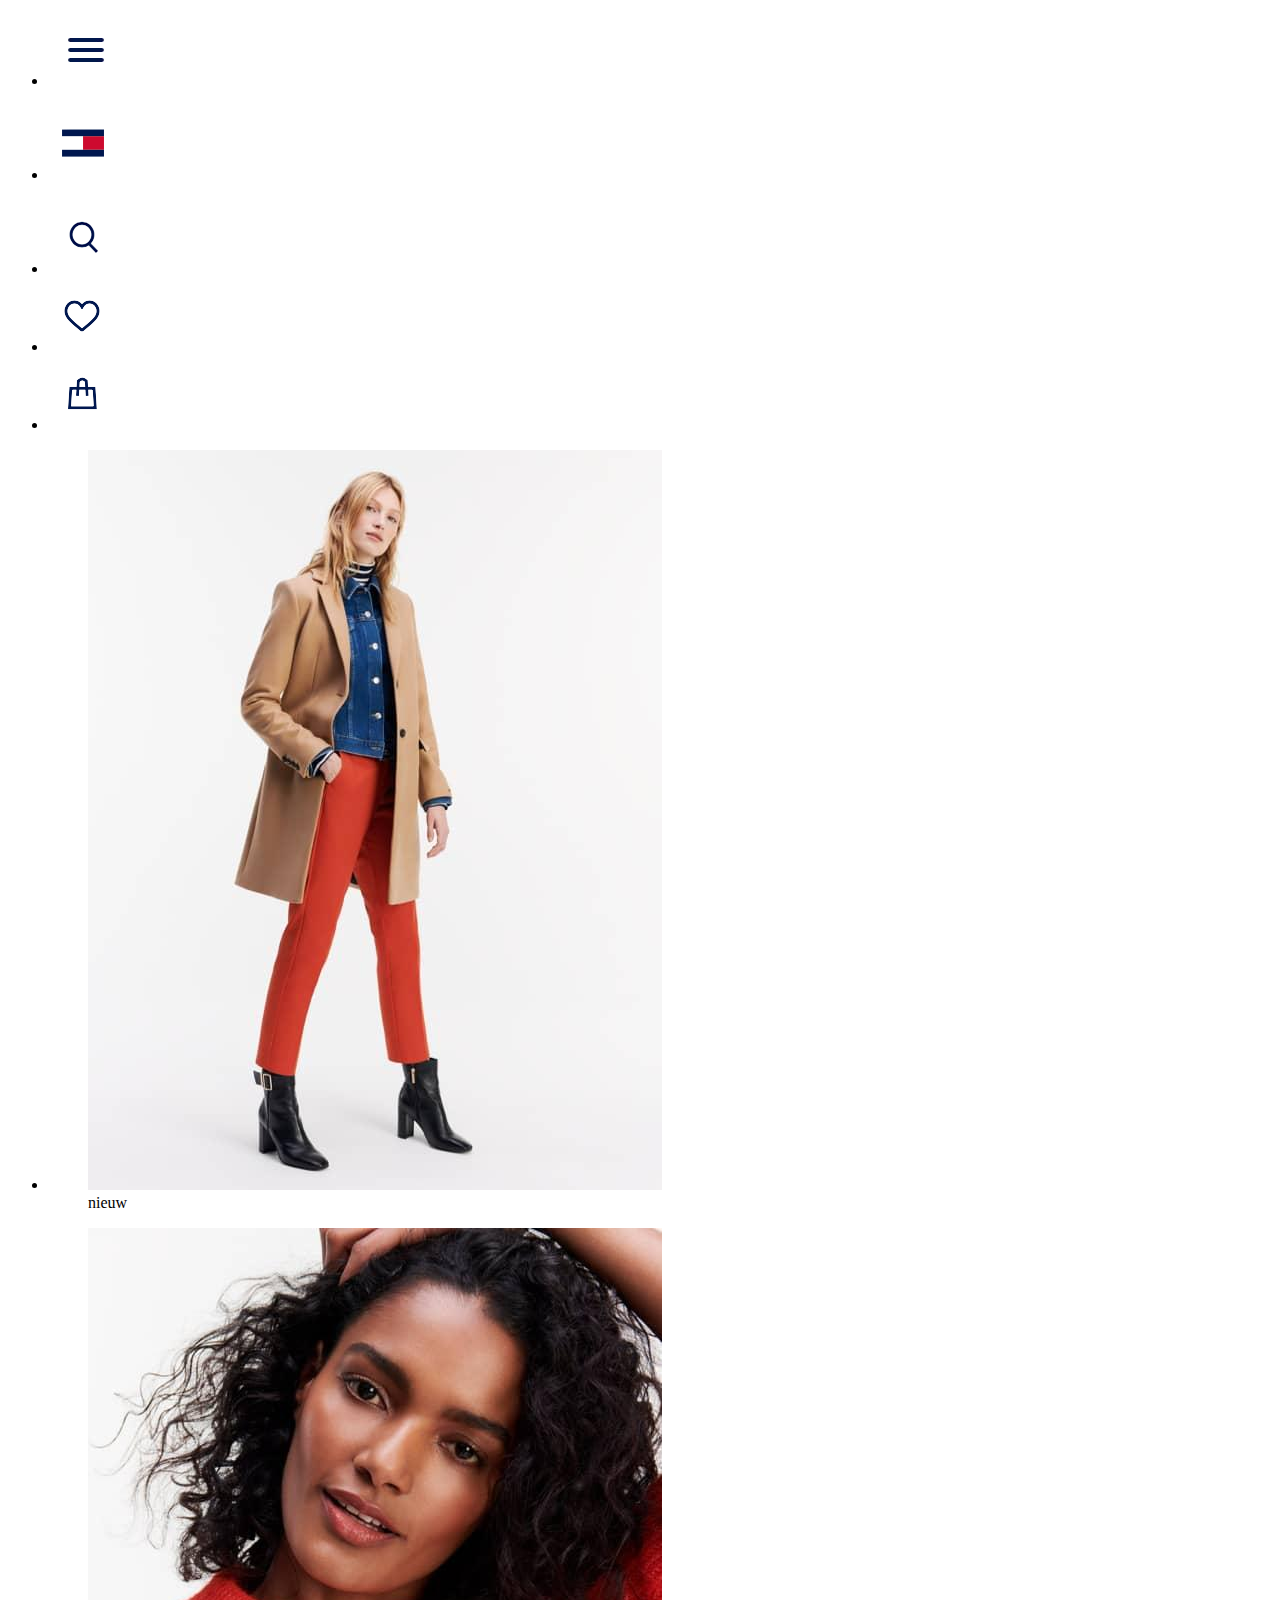
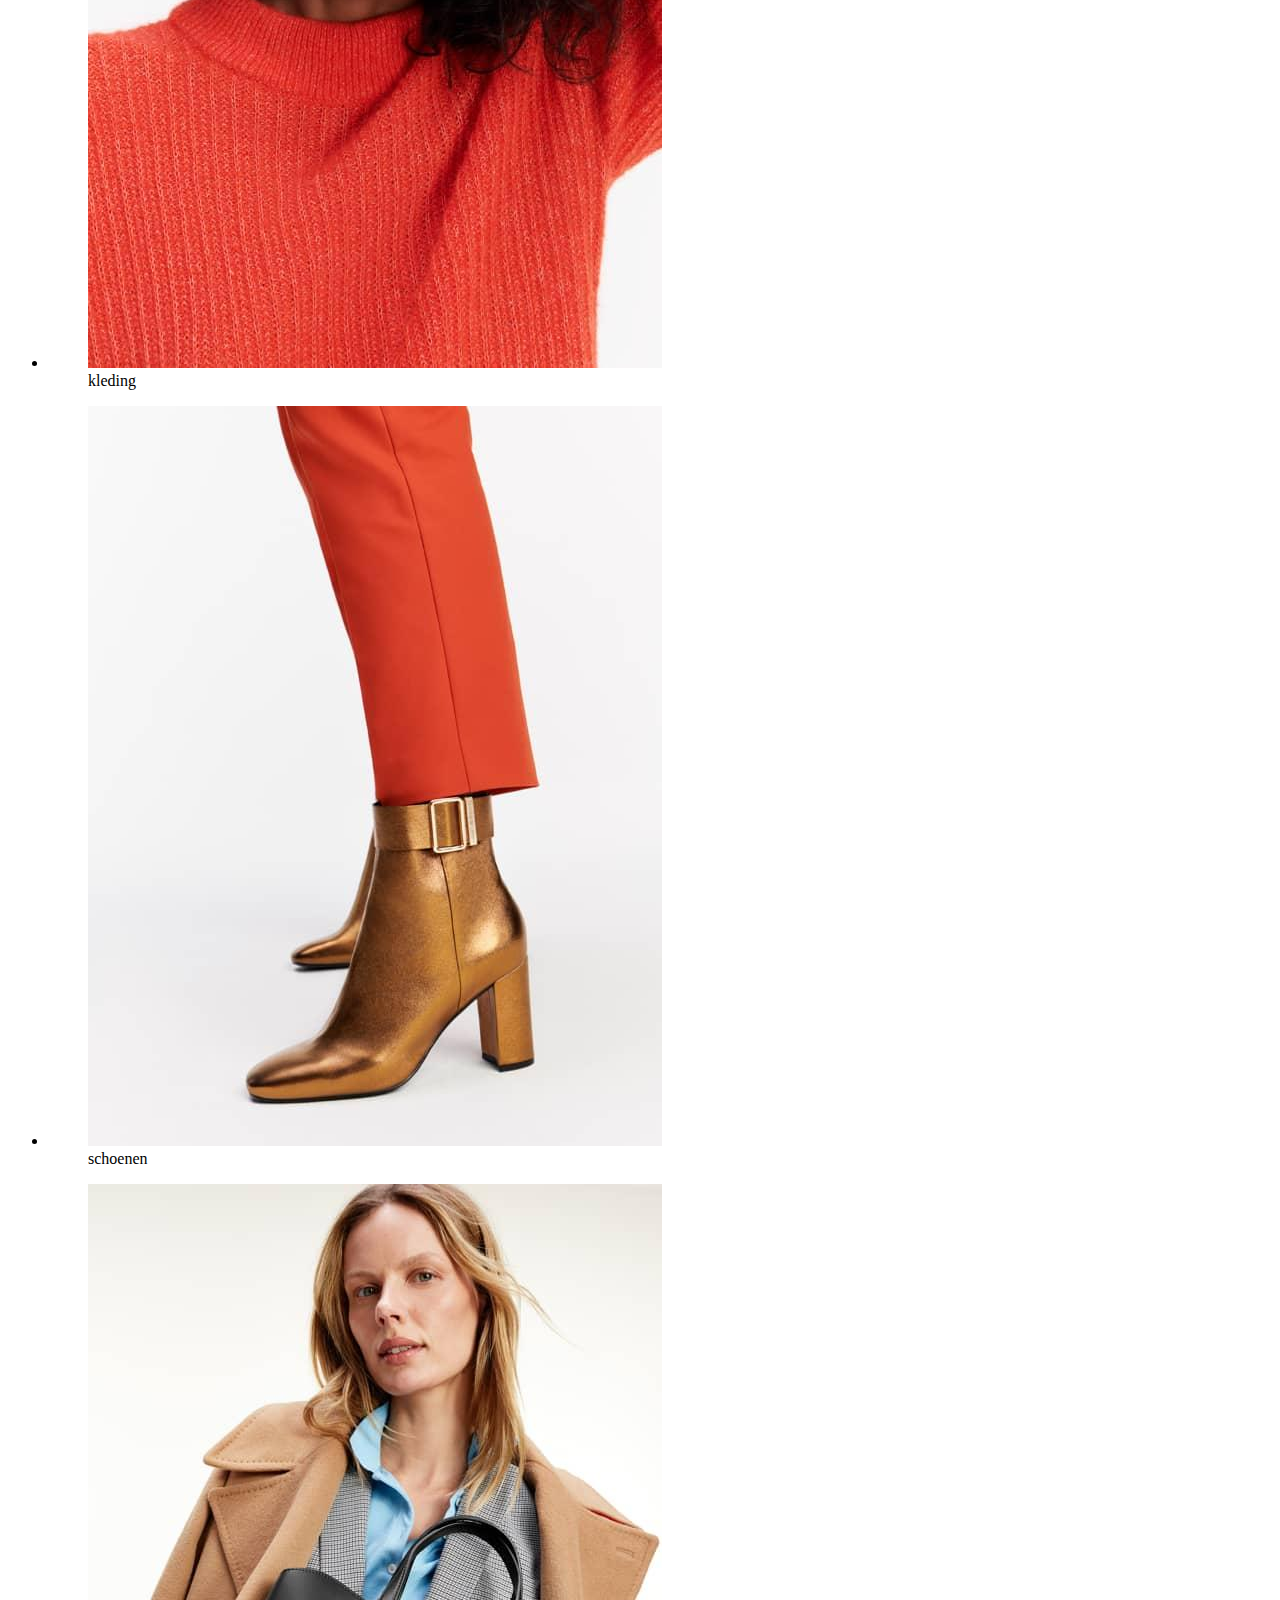
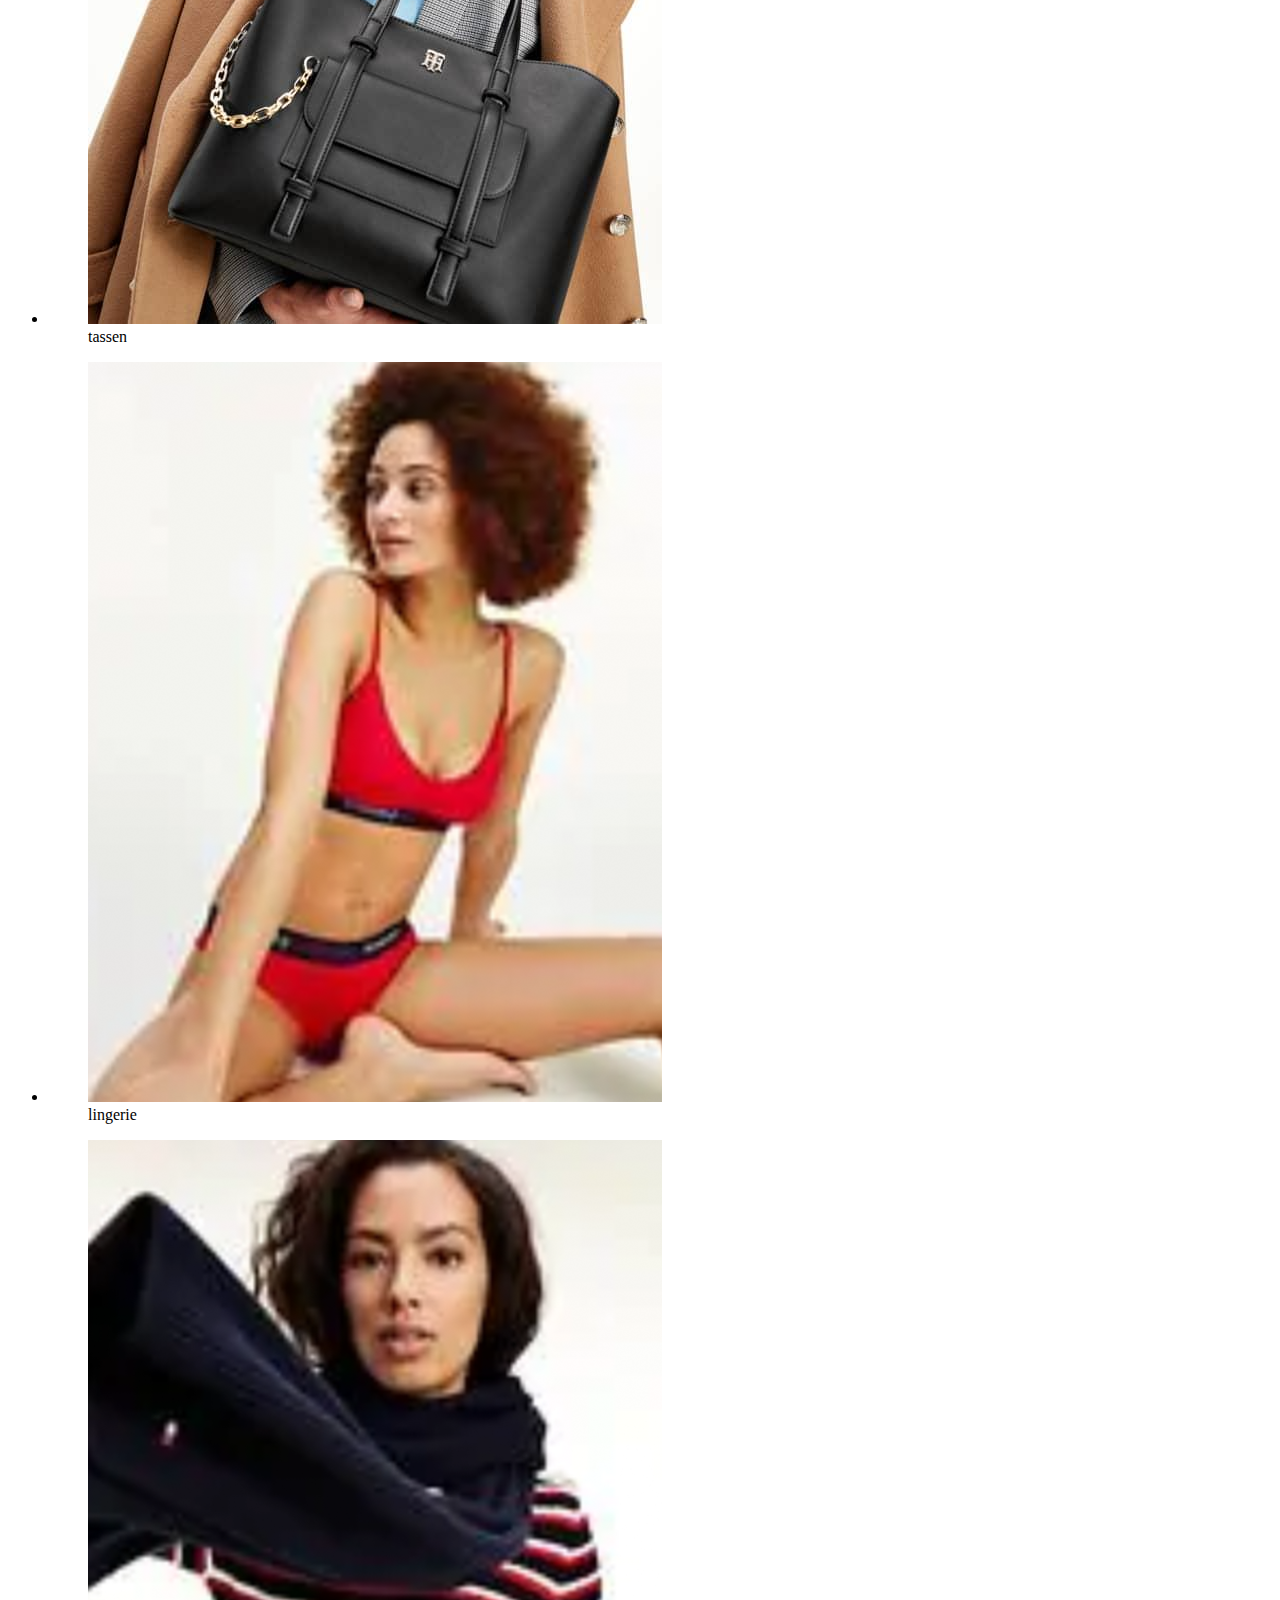
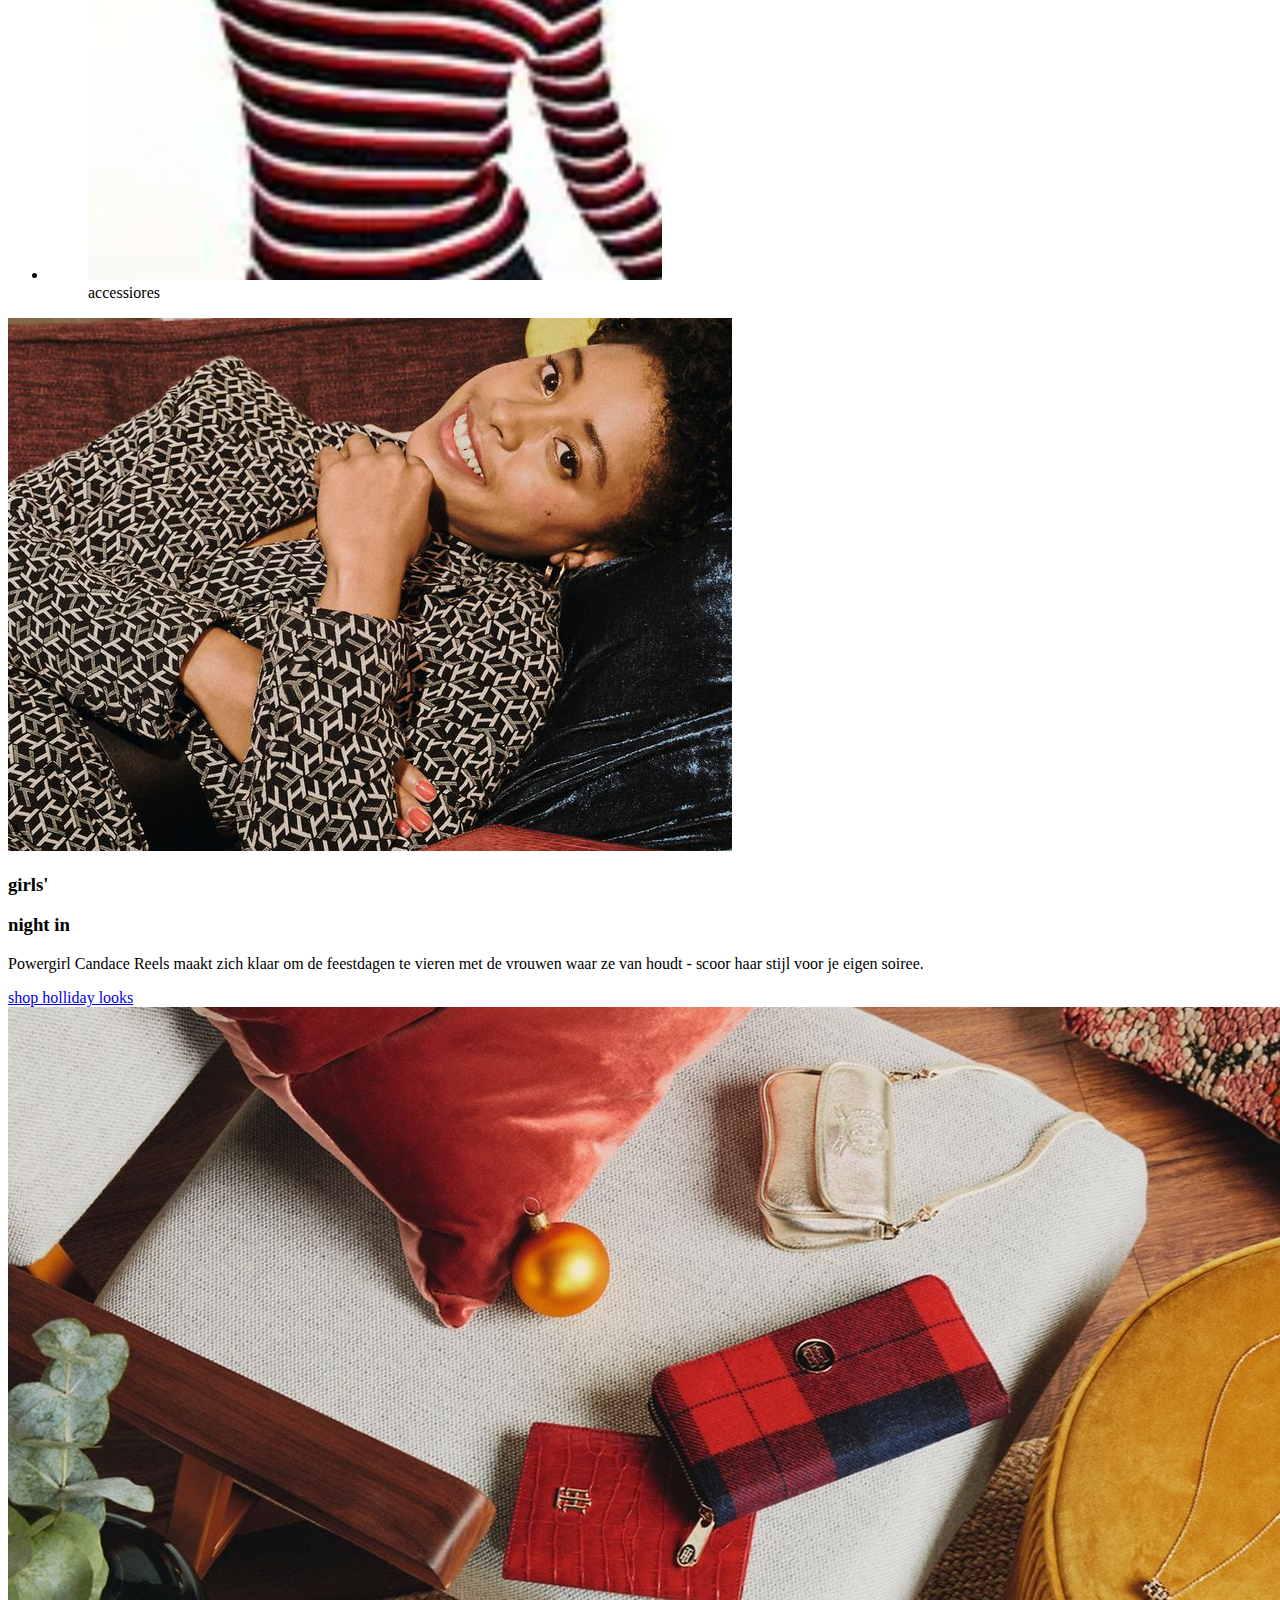
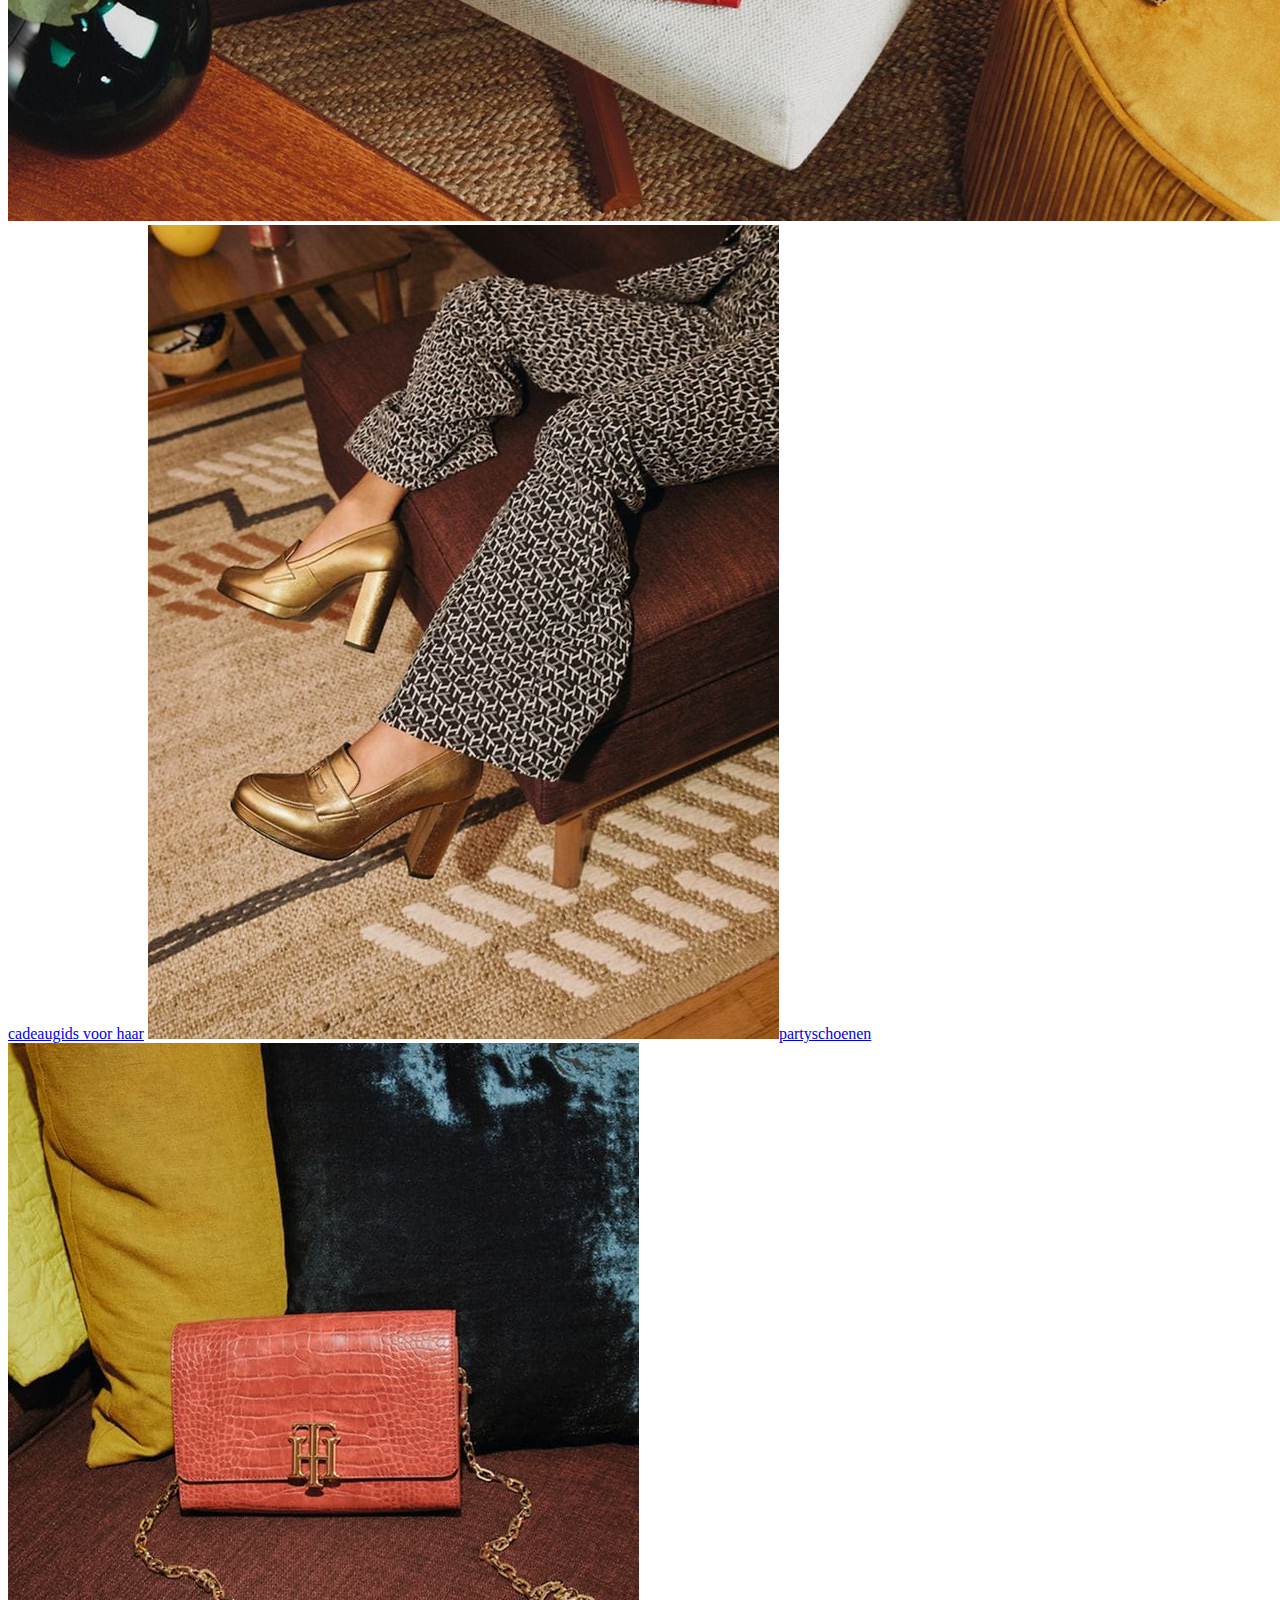
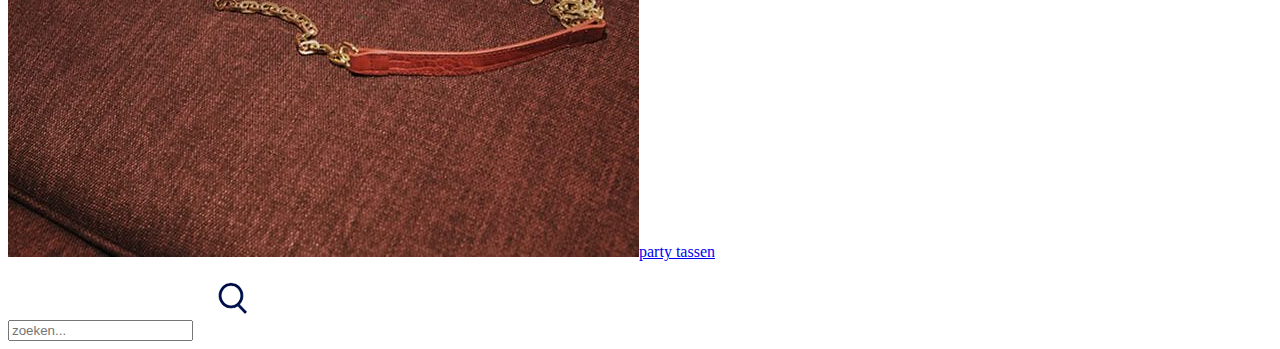
==== index.html @ fe15e309 "Add files via upload" ====
<!DOCTYPE html>
<html lang="nl">

<head>
    <meta charset="UTF-8">
    <meta name="viewport" content="width=device-width, initial-scale=1.0">
    <title>Tommy Hilfiger</title>
    <link rel="stylesheet" type="text/css" href="styles/style.css">
    <link href="https://fonts.googleapis.com/css?family=Open+Sans&display=swap" rel="stylesheet">
</head>

<body>
    <header>
        <nav>
            <ul>
                <li>
                    <img src="images/hamburger.png" alt="hamburgermenu">
                </li>
            </ul>
            <ul>
                <li>
                    <img src="images/logo.png" alt="Tommy_Hilfiger_Logo">
                </li>
            </ul>
            <ul>
                <li>
                    <img src="images/zoeken.png" alt="zoeken">
                </li>
                <li>
                    <img src="images/hartje.png" alt="Verlanglijstje">
                </li>
                <li>
                    <img src="images/shoppingbag.png" alt="shoppingbag">
                </li>
            </ul>
        </nav>
        <section>
            <ul>
                <li>
                    <figure><img src="images/foto_1.jpg" alt="nieuw">
                        <figcaption>nieuw</figcaption>
                    </figure>
                </li>
                <li>
                    <figure><img src="images/foto_2.jpg" alt="kleding">
                        <figcaption>kleding</figcaption>
                    </figure>
                </li>
                <li>
                    <figure><img src="images/foto_3.jpg" alt="schoenen">
                        <figcaption>schoenen</figcaption>
                    </figure>
                </li>
                <li>
                    <figure><img src="images/foto_4.jpg" alt="tassen">
                        <figcaption>tassen</figcaption>
                    </figure>
                </li>
                <li>
                    <figure><img src="images/lingerie.png">
                        <figcaption>lingerie</figcaption>
                    </figure>
                </li>
                <li>
                    <figure><img src="images/asseccoires.png">
                        <figcaption>accessiores</figcaption>
                    </figure>
                </li>
            </ul>
        </section>
    </header>
    <main>
        <section>
            <img src="images/foto_5.png">
            <h3>girls'</h3>
            <h3>night in</h3>
            <p>Powergirl Candace Reels maakt zich klaar om de feestdagen te vieren met de vrouwen waar ze van houdt - scoor haar stijl voor je eigen soiree.</p>
            <a href="#">shop holliday looks</a>
        </section>

        <section>
            <a href="#"><img src="images/foto_5.jpg">cadeaugids voor haar</a>
            <span>
                <a href="#"><img src="images/foto_6.jpg">partyschoenen</a>
                <a href="#"><img src="images/foto_7.jpg">party tassen</a>
            </span>
        </section>


        <form>
            <input action="https://nl.tommy.com/dames" method="get" placeholder="zoeken..." type="text" name="search">
            <input type="image" src="images/zoeken.png" alt="vergrootglas">
        </form>
    </main>





</body>
<footer>

</footer></html>
---- styles/style.css ----
/* CSS Document */
*, *::after, *::before {
  box-sizing:border-box;  
}
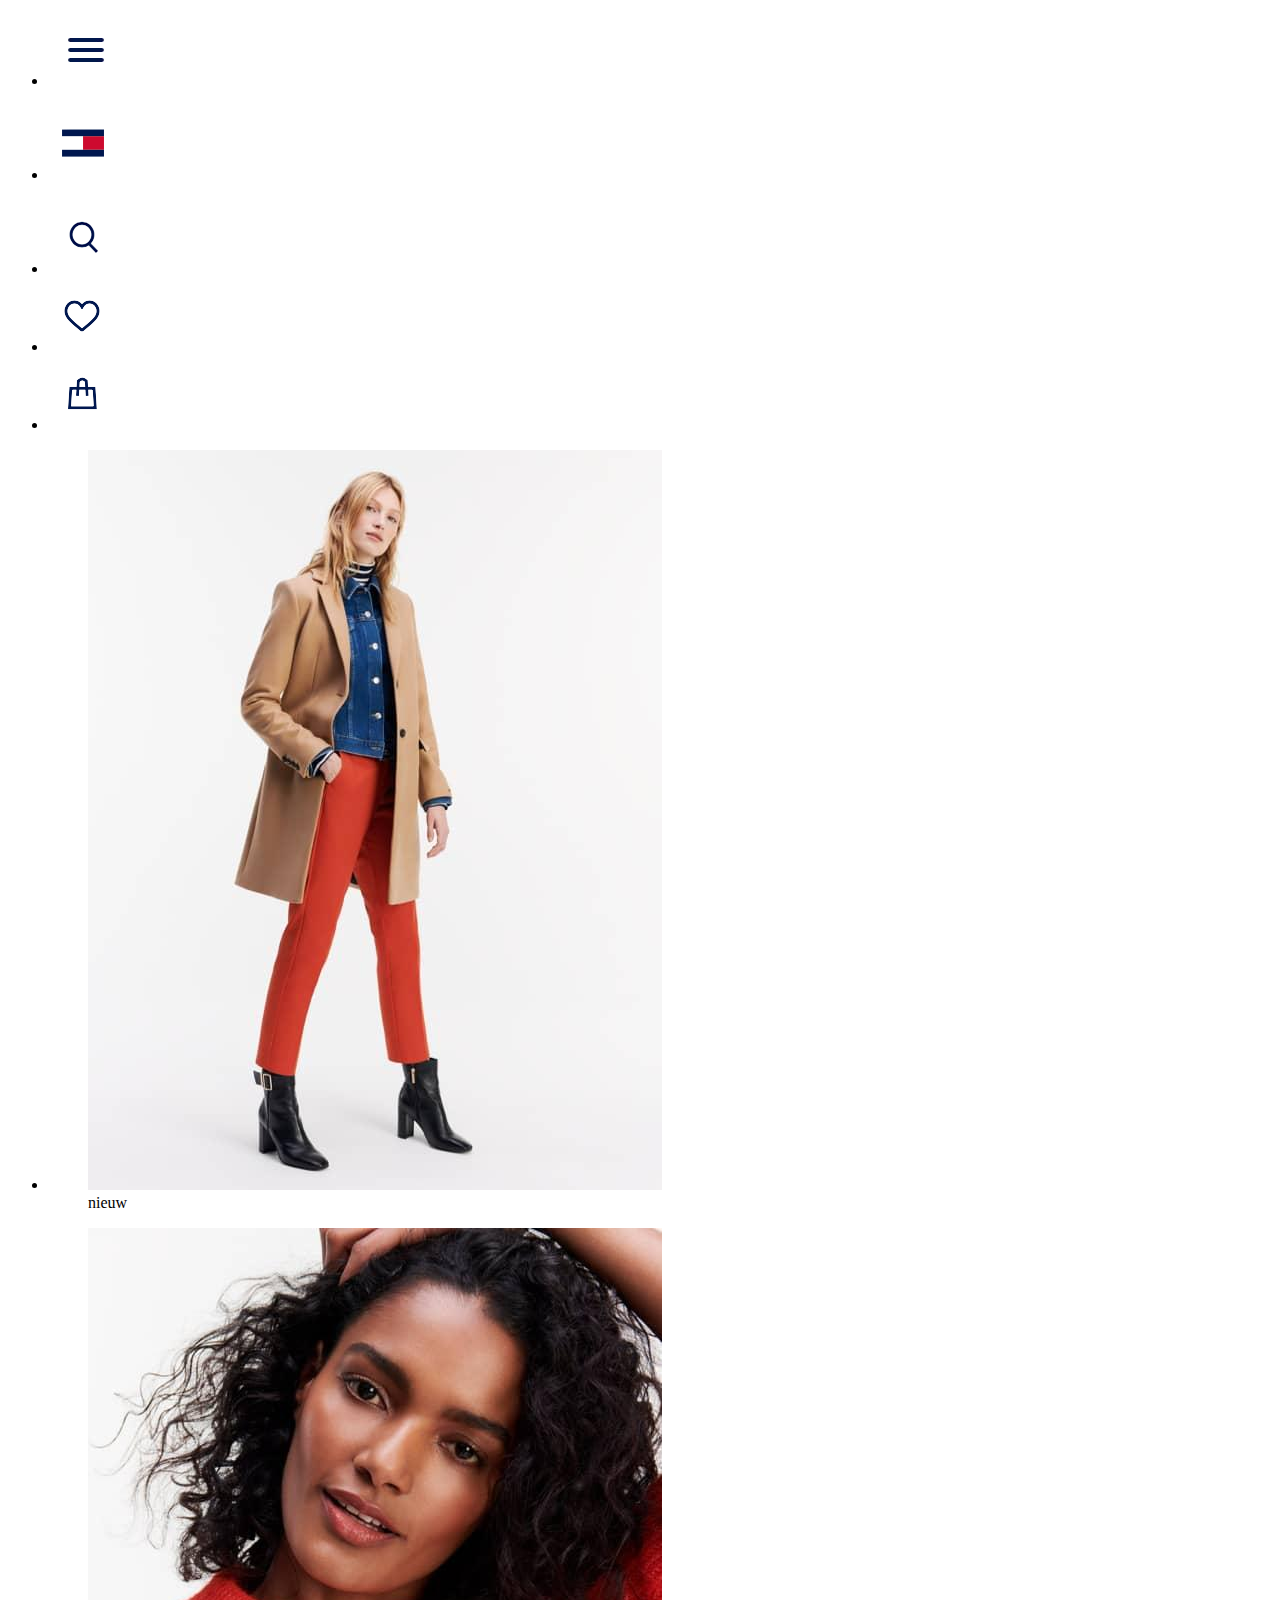
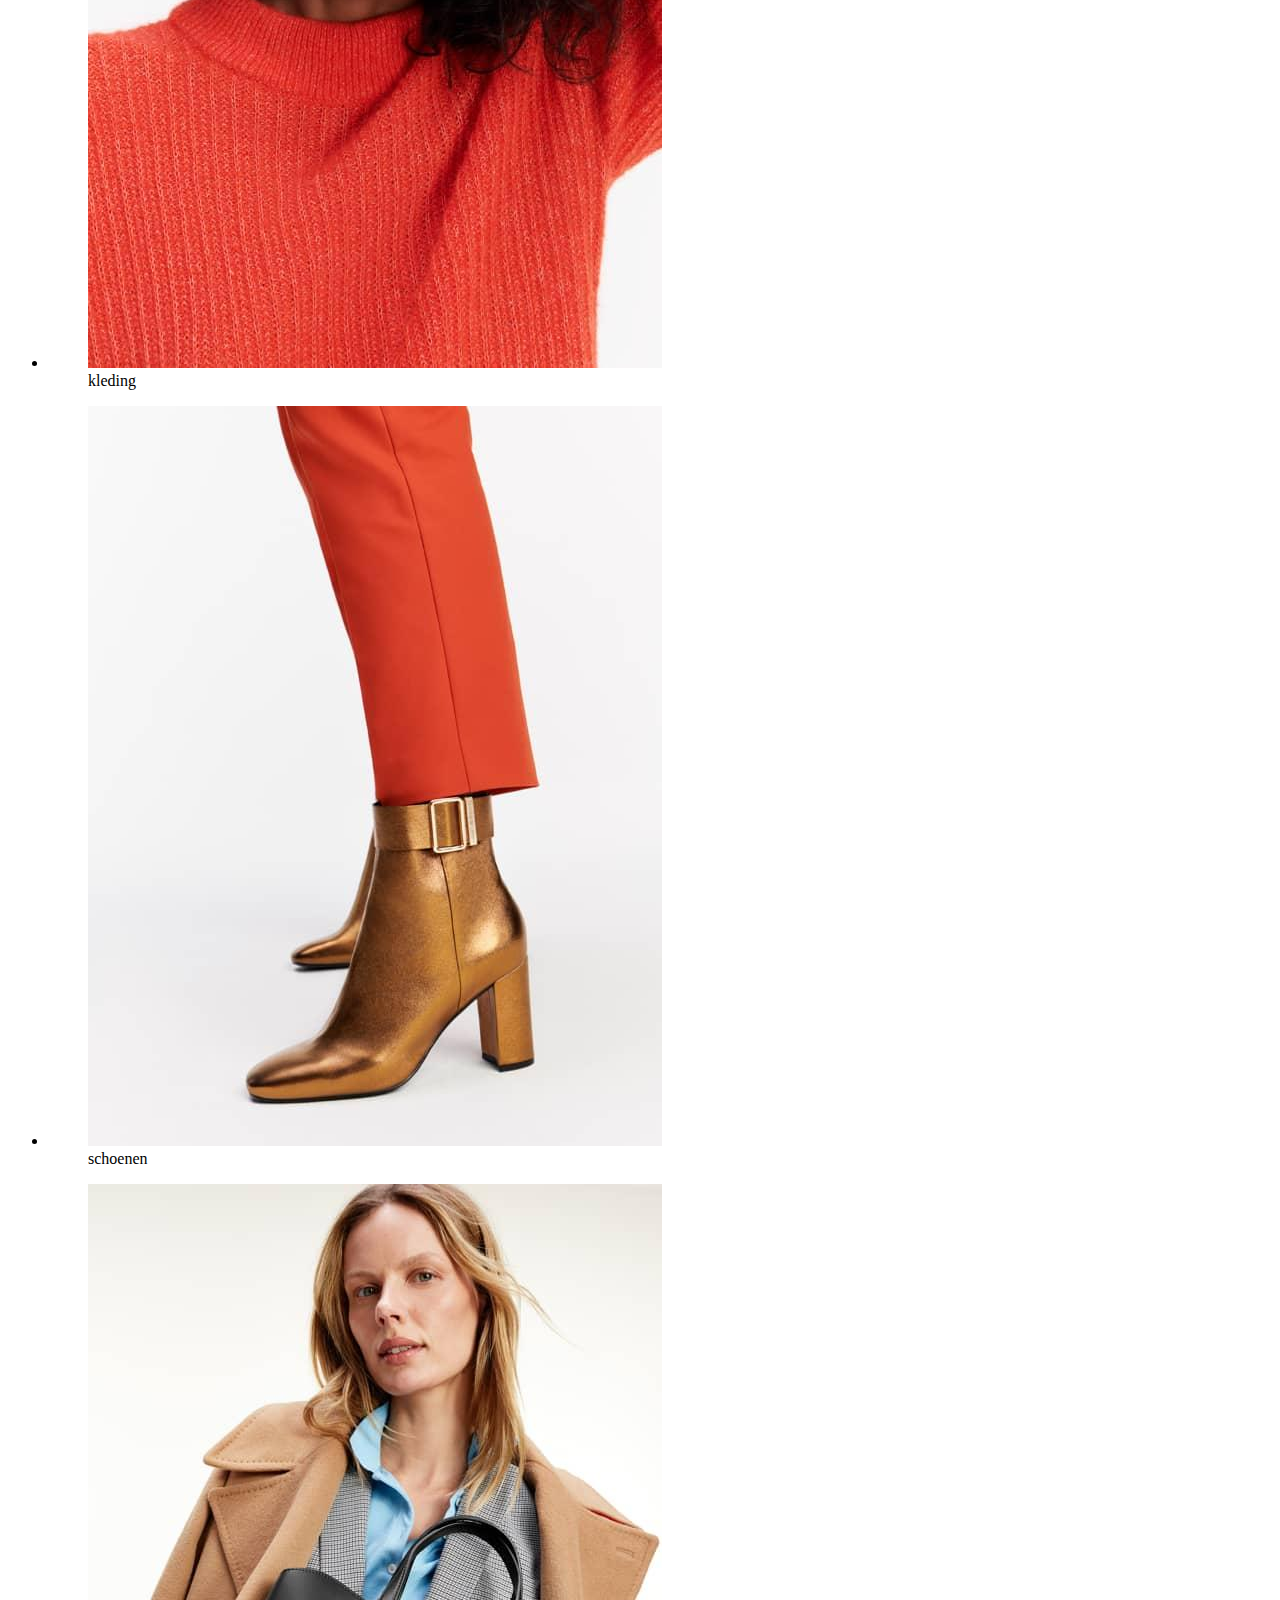
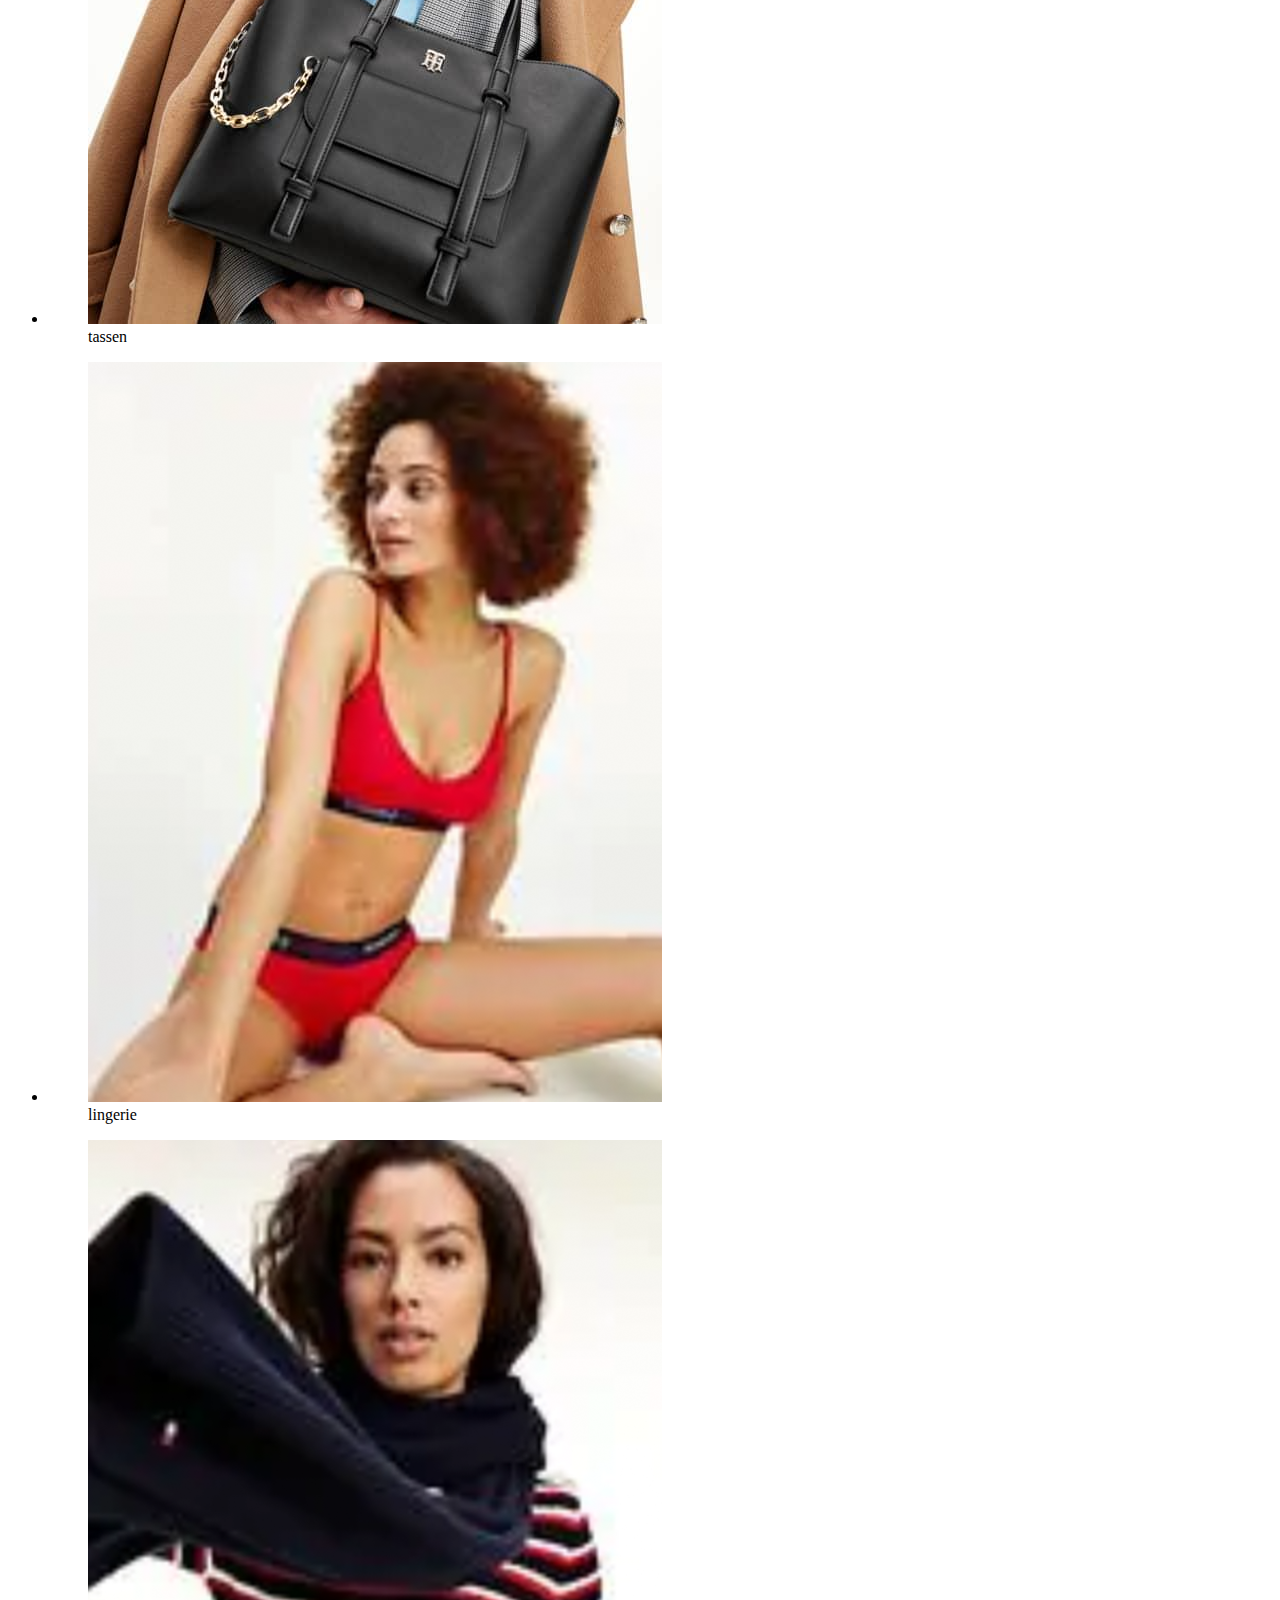
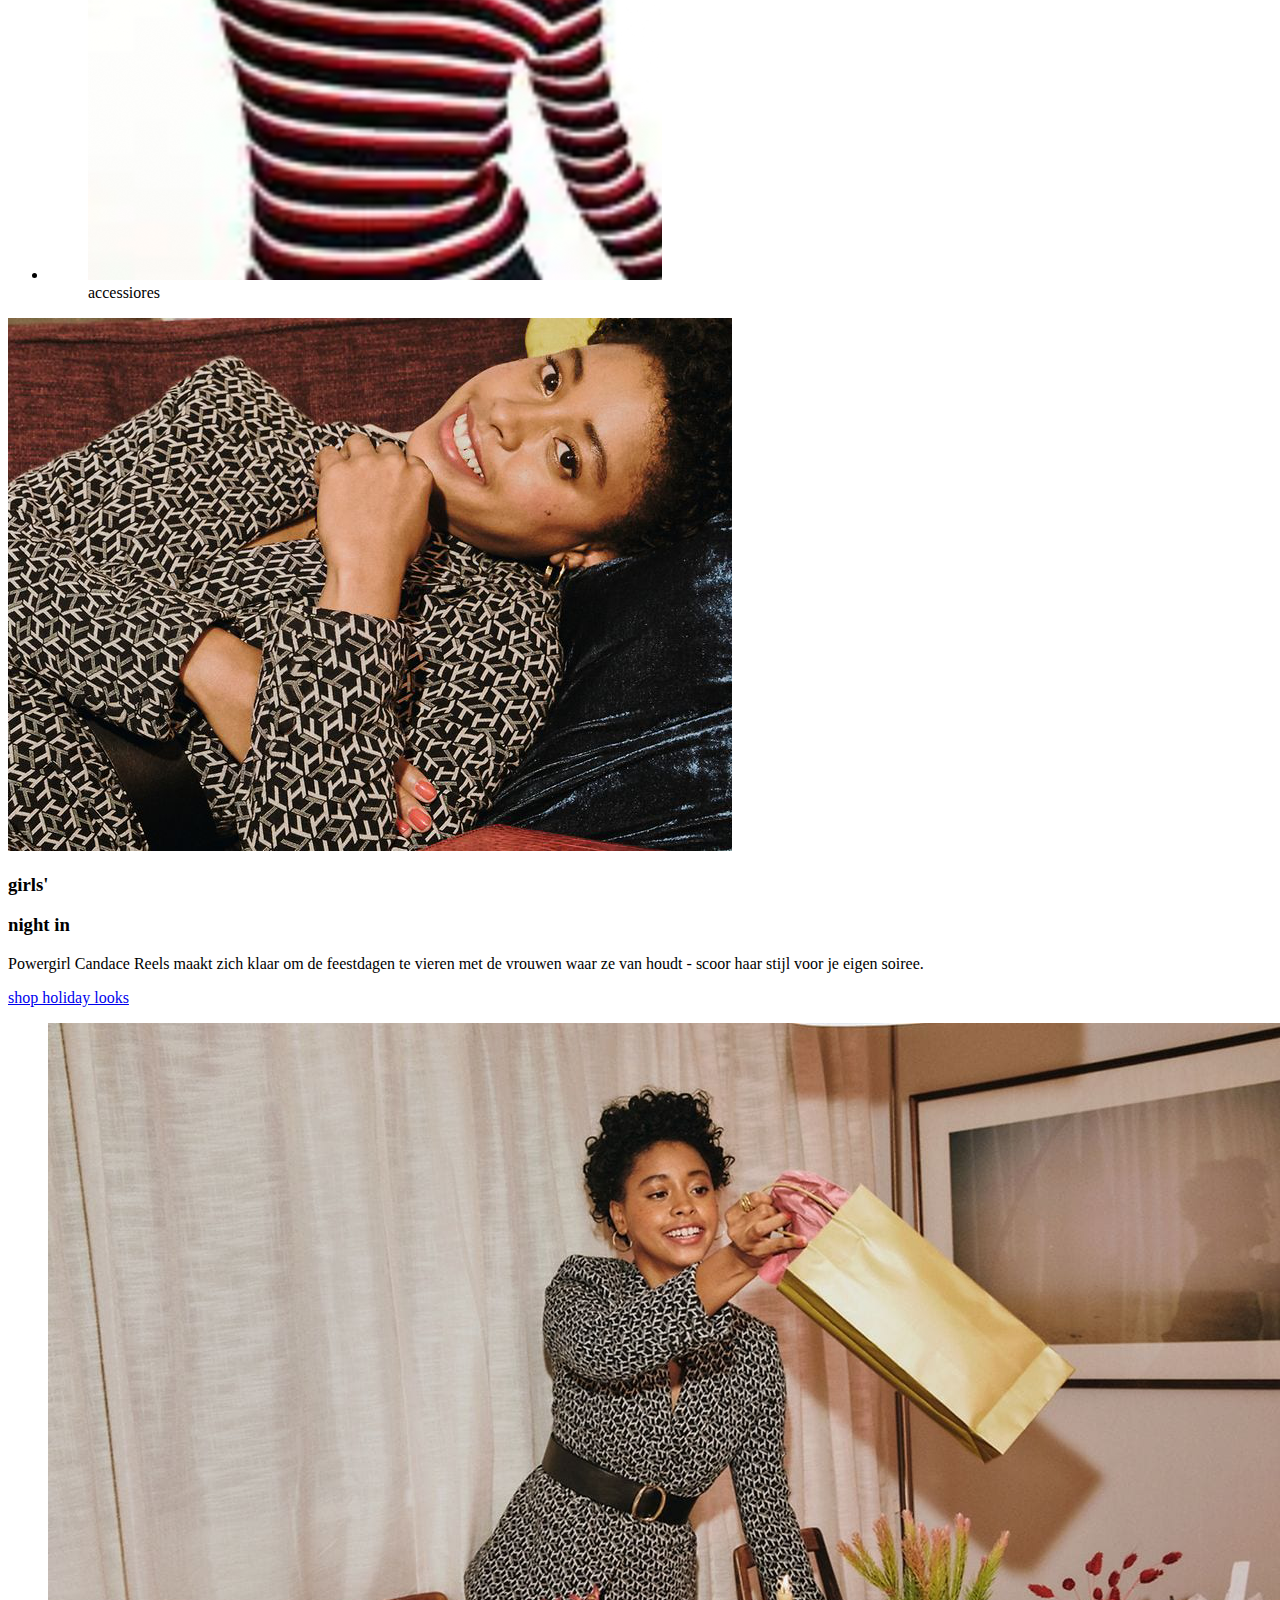
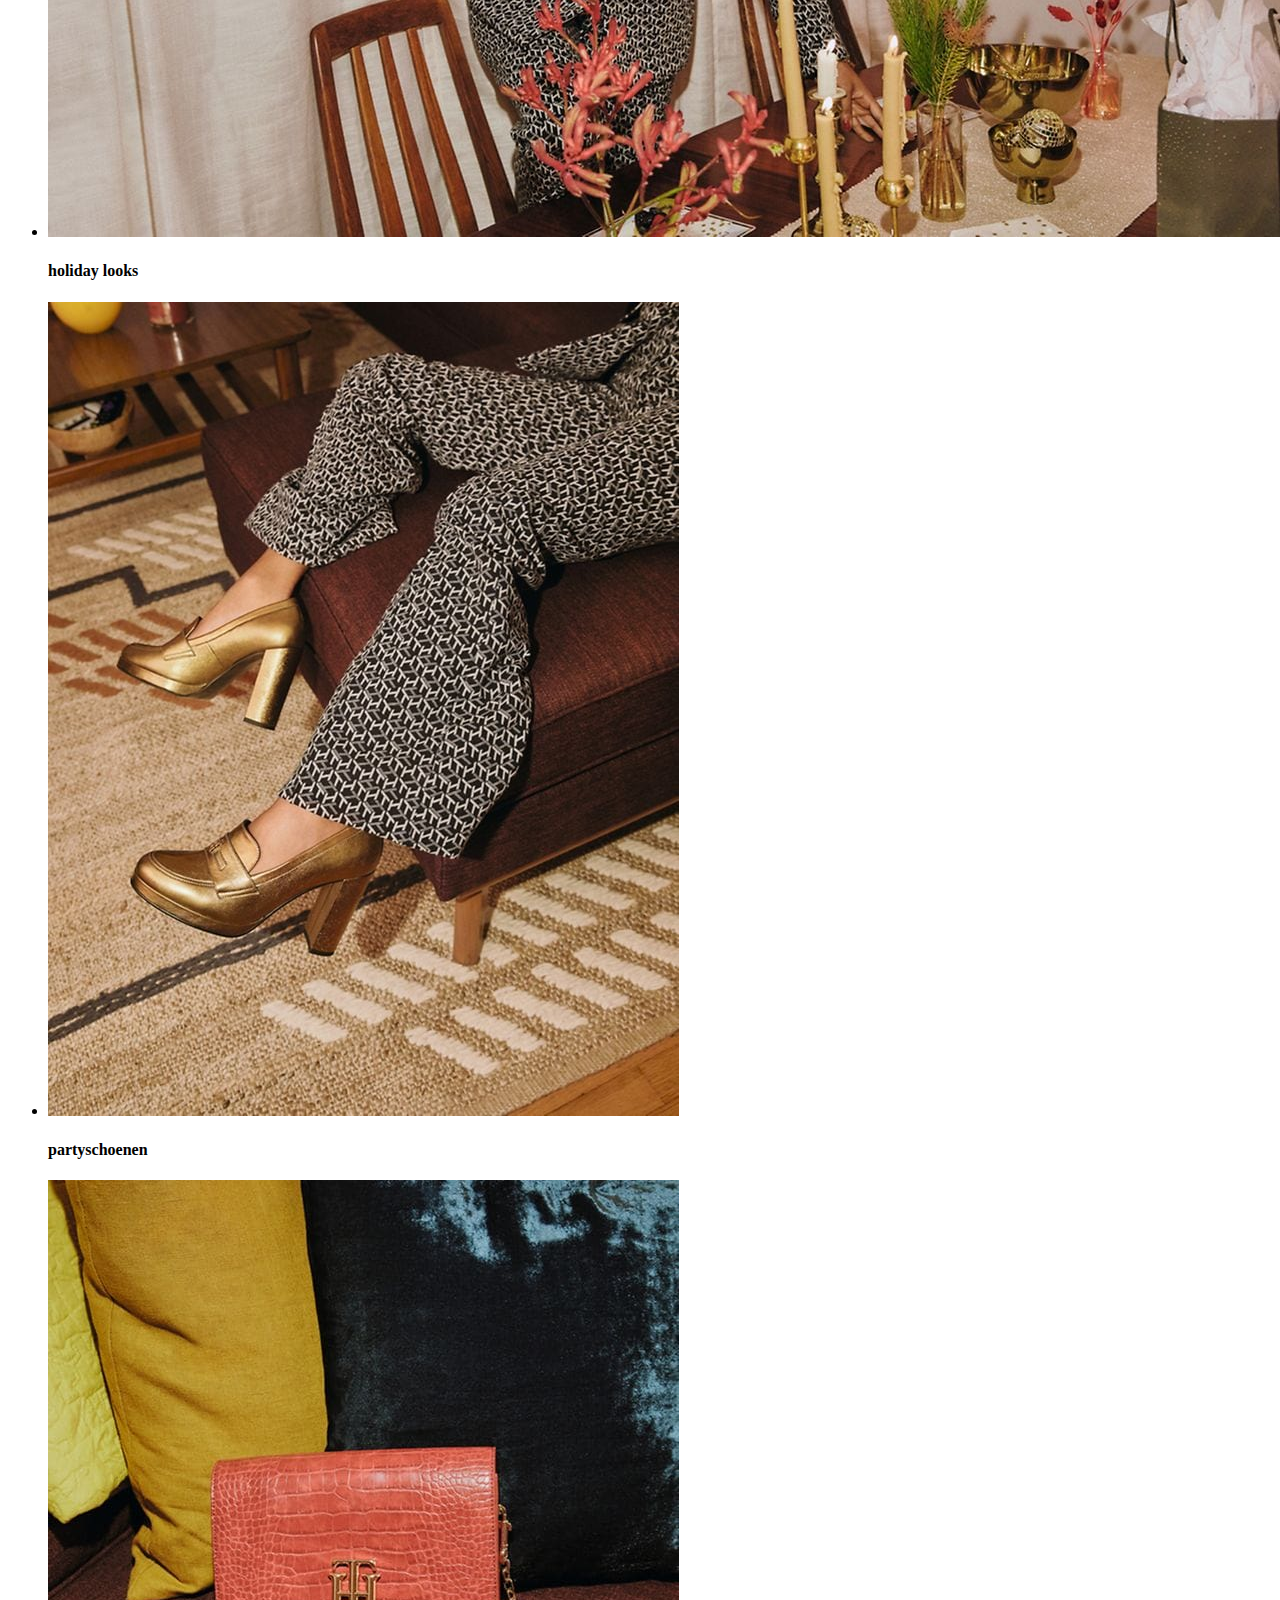
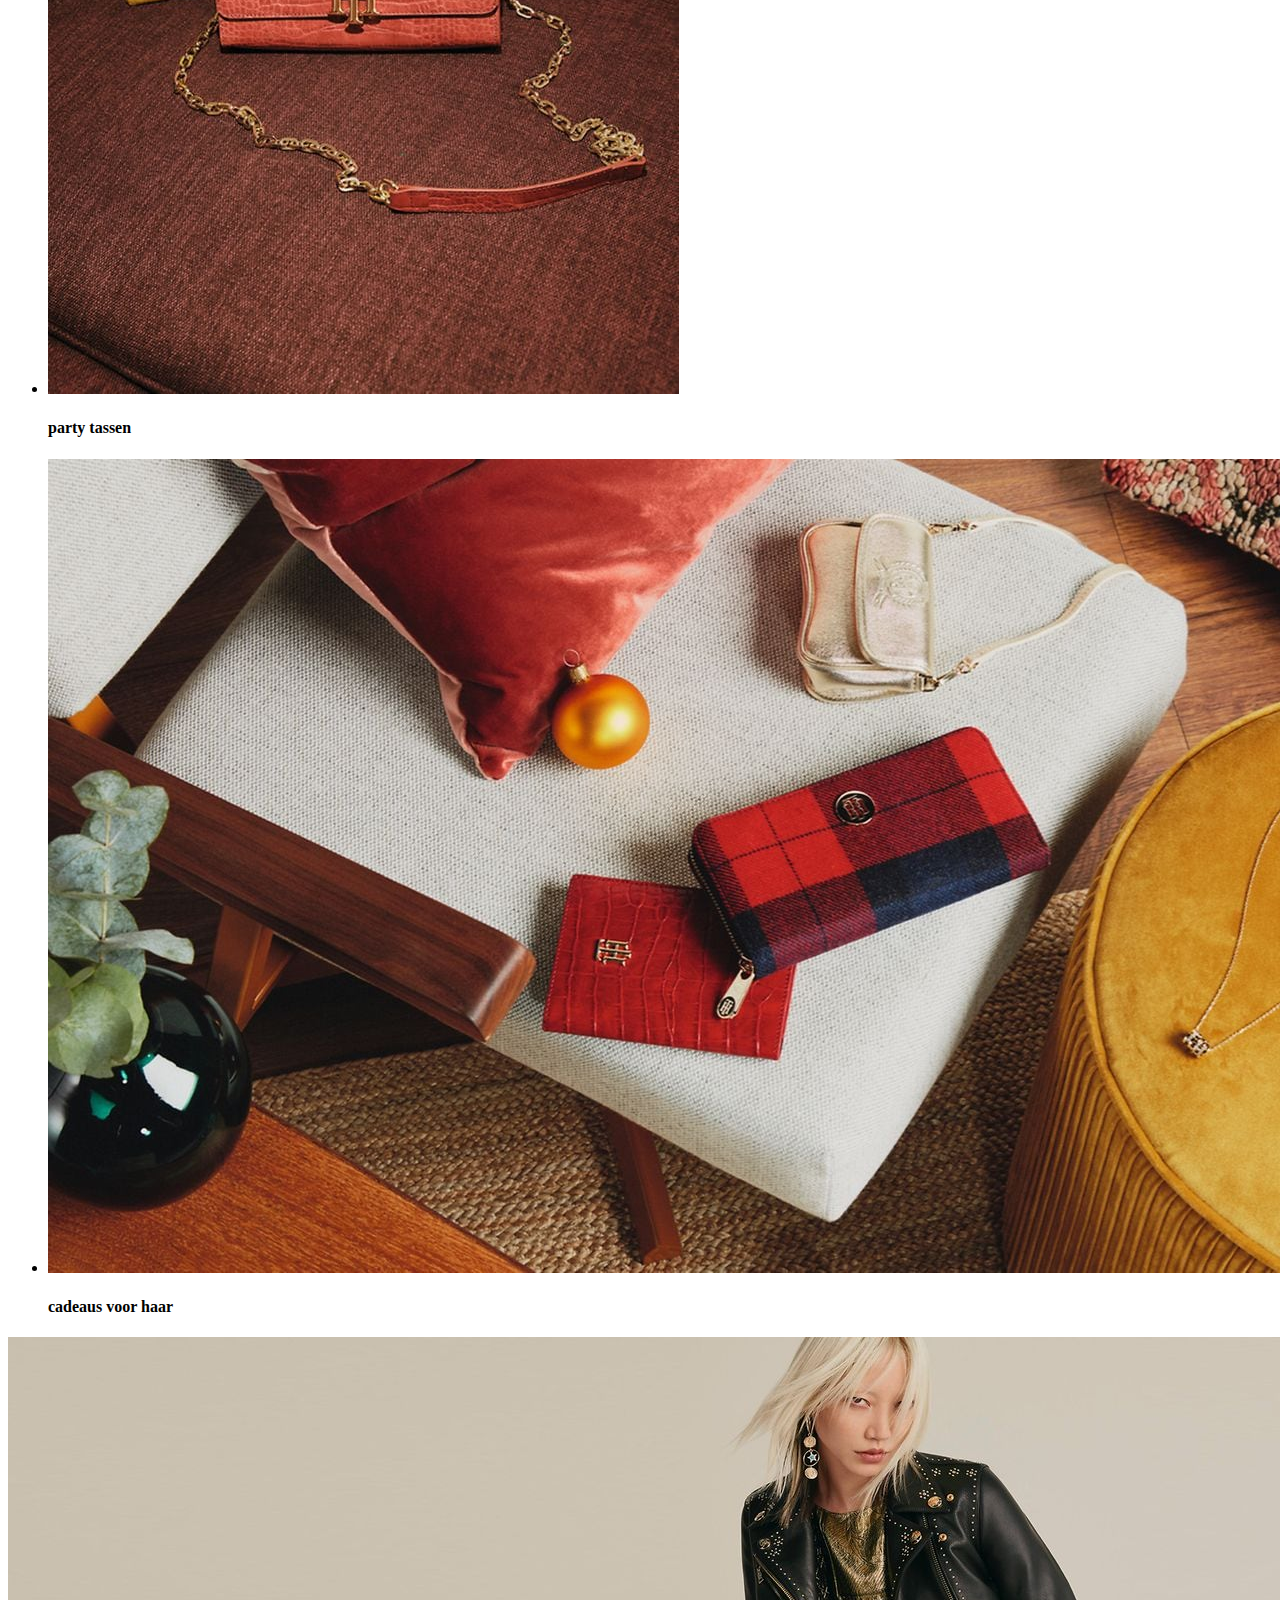
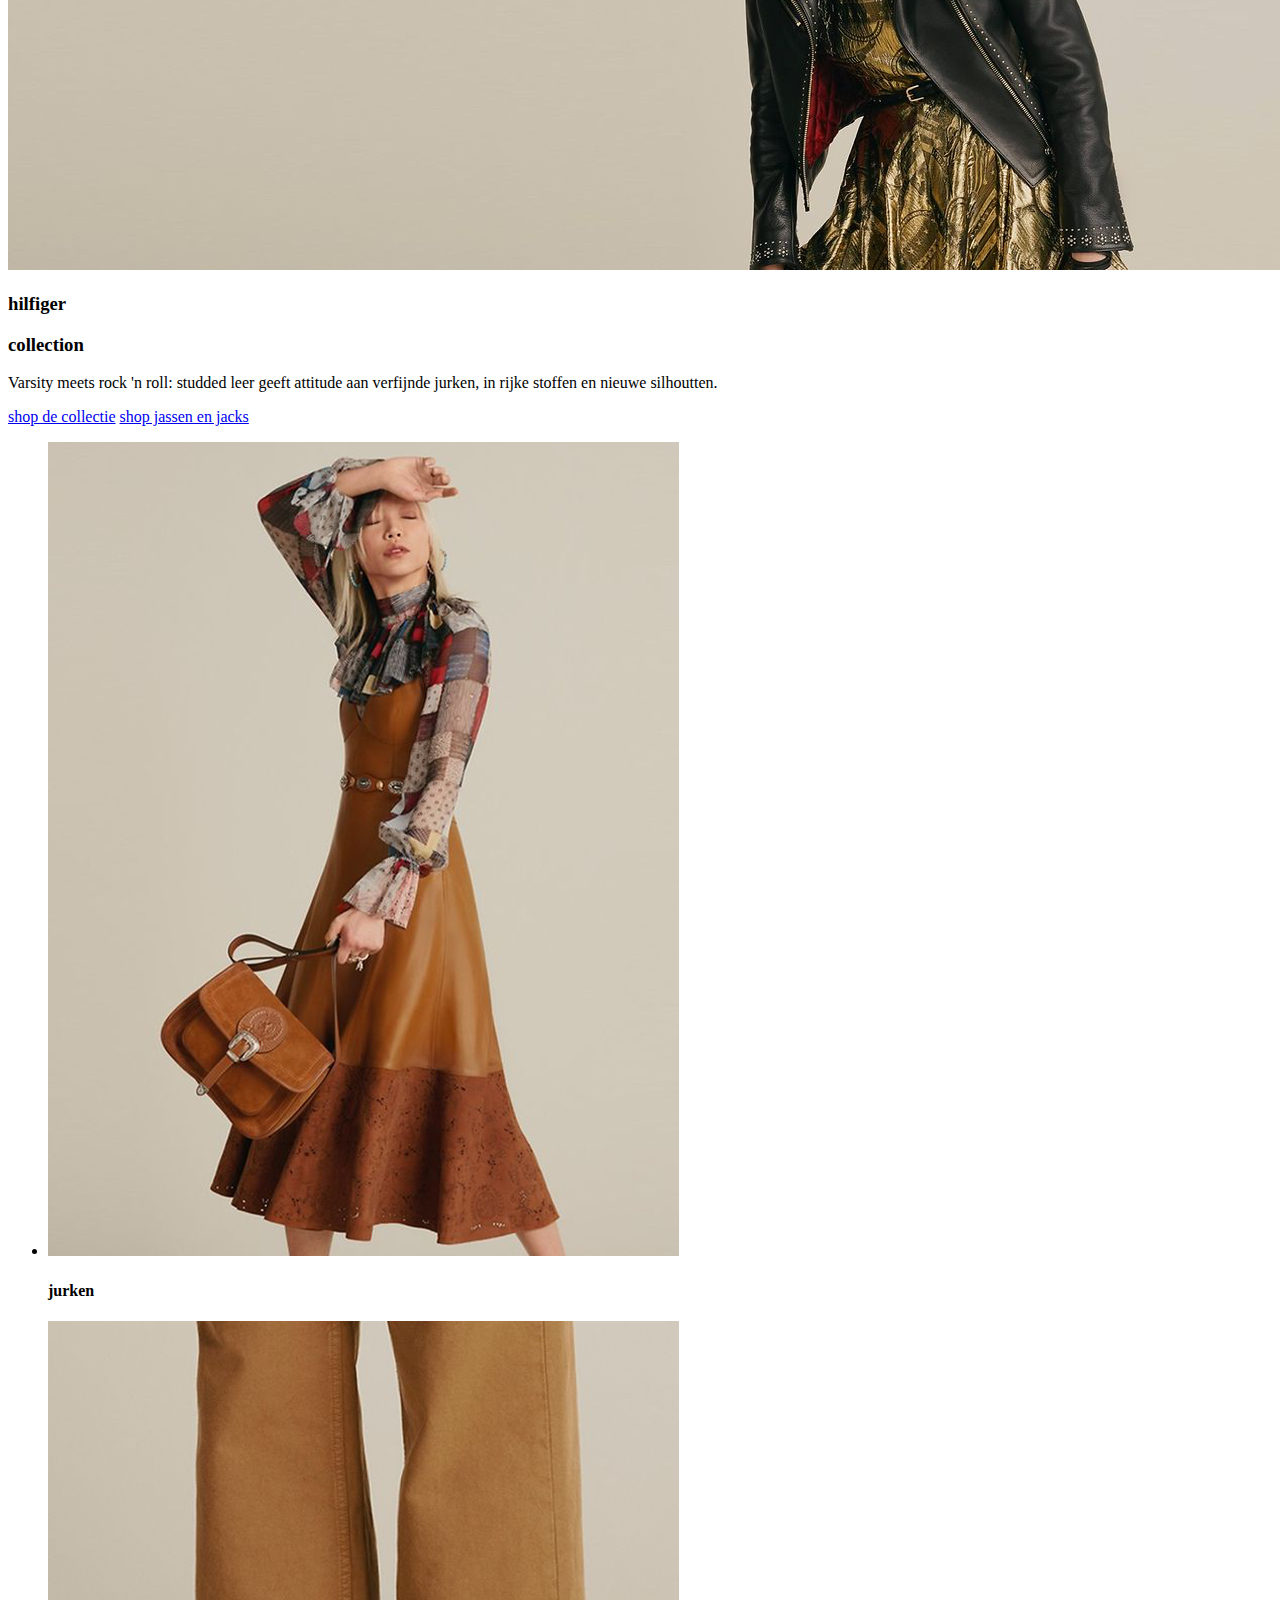
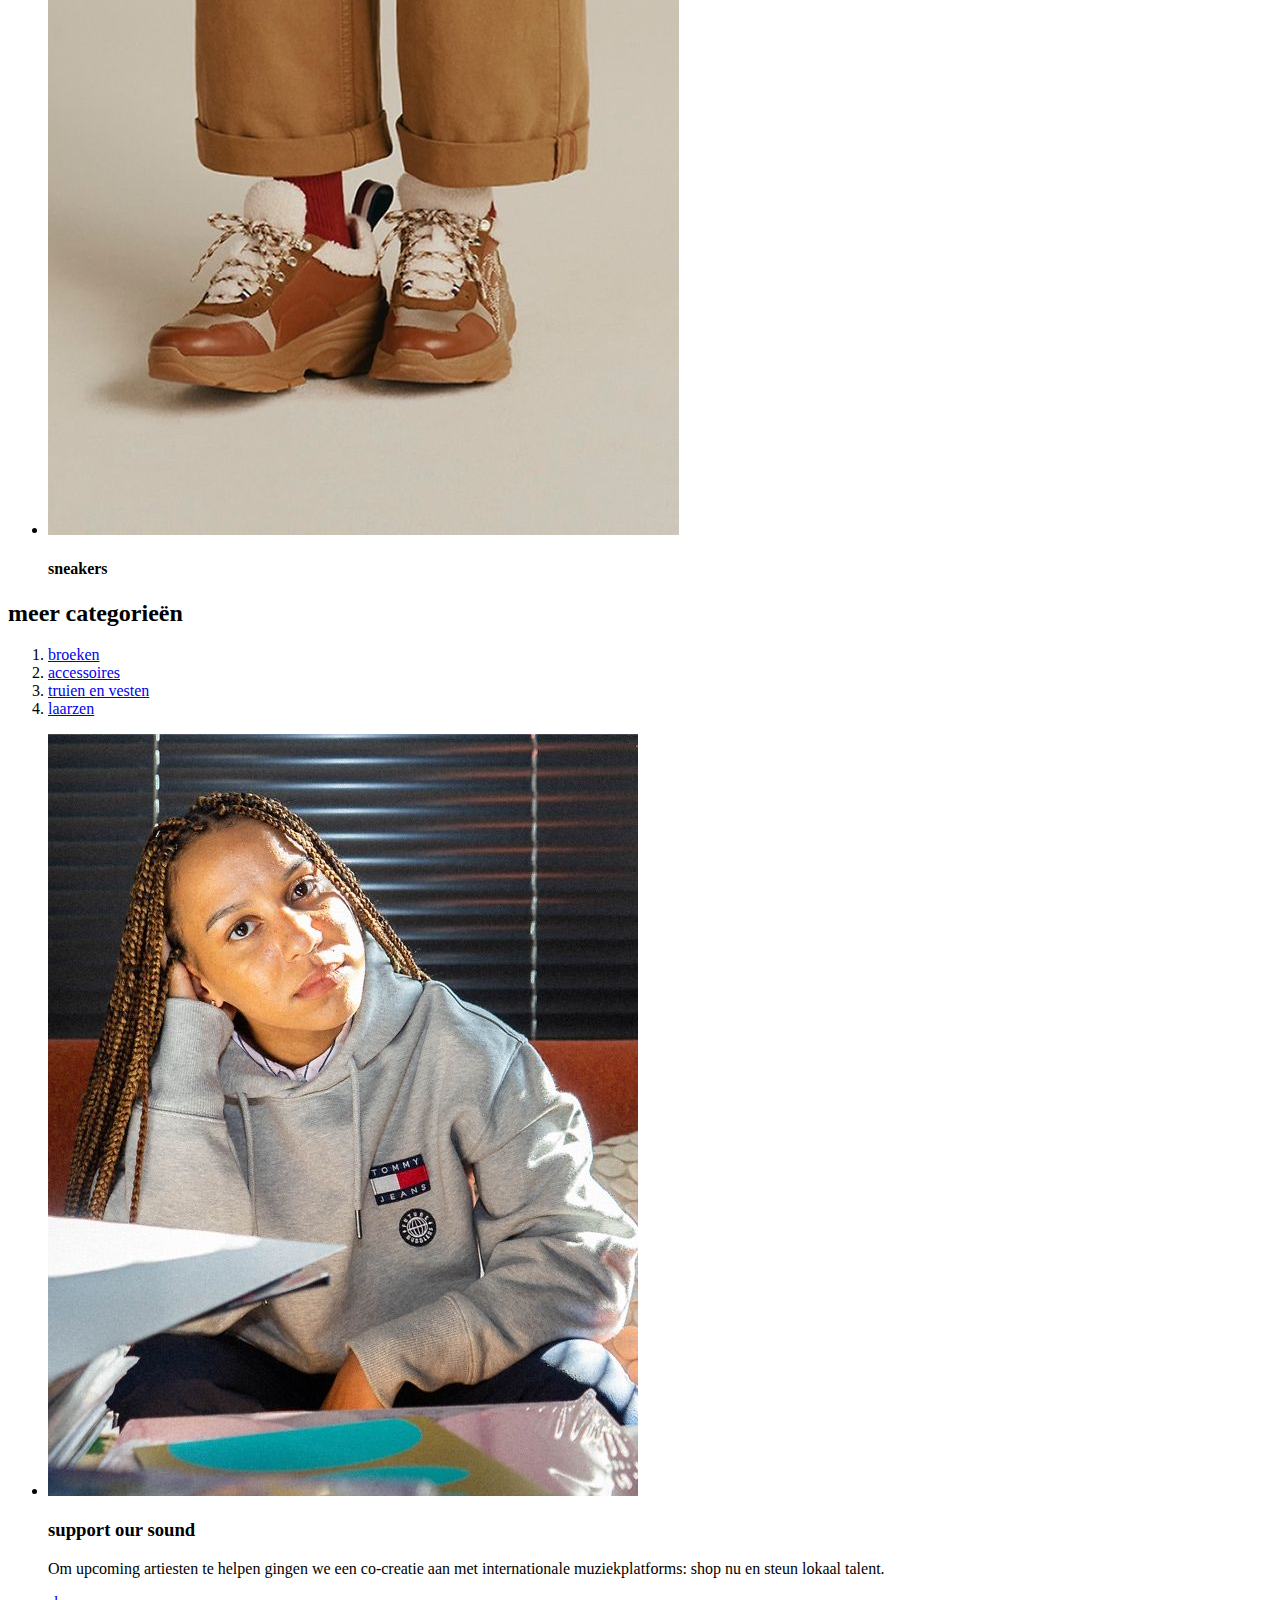
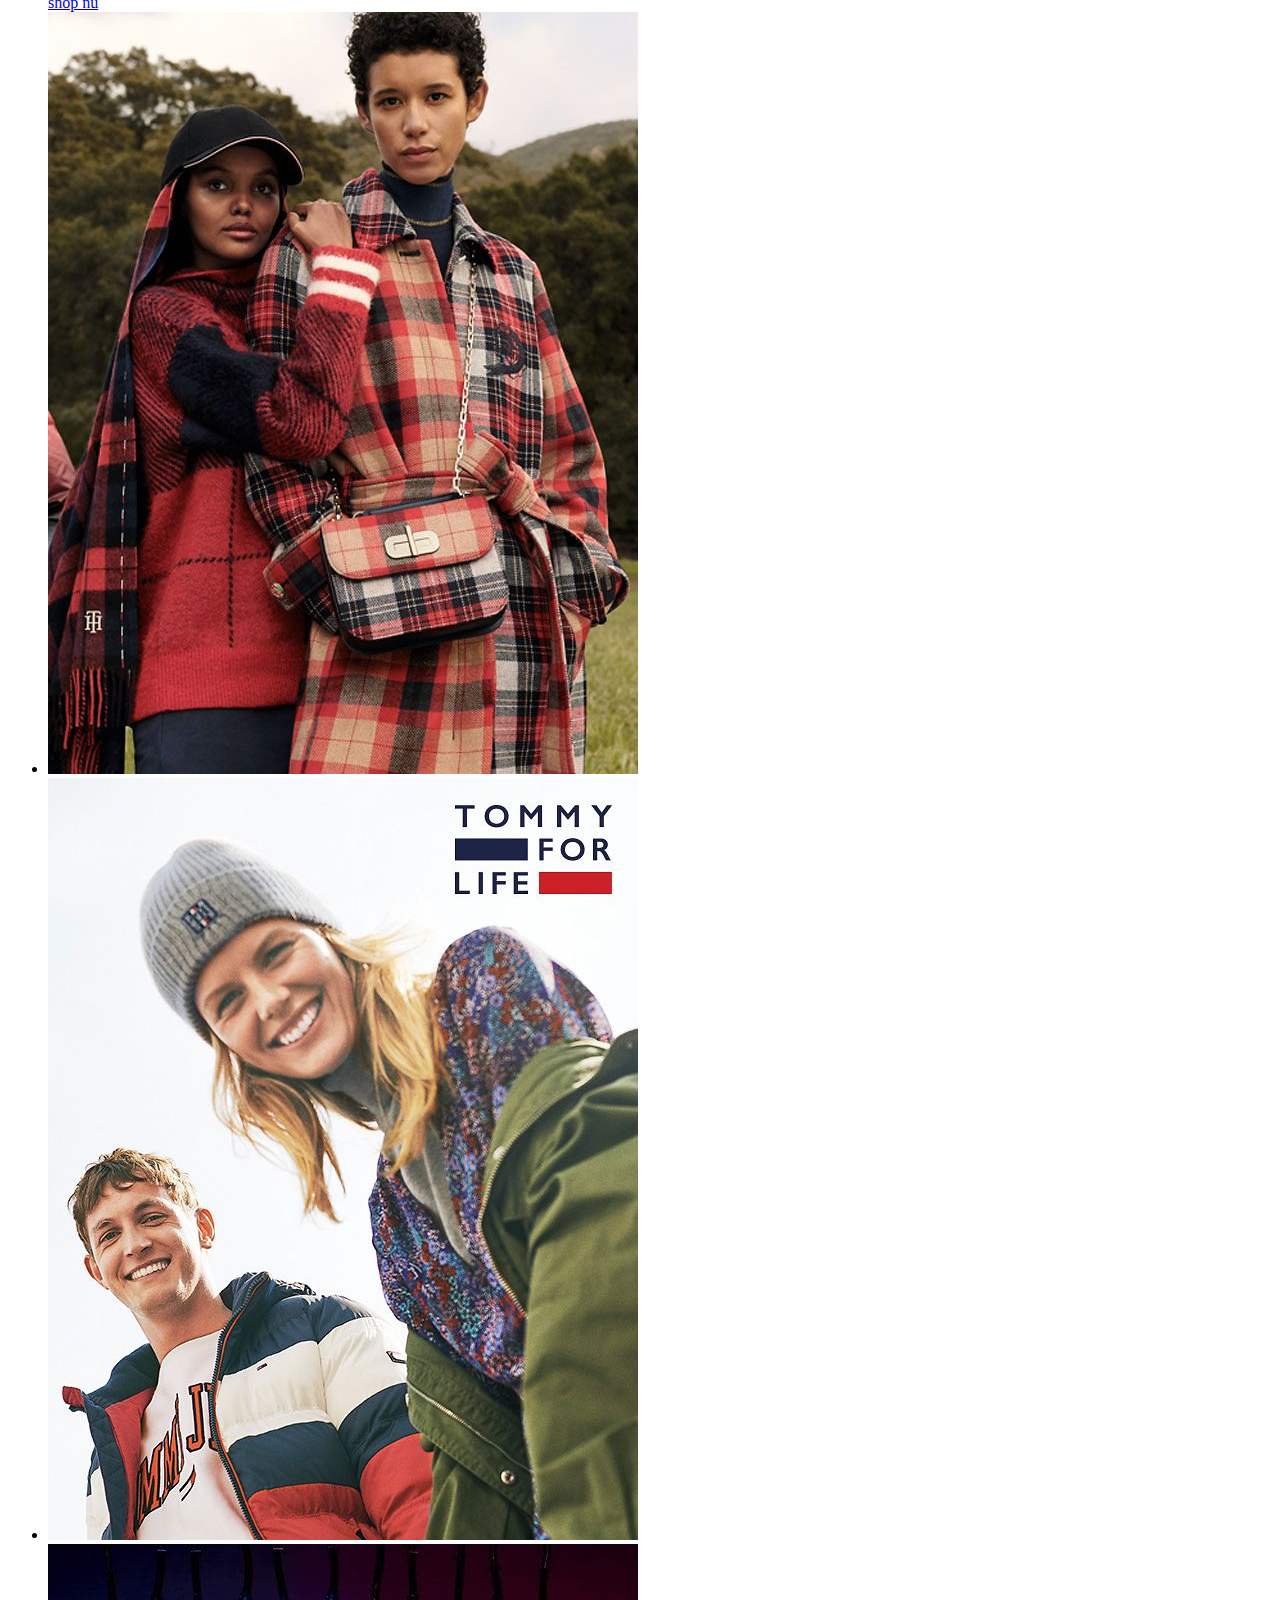
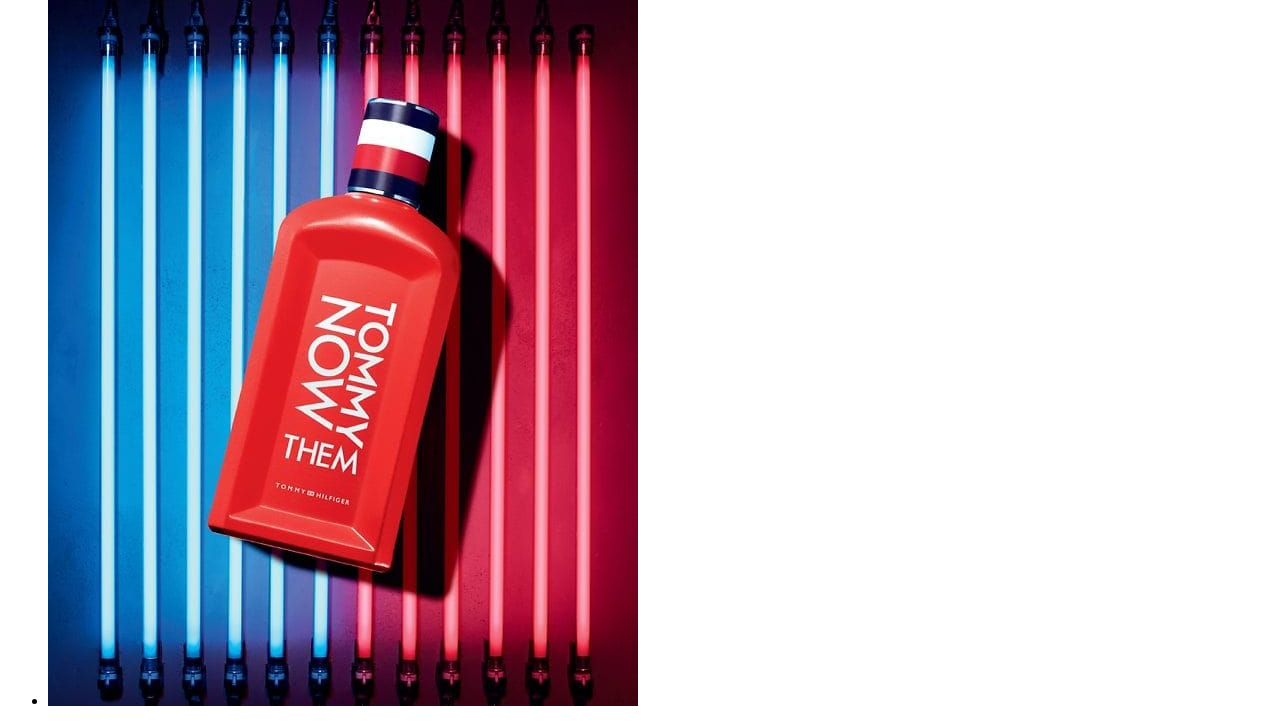
==== commit e826cec6: "Add files via upload" ====
--- a/index.html
+++ b/index.html
@@ -57,12 +57,12 @@
                     </figure>
                 </li>
                 <li>
-                    <figure><img src="images/lingerie.png">
+                    <figure><img src="images/lingerie.png" alt="lingerie">
                         <figcaption>lingerie</figcaption>
                     </figure>
                 </li>
                 <li>
-                    <figure><img src="images/asseccoires.png">
+                    <figure><img src="images/asseccoires.png" alt="accessoires">
                         <figcaption>accessiores</figcaption>
                     </figure>
                 </li>
@@ -71,33 +71,80 @@
     </header>
     <main>
         <section>
-            <img src="images/foto_5.png">
+            <img src="images/foto_5.png" alt="Candace_Reels">
             <h3>girls'</h3>
             <h3>night in</h3>
             <p>Powergirl Candace Reels maakt zich klaar om de feestdagen te vieren met de vrouwen waar ze van houdt - scoor haar stijl voor je eigen soiree.</p>
-            <a href="#">shop holliday looks</a>
+            <a href="#">shop holiday looks</a>
         </section>
 
         <section>
-            <a href="#"><img src="images/foto_5.jpg">cadeaugids voor haar</a>
-            <span>
-                <a href="#"><img src="images/foto_6.jpg">partyschoenen</a>
-                <a href="#"><img src="images/foto_7.jpg">party tassen</a>
-            </span>
+            <ul>
+                <li>
+                    <a><img src="images/foto_11.jpg" alt="holiday_looks">
+                        <h4>holiday looks</h4>
+                    </a>
+                </li>
+                <li>
+                    <a><img src="images/foto_6.jpg" alt="partyschoenen">
+                        <h4>partyschoenen</h4>
+                    </a>
+                </li>
+                <li>
+                    <a><img src="images/foto_7.jpg" alt="party_tassen">
+                        <h4>party tassen</h4>
+                    </a>
+                </li>
+                <li>
+                    <a><img src="images/foto_5.jpg" alt="cadeau_voor_haar">
+                        <h4>cadeaus voor haar</h4>
+                    </a>
+                </li>
+            </ul>
         </section>
+        <section>
+            <img src="images/foto_8.jpg" alt="collectie">
+            <h3>hilfiger</h3>
+            <h3>collection</h3>
+            <p>Varsity meets rock 'n roll: studded leer geeft attitude aan verfijnde jurken, in rijke stoffen en nieuwe silhoutten.</p>
+            <a href="#">shop de collectie</a>
+            <a href="#">shop jassen en jacks</a>
+        </section>
+        <section>
+            <ul>
+                <li>
+                    <a><img src="images/jurken.png" alt="jurken">
+                        <h4>jurken</h4>
+                    </a>
+                </li>
+                <li>
+                    <a><img src="images/sneakers.jpg" alt="sneakers">
+                        <h4>sneakers</h4>
+                    </a>
+                </li>
+            </ul>
+        </section>
+        <section>
+            <h2>meer categorieën</h2>
+            <ol>
+                <li><a href="#">broeken</a></li>
+                <li><a href="#">accessoires</a></li>
+                <li><a href="#">truien en vesten</a></li>
+                <li><a href="#">laarzen</a></li>
+            </ol>
+        </section>
+        <section>
+            <ul>
+                <li><img src="images/support_sound.jpg">
+                    <h3>support our sound</h3>
+                    <p>Om upcoming artiesten te helpen gingen we een co-creatie aan met internationale muziekplatforms: shop nu en steun lokaal talent.</p><a href="#">shop nu</a>
+                </li>
+                <li><img src="images/slider_1.jpg"></li>
+                <li><img src="images/slider_2.jpg"></li>
+                <li><img src="images/slider_3.jpg"></li>
+            </ul>
+        </section>
+    </main>
+</body>
 
-
-        <form>
-            <input action="https://nl.tommy.com/dames" method="get" placeholder="zoeken..." type="text" name="search">
-            <input type="image" src="images/zoeken.png" alt="vergrootglas">
-        </form>
-    </main>
-
-
-
-
-
-</body>
-<footer>
-
-</footer></html>
+</html>
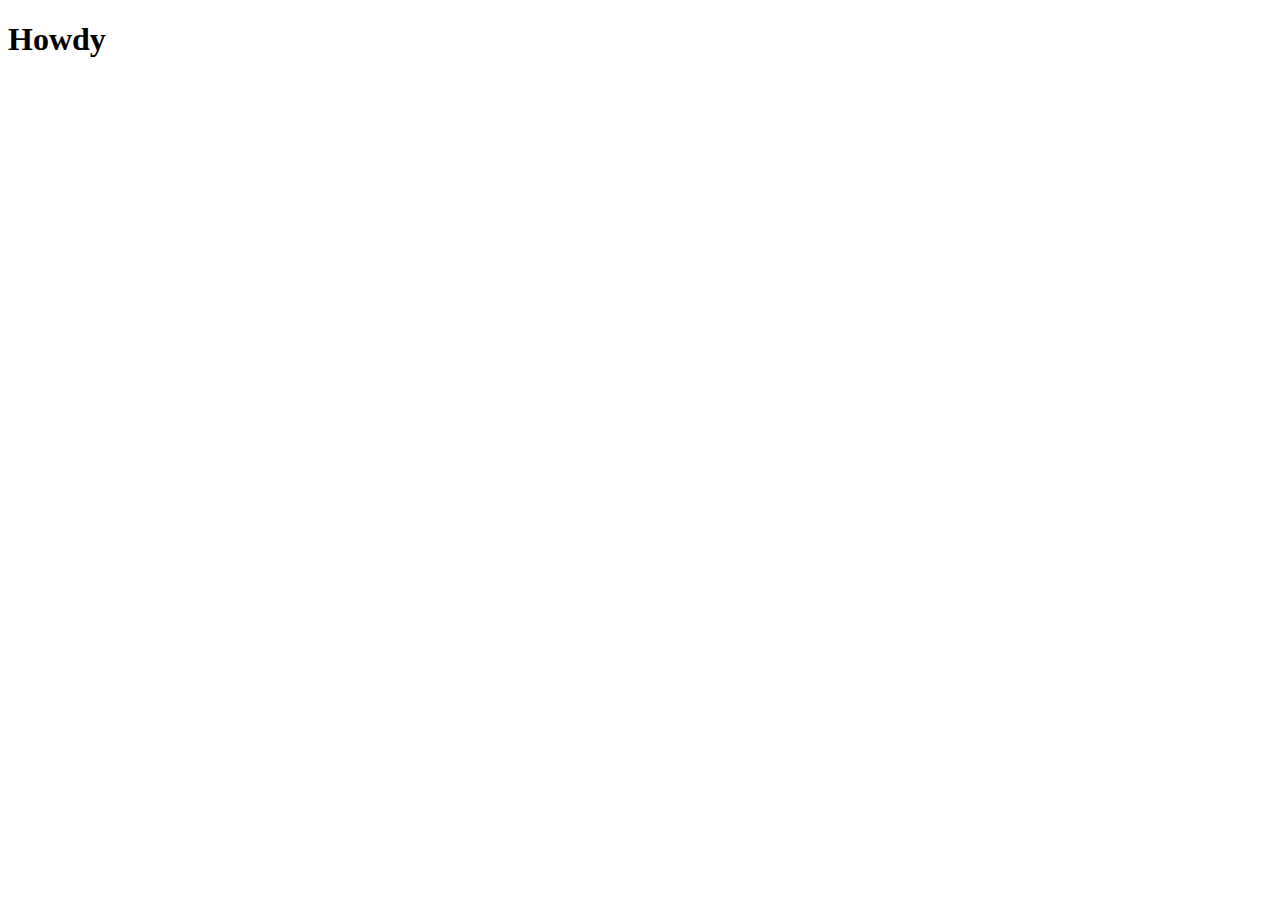
==== commit c705b668: "Add files via upload" ====
--- a/index.html
+++ b/index.html
@@ -1,150 +1,19 @@
-<!DOCTYPE html>
+<!doctype html>
 <html lang="nl">
-
+	
 <head>
-    <meta charset="UTF-8">
-    <meta name="viewport" content="width=device-width, initial-scale=1.0">
-    <title>Tommy Hilfiger</title>
-    <link rel="stylesheet" type="text/css" href="styles/style.css">
-    <link href="https://fonts.googleapis.com/css?family=Open+Sans&display=swap" rel="stylesheet">
+	<meta charset="UTF-8">
+	<meta name="author" content="jouw naam">
+	<meta name="viewport" content="width=device-width, initial-scale=1">
+	
+	<title>Howdy</title>
+	
+	<link href="styles/style.css" rel="stylesheet">
 </head>
 
 <body>
-    <header>
-        <nav>
-            <ul>
-                <li>
-                    <img src="images/hamburger.png" alt="hamburgermenu">
-                </li>
-            </ul>
-            <ul>
-                <li>
-                    <img src="images/logo.png" alt="Tommy_Hilfiger_Logo">
-                </li>
-            </ul>
-            <ul>
-                <li>
-                    <img src="images/zoeken.png" alt="zoeken">
-                </li>
-                <li>
-                    <img src="images/hartje.png" alt="Verlanglijstje">
-                </li>
-                <li>
-                    <img src="images/shoppingbag.png" alt="shoppingbag">
-                </li>
-            </ul>
-        </nav>
-        <section>
-            <ul>
-                <li>
-                    <figure><img src="images/foto_1.jpg" alt="nieuw">
-                        <figcaption>nieuw</figcaption>
-                    </figure>
-                </li>
-                <li>
-                    <figure><img src="images/foto_2.jpg" alt="kleding">
-                        <figcaption>kleding</figcaption>
-                    </figure>
-                </li>
-                <li>
-                    <figure><img src="images/foto_3.jpg" alt="schoenen">
-                        <figcaption>schoenen</figcaption>
-                    </figure>
-                </li>
-                <li>
-                    <figure><img src="images/foto_4.jpg" alt="tassen">
-                        <figcaption>tassen</figcaption>
-                    </figure>
-                </li>
-                <li>
-                    <figure><img src="images/lingerie.png" alt="lingerie">
-                        <figcaption>lingerie</figcaption>
-                    </figure>
-                </li>
-                <li>
-                    <figure><img src="images/asseccoires.png" alt="accessoires">
-                        <figcaption>accessiores</figcaption>
-                    </figure>
-                </li>
-            </ul>
-        </section>
-    </header>
-    <main>
-        <section>
-            <img src="images/foto_5.png" alt="Candace_Reels">
-            <h3>girls'</h3>
-            <h3>night in</h3>
-            <p>Powergirl Candace Reels maakt zich klaar om de feestdagen te vieren met de vrouwen waar ze van houdt - scoor haar stijl voor je eigen soiree.</p>
-            <a href="#">shop holiday looks</a>
-        </section>
-
-        <section>
-            <ul>
-                <li>
-                    <a><img src="images/foto_11.jpg" alt="holiday_looks">
-                        <h4>holiday looks</h4>
-                    </a>
-                </li>
-                <li>
-                    <a><img src="images/foto_6.jpg" alt="partyschoenen">
-                        <h4>partyschoenen</h4>
-                    </a>
-                </li>
-                <li>
-                    <a><img src="images/foto_7.jpg" alt="party_tassen">
-                        <h4>party tassen</h4>
-                    </a>
-                </li>
-                <li>
-                    <a><img src="images/foto_5.jpg" alt="cadeau_voor_haar">
-                        <h4>cadeaus voor haar</h4>
-                    </a>
-                </li>
-            </ul>
-        </section>
-        <section>
-            <img src="images/foto_8.jpg" alt="collectie">
-            <h3>hilfiger</h3>
-            <h3>collection</h3>
-            <p>Varsity meets rock 'n roll: studded leer geeft attitude aan verfijnde jurken, in rijke stoffen en nieuwe silhoutten.</p>
-            <a href="#">shop de collectie</a>
-            <a href="#">shop jassen en jacks</a>
-        </section>
-        <section>
-            <ul>
-                <li>
-                    <a><img src="images/jurken.png" alt="jurken">
-                        <h4>jurken</h4>
-                    </a>
-                </li>
-                <li>
-                    <a><img src="images/sneakers.jpg" alt="sneakers">
-                        <h4>sneakers</h4>
-                    </a>
-                </li>
-            </ul>
-        </section>
-        <section>
-            <h2>meer categorieën</h2>
-            <ol>
-                <li><a href="#">broeken</a></li>
-                <li><a href="#">accessoires</a></li>
-                <li><a href="#">truien en vesten</a></li>
-                <li><a href="#">laarzen</a></li>
-            </ol>
-        </section>
-        <section>
-            <ul>
-                <li><img src="images/support_sound.jpg">
-                    <h3>support our sound</h3>
-                    <p>Om upcoming artiesten te helpen gingen we een co-creatie aan met internationale muziekplatforms: shop nu en steun lokaal talent.</p><a href="#">shop nu</a>
-                </li>
-                <li><img src="images/slider_1.jpg"></li>
-                <li><img src="images/slider_2.jpg"></li>
-                <li><img src="images/slider_3.jpg"></li>
-            </ul>
-        </section>
-    </main>
+	<h1>Howdy</h1>
+	<script src="scripts/script.js"></script>
 </body>
-
+	
 </html>
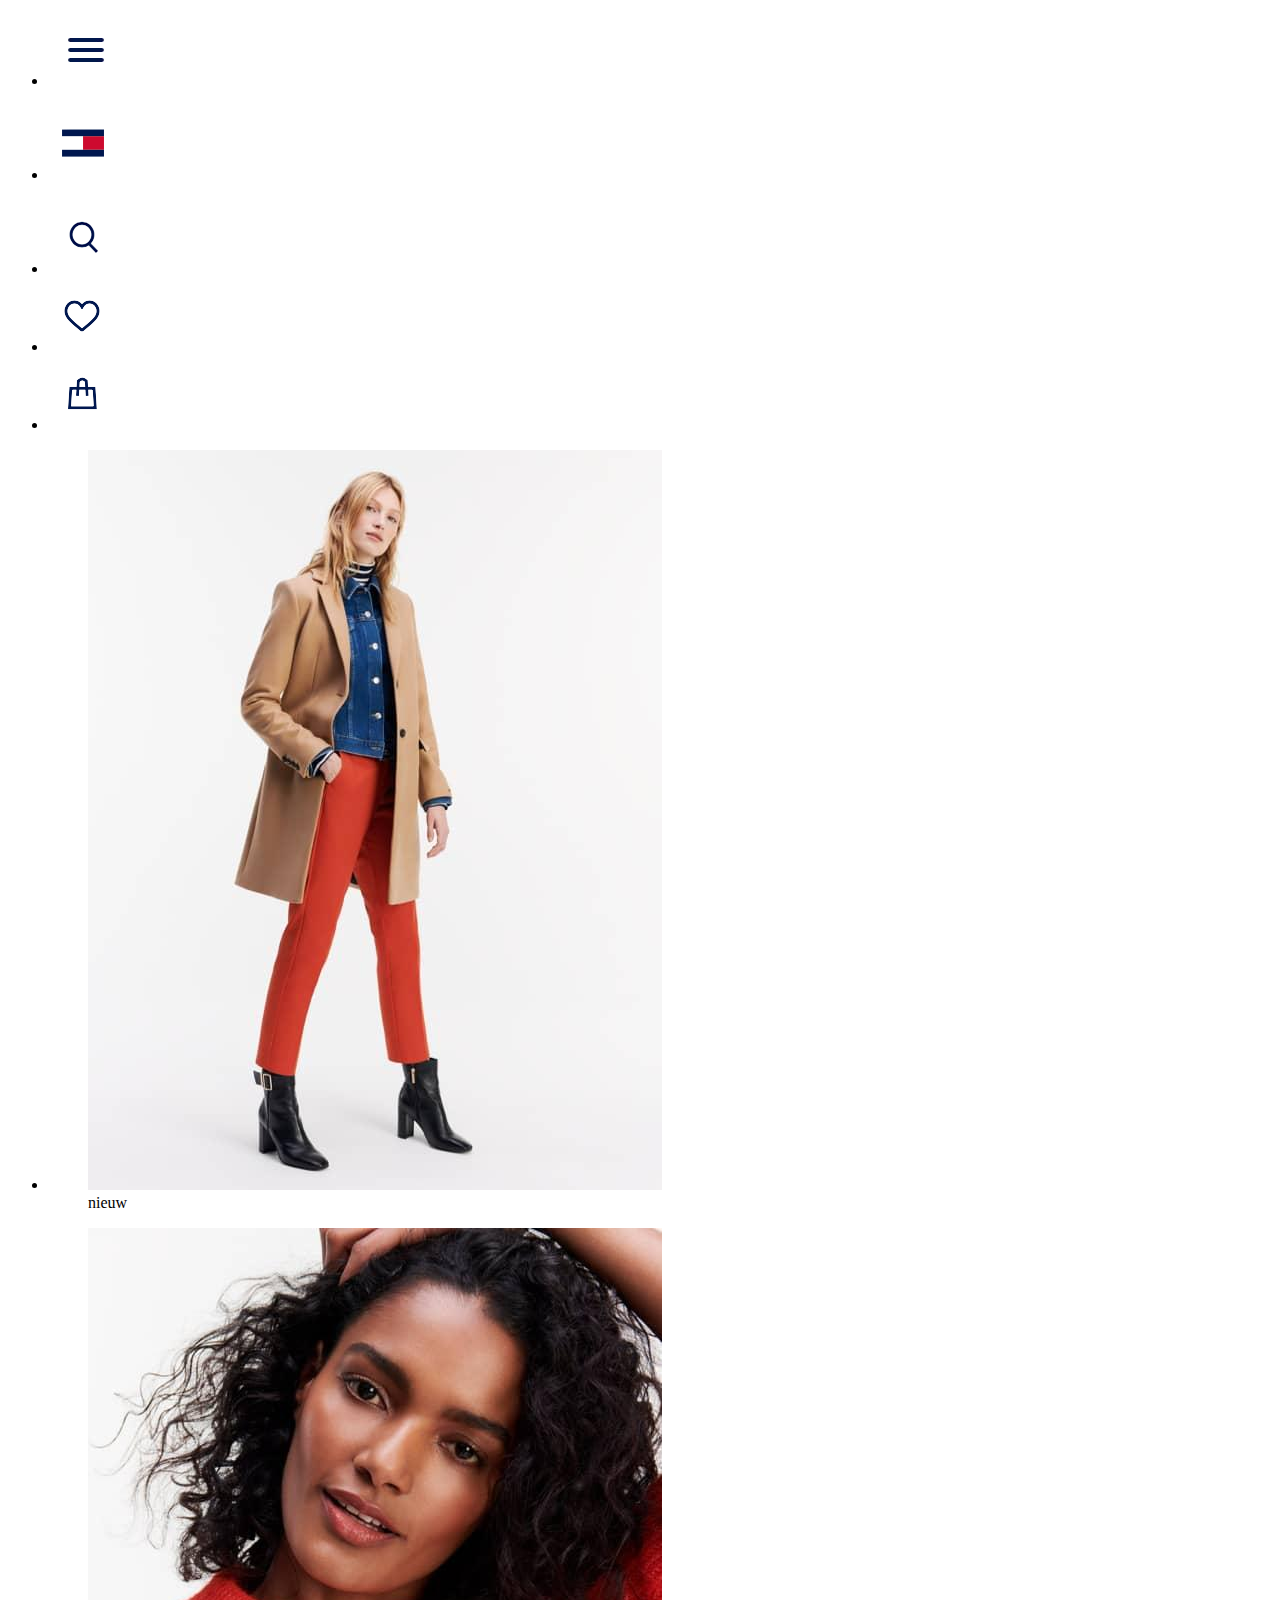
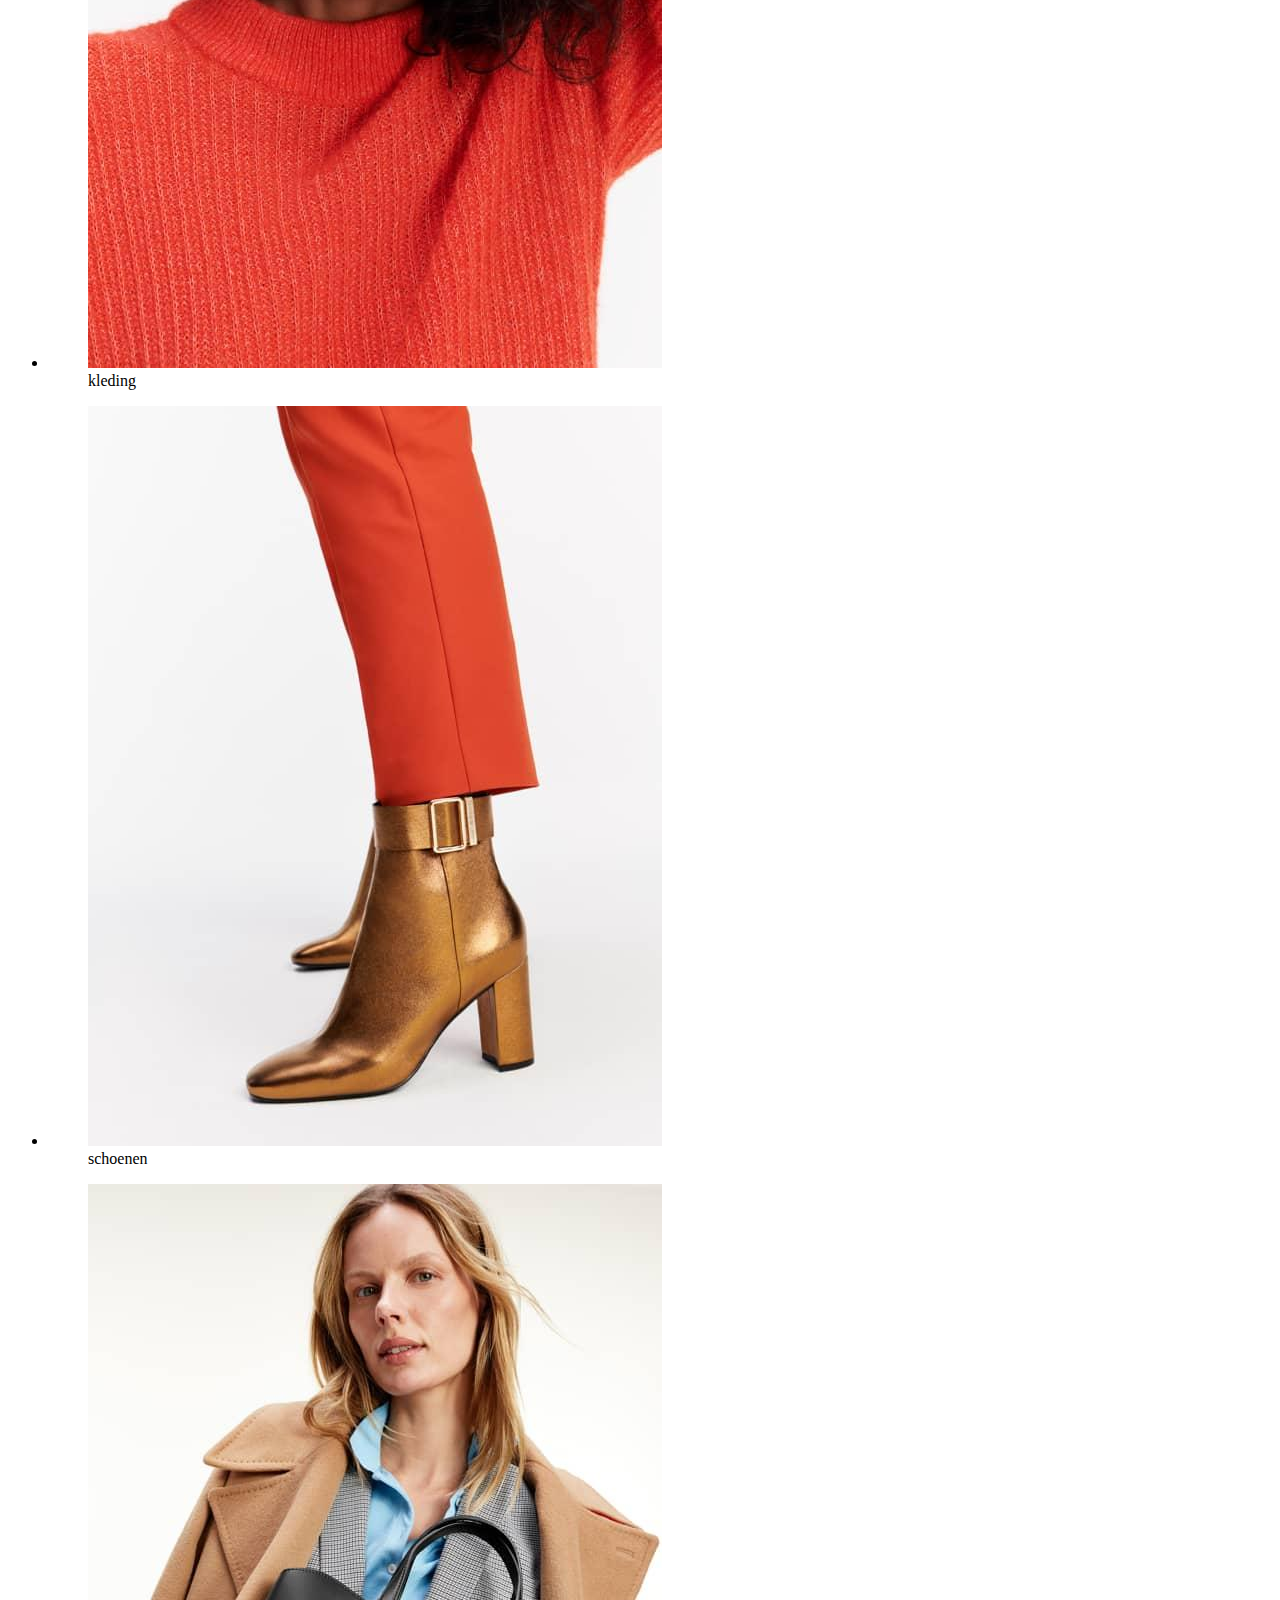
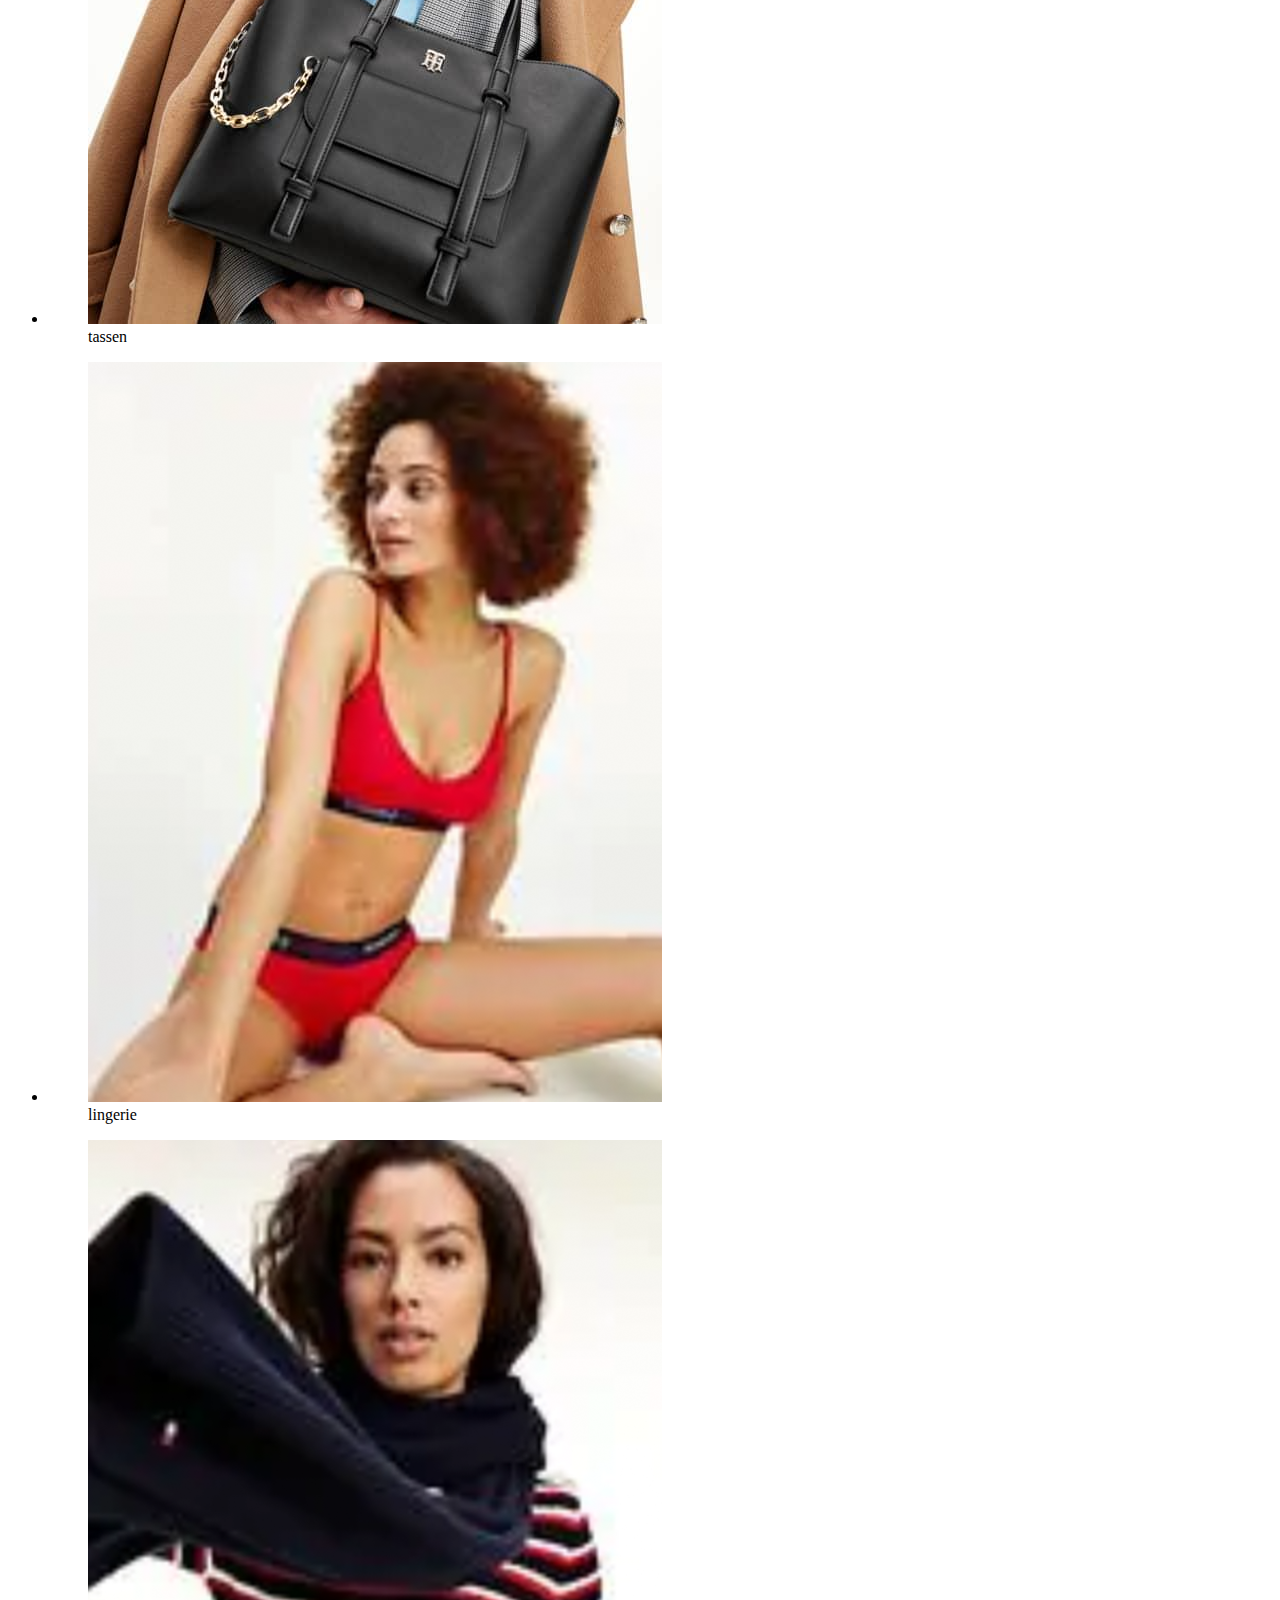
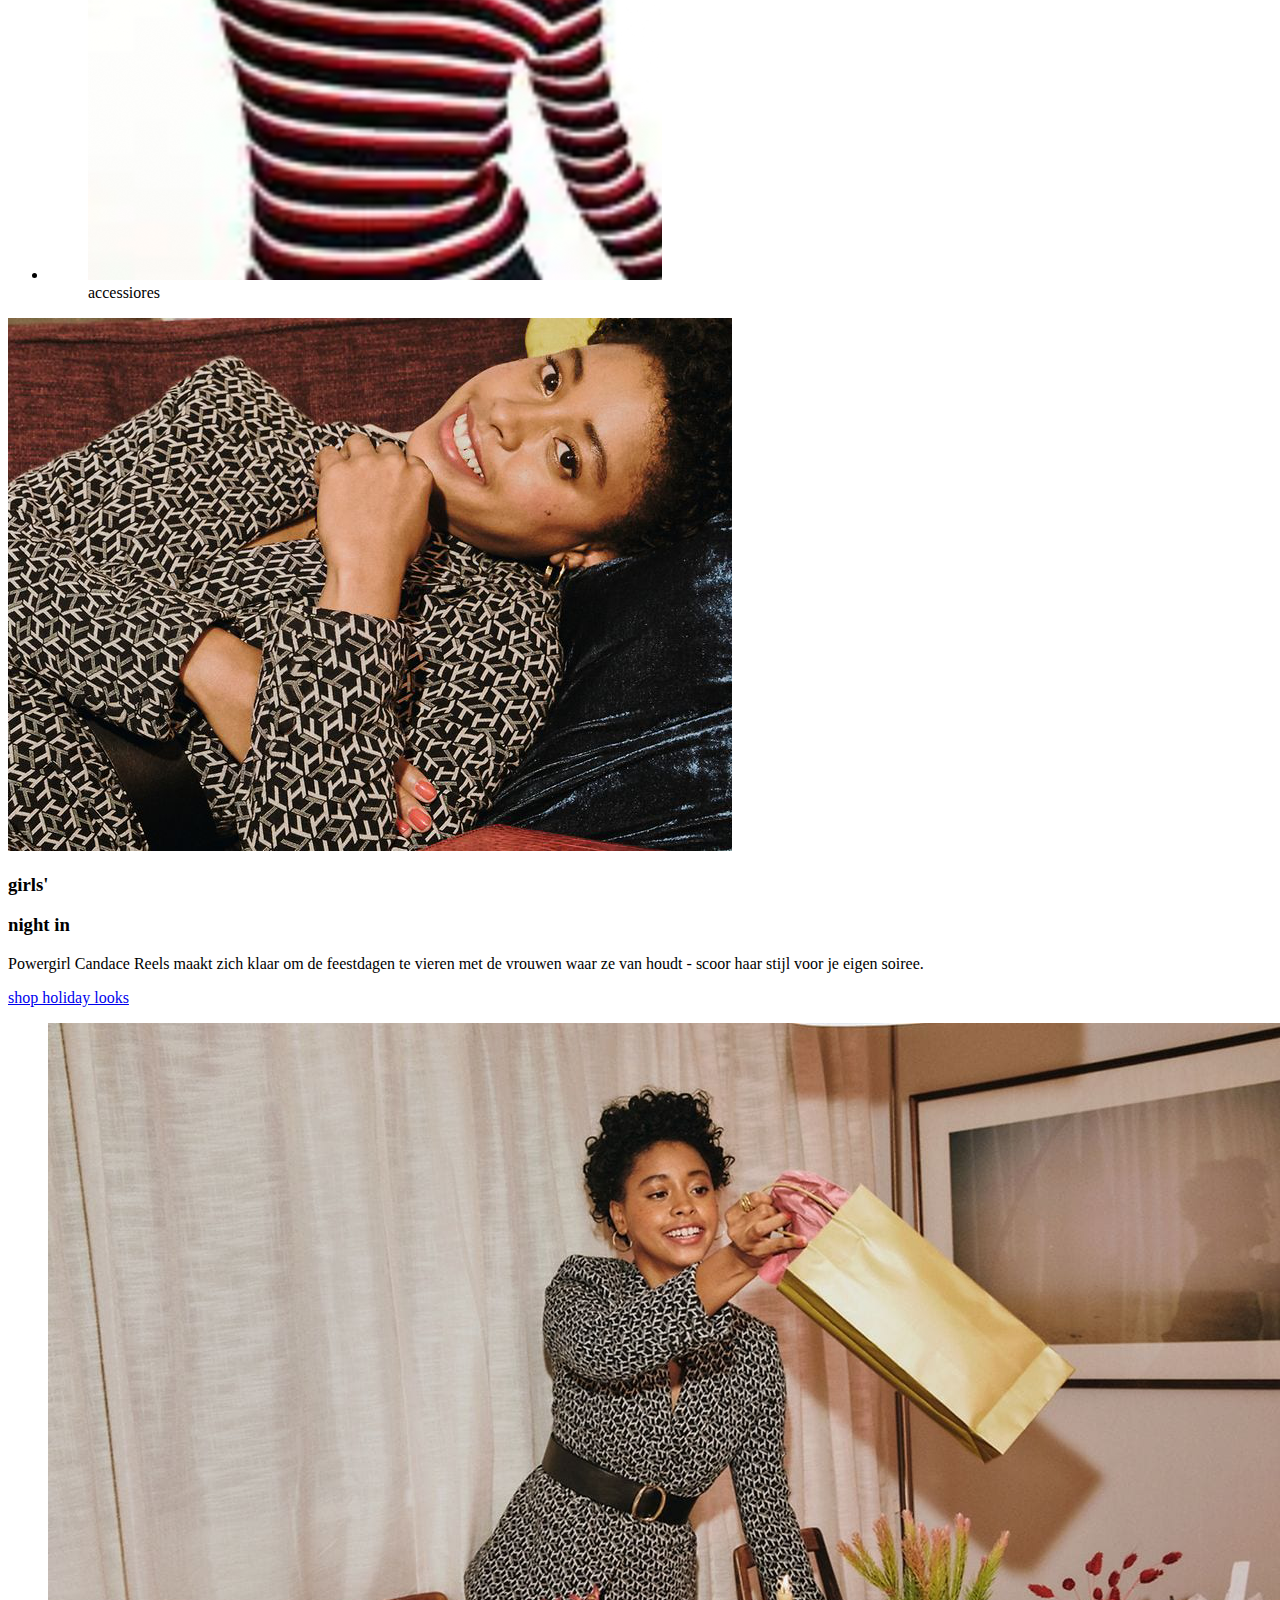
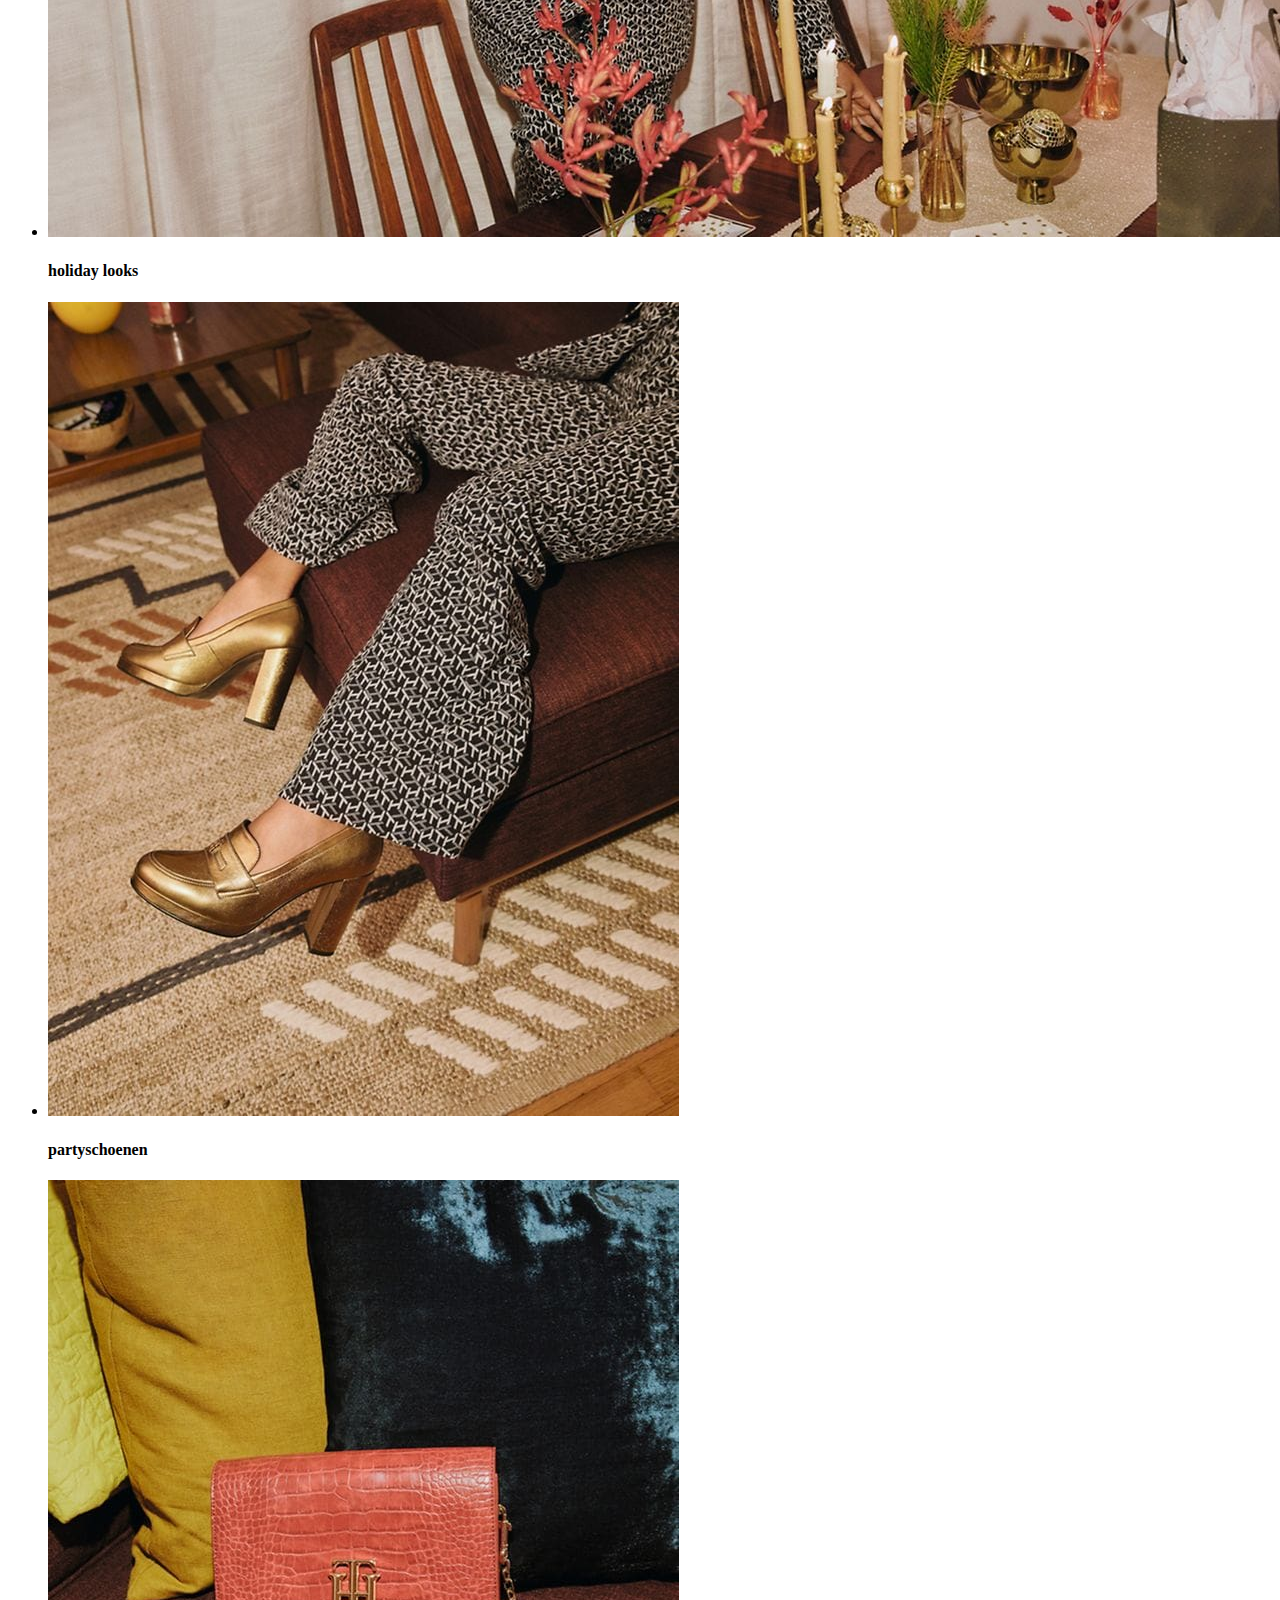
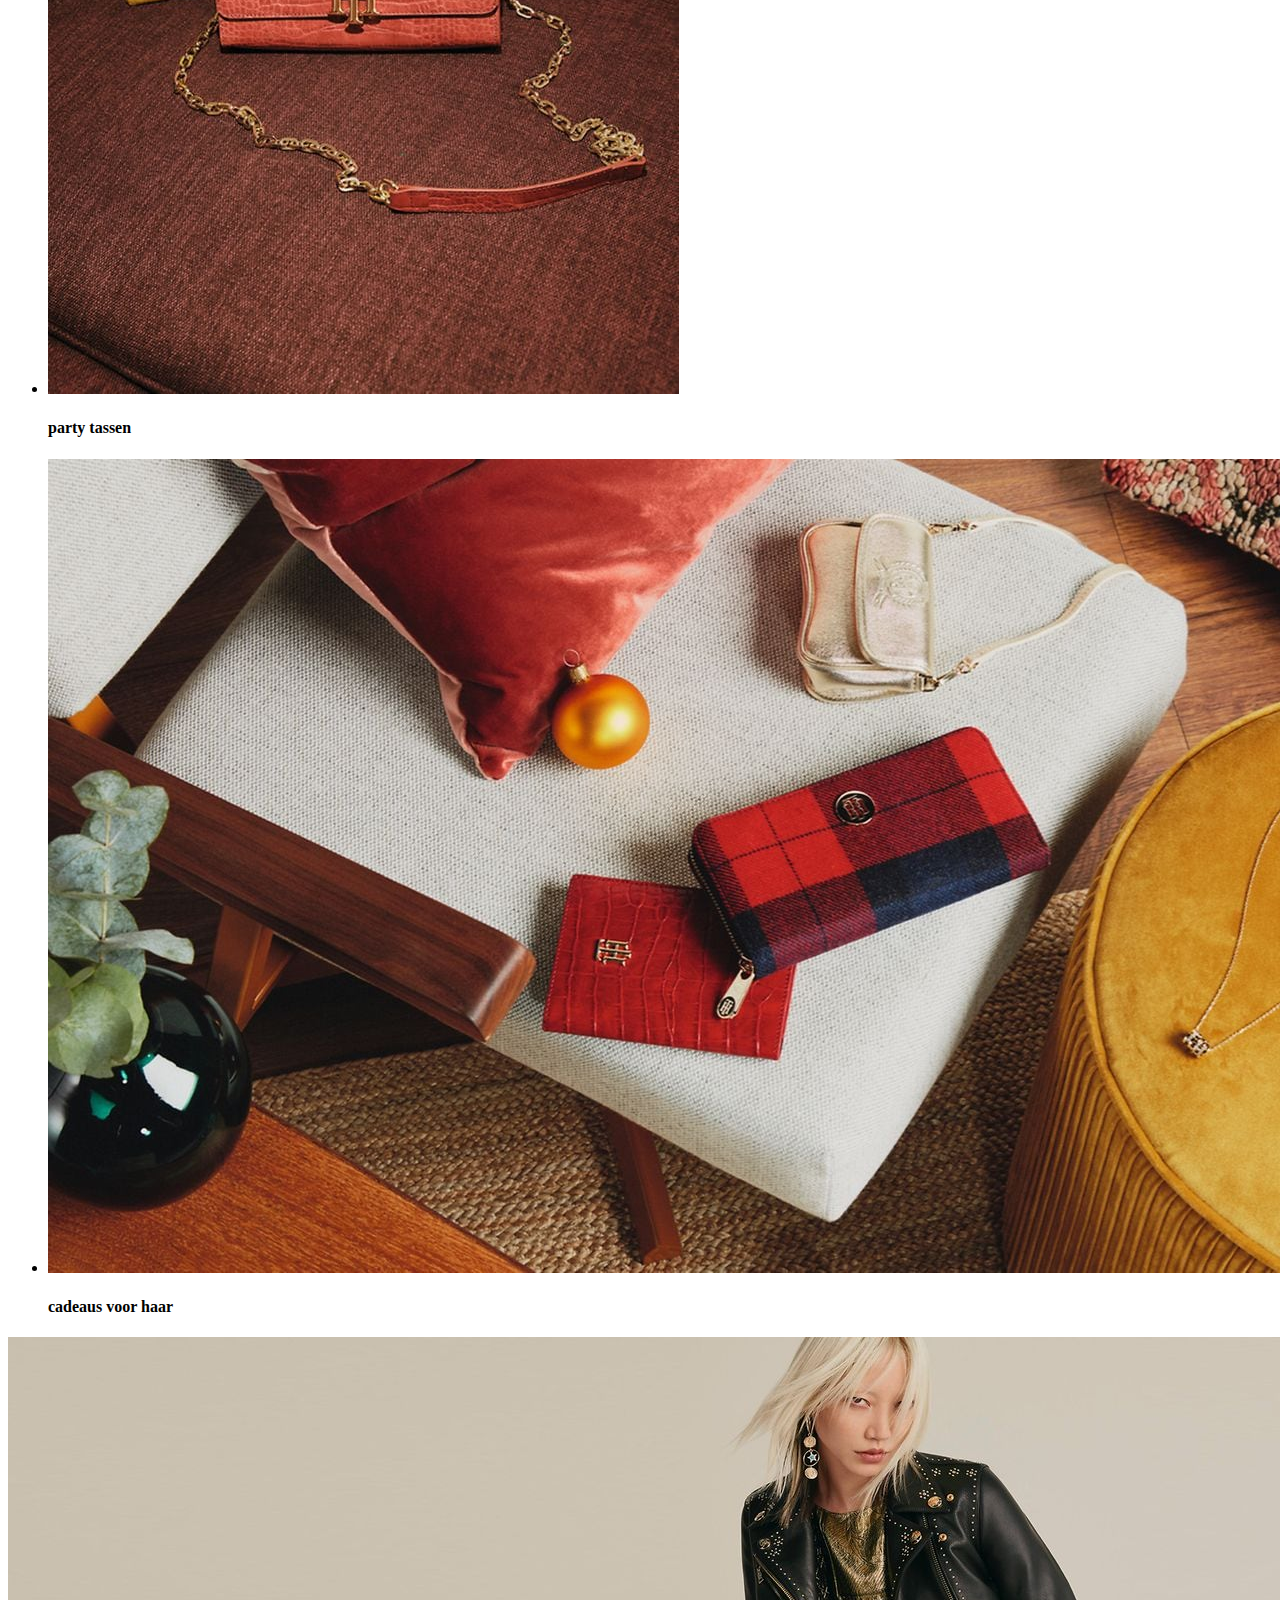
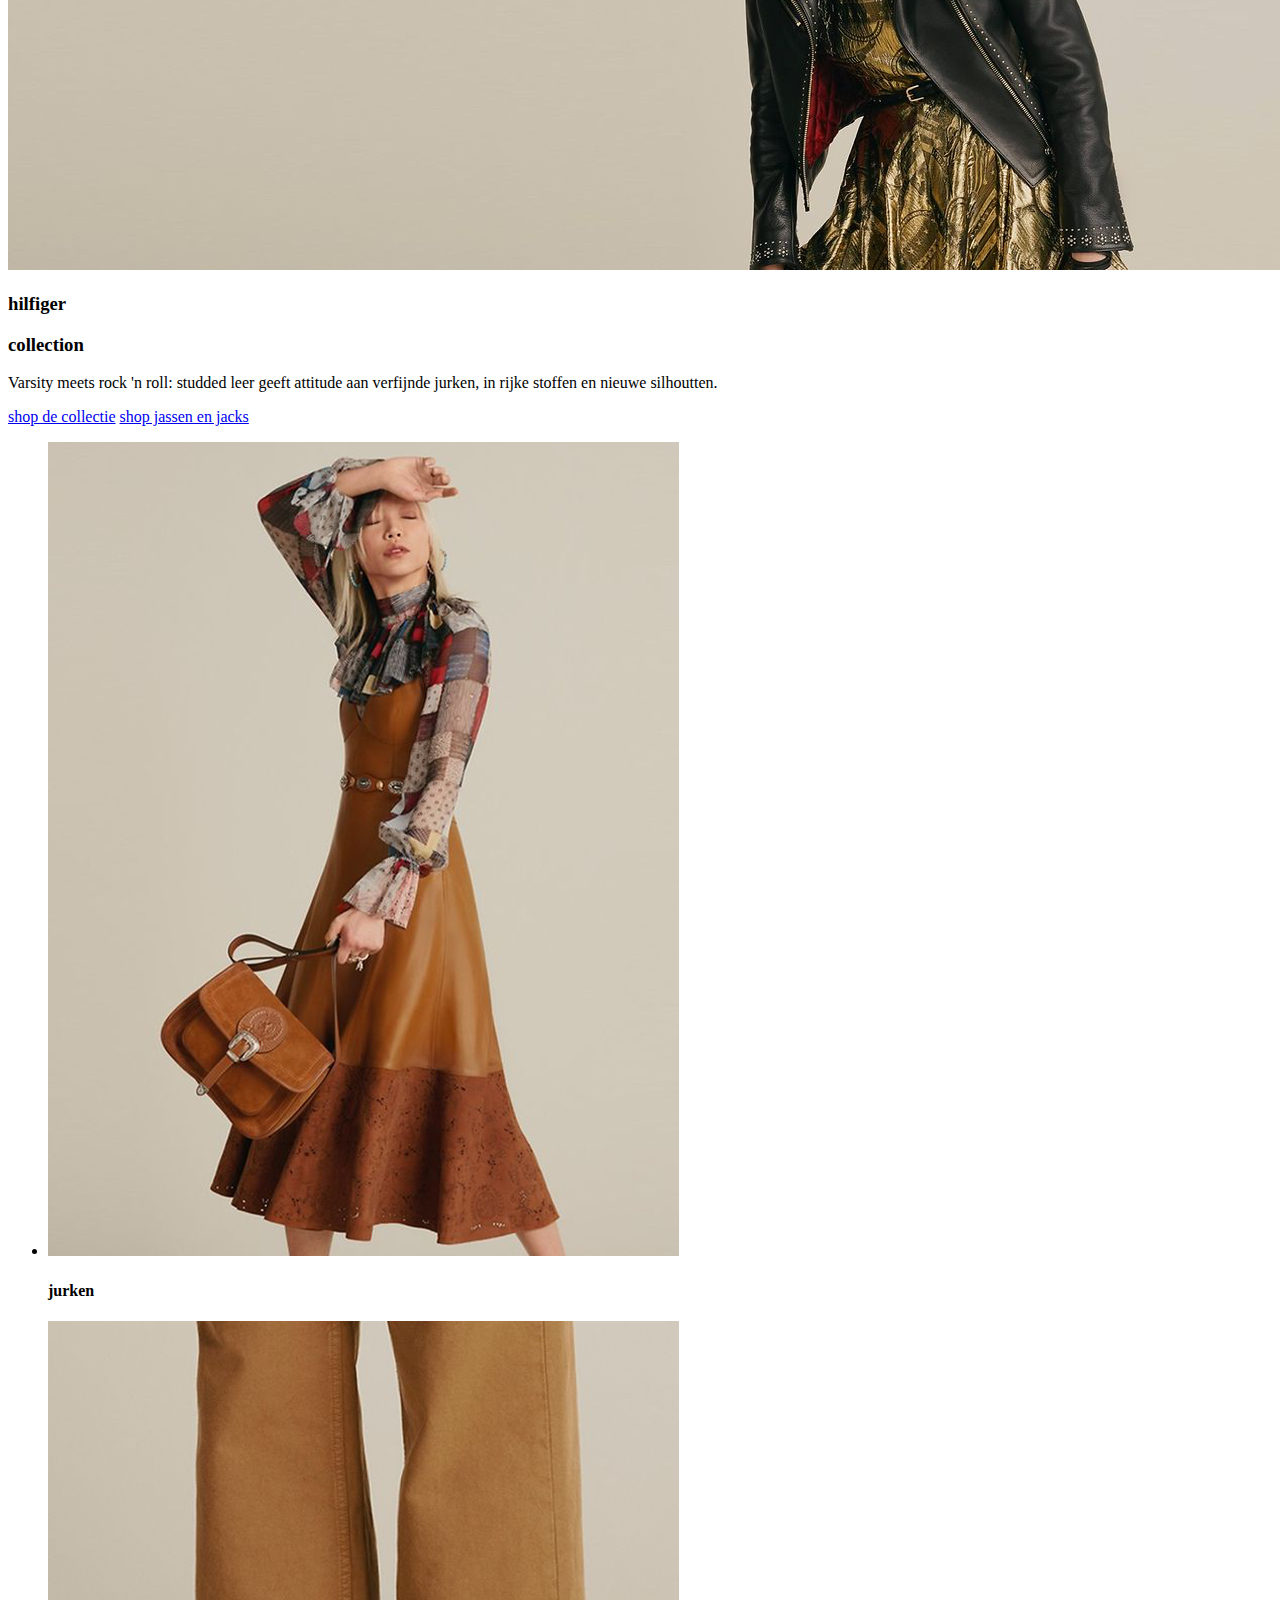
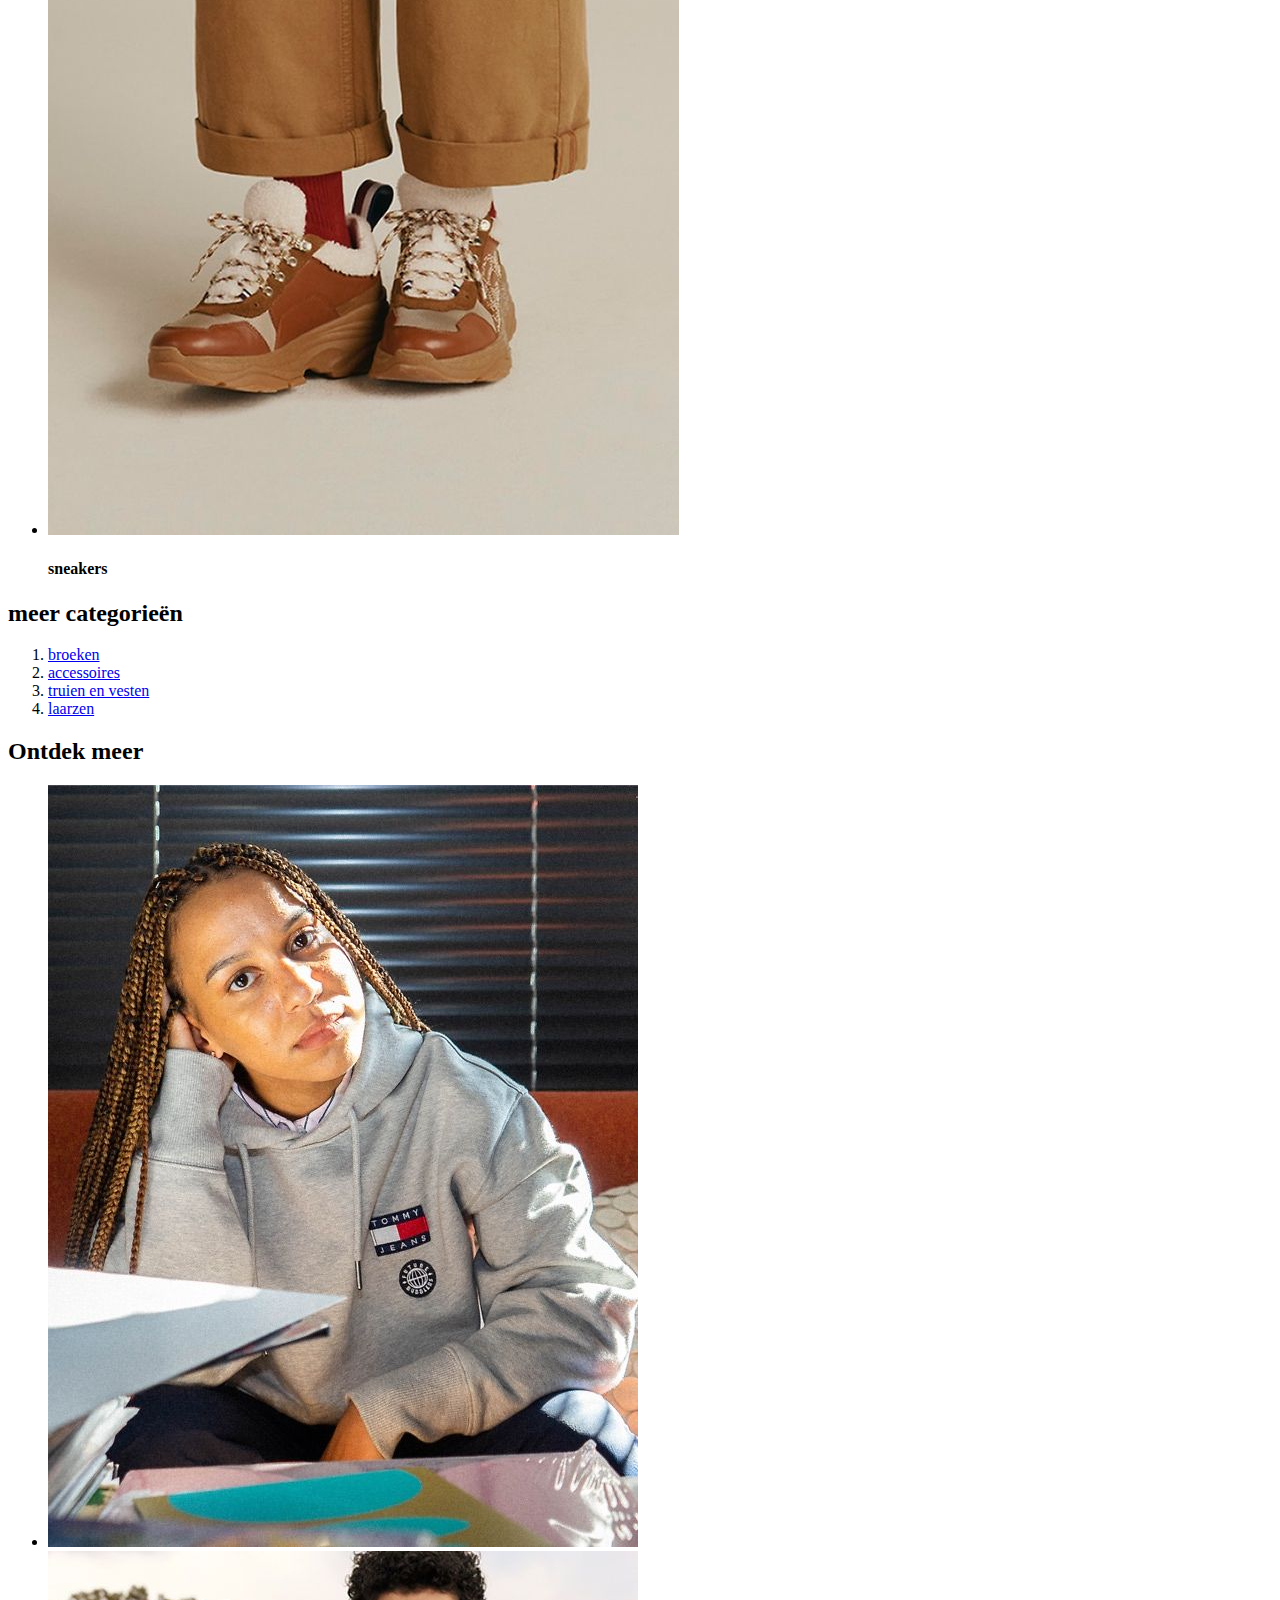
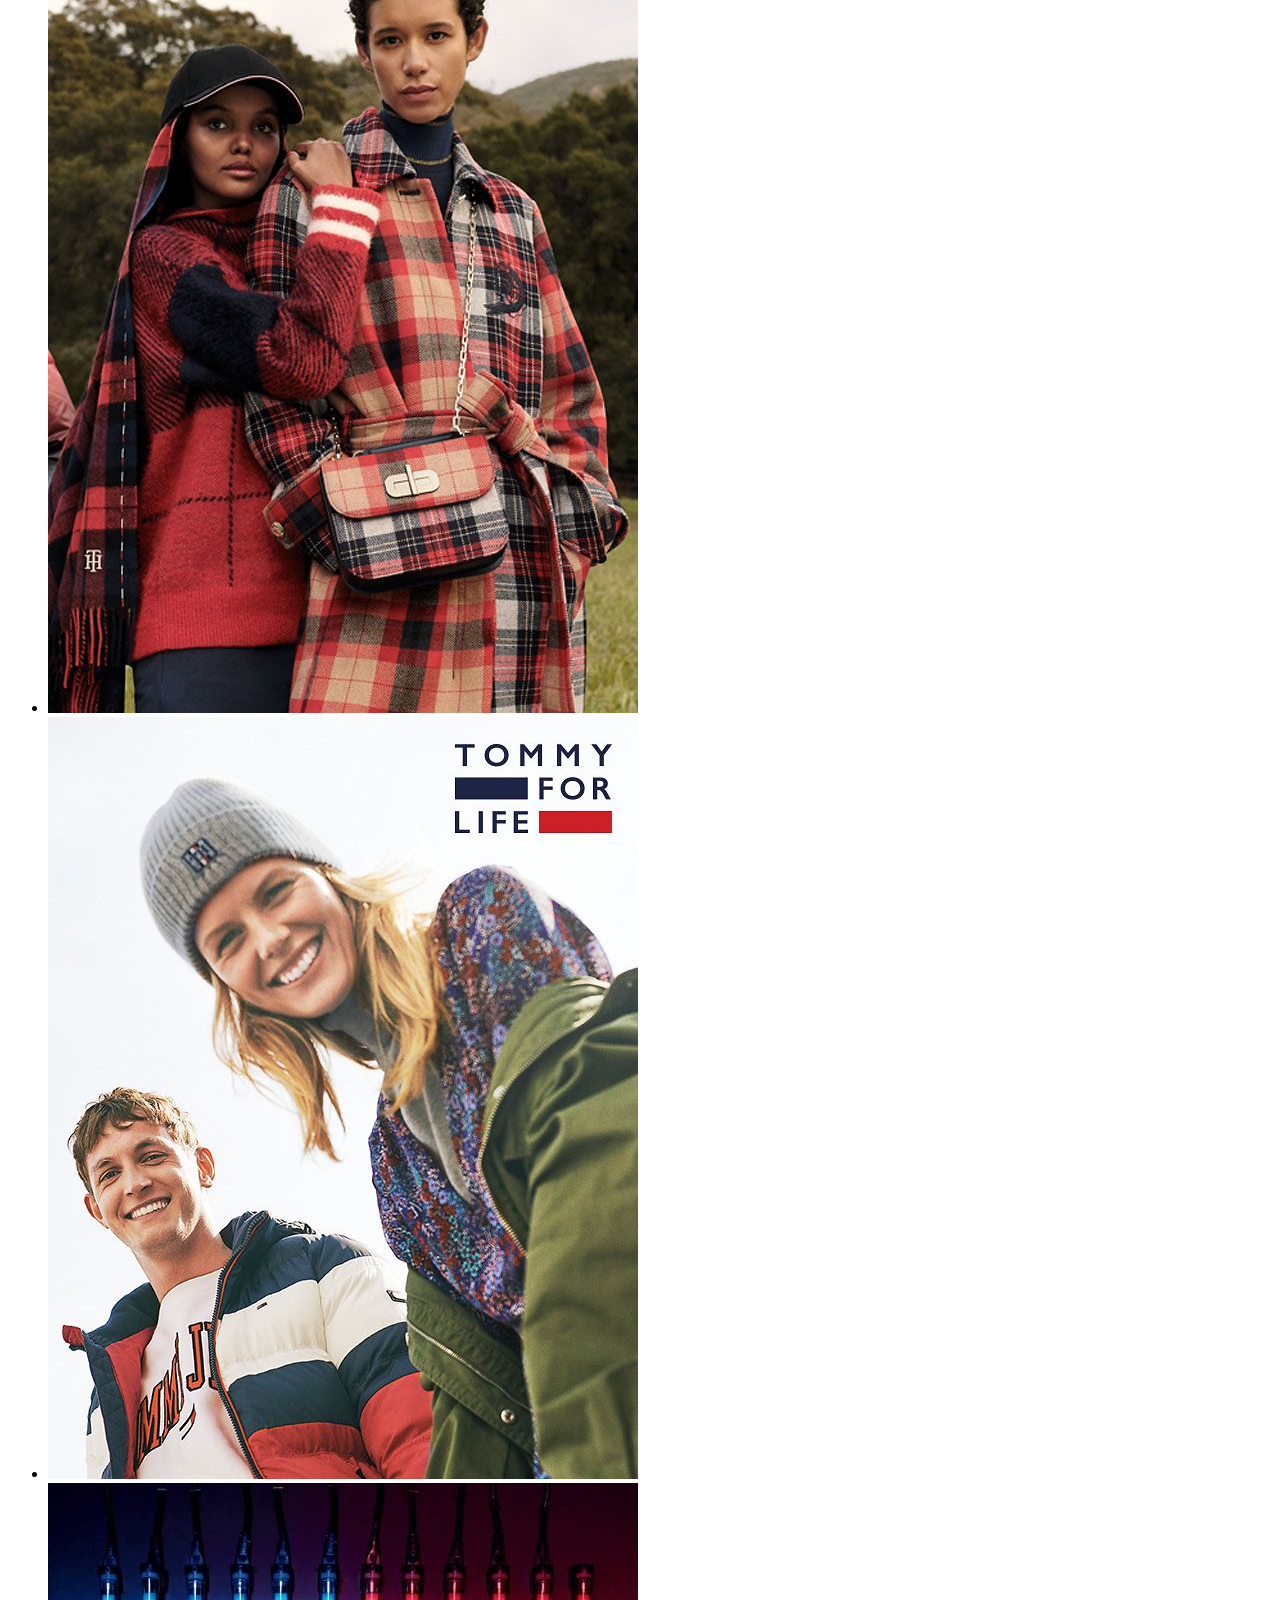
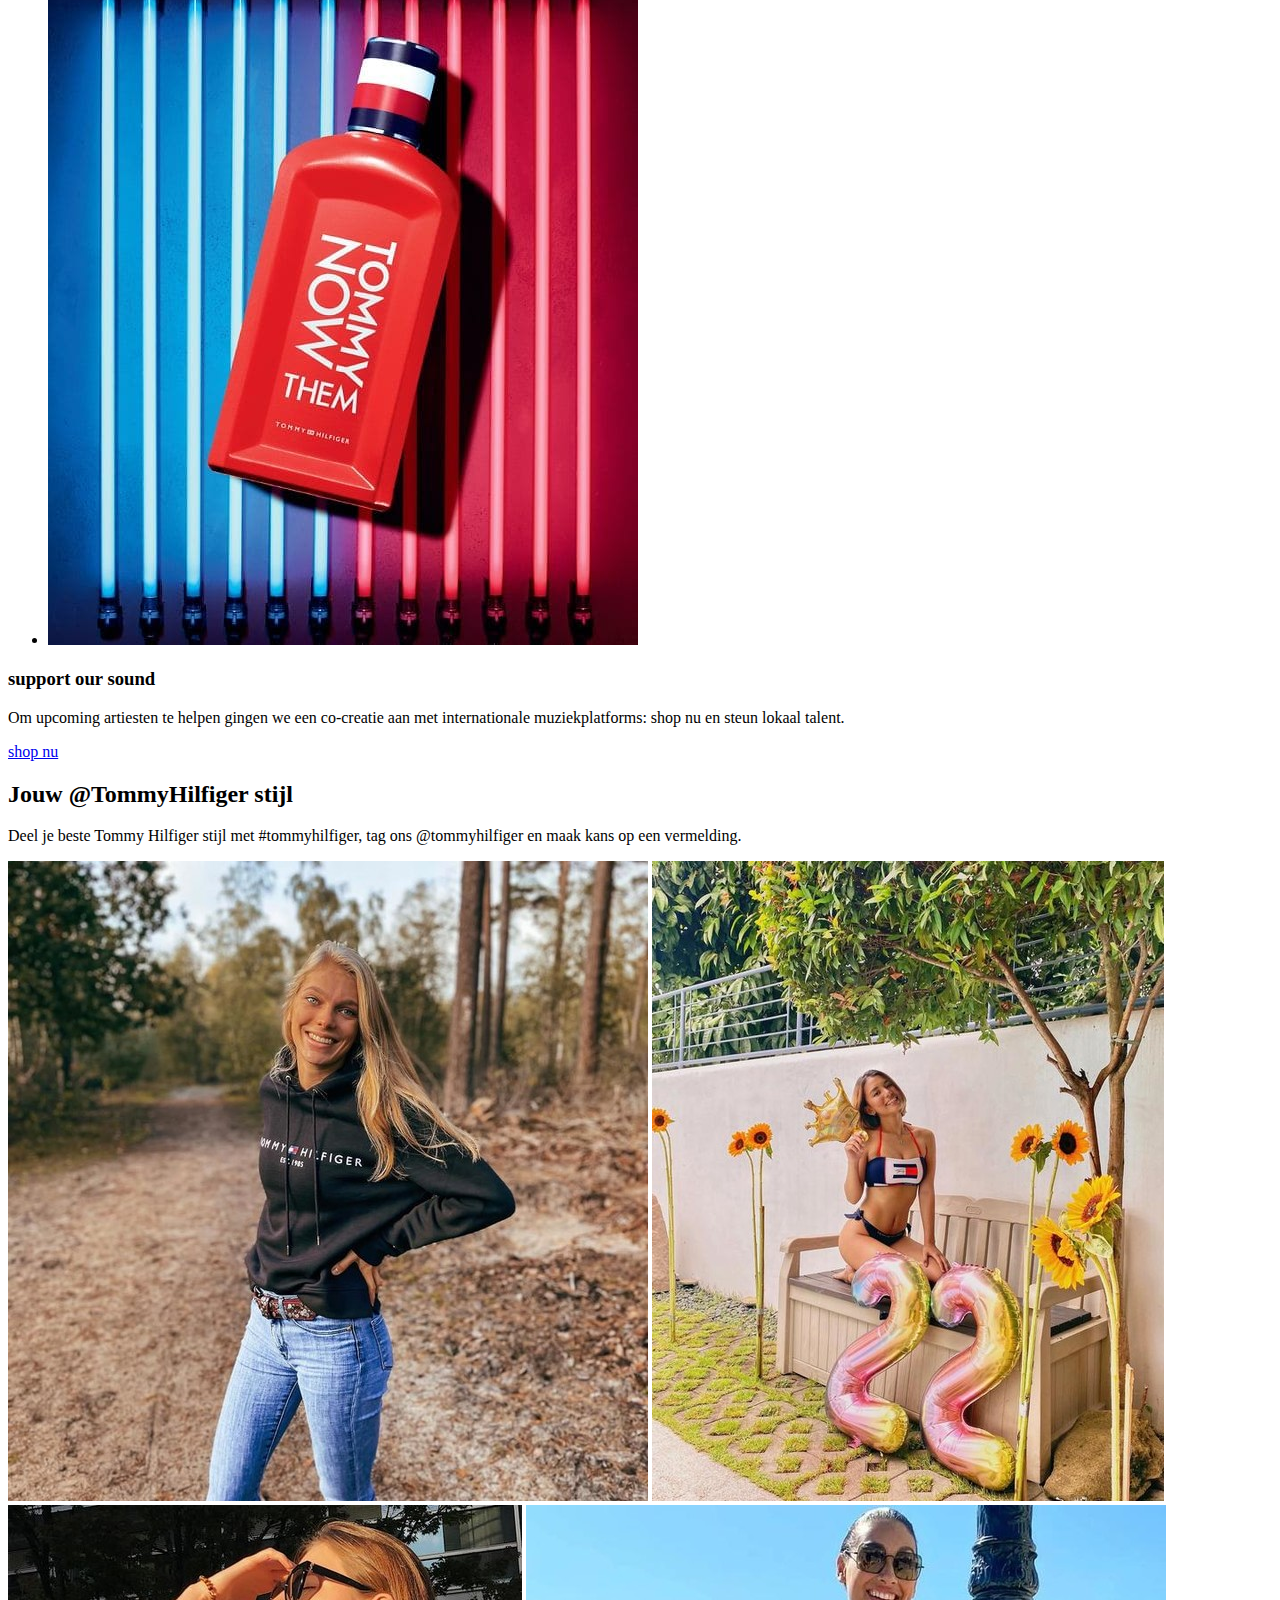
==== commit ca0c3c5c: "Add files via upload" ====
--- a/index.html
+++ b/index.html
@@ -1,19 +1,232 @@
-<!doctype html>
+<!DOCTYPE html>
 <html lang="nl">
-	
+
 <head>
-	<meta charset="UTF-8">
-	<meta name="author" content="jouw naam">
-	<meta name="viewport" content="width=device-width, initial-scale=1">
-	
-	<title>Howdy</title>
-	
-	<link href="styles/style.css" rel="stylesheet">
+    <meta charset="UTF-8">
+    <meta name="viewport" content="width=device-width, initial-scale=1.0">
+    <title>Tommy Hilfiger</title>
+    <link rel="stylesheet" type="text/css" href="styles/style.css">
+    <link href="https://fonts.googleapis.com/css?family=Open+Sans&display=swap" rel="stylesheet">
 </head>
 
 <body>
-	<h1>Howdy</h1>
-	<script src="scripts/script.js"></script>
-</body>
-	
-</html>
+    <header>
+        <nav>
+            <ul>
+                <li>
+                    <img src="images/hamburger.png" alt="hamburgermenu">
+                </li>
+            </ul>
+            <ul>
+                <li>
+                    <img src="images/logo.png" alt="Tommy_Hilfiger_Logo">
+                </li>
+            </ul>
+            <ul>
+                <li>
+                    <img src="images/zoeken.png" alt="zoeken">
+                </li>
+                <li>
+                    <img src="images/hartje.png" alt="Verlanglijstje">
+                </li>
+                <li>
+                    <img src="images/shoppingbag.png" alt="shoppingbag">
+                </li>
+            </ul>
+        </nav>
+        <section>
+            <ul>
+                <li>
+                    <figure><img src="images/foto_1.jpg" alt="nieuw">
+                        <figcaption>nieuw</figcaption>
+                    </figure>
+                </li>
+                <li>
+                    <figure><img src="images/foto_2.jpg" alt="kleding">
+                        <figcaption>kleding</figcaption>
+                    </figure>
+                </li>
+                <li>
+                    <figure><img src="images/foto_3.jpg" alt="schoenen">
+                        <figcaption>schoenen</figcaption>
+                    </figure>
+                </li>
+                <li>
+                    <figure><img src="images/foto_4.jpg" alt="tassen">
+                        <figcaption>tassen</figcaption>
+                    </figure>
+                </li>
+                <li>
+                    <figure><img src="images/lingerie.png" alt="lingerie">
+                        <figcaption>lingerie</figcaption>
+                    </figure>
+                </li>
+                <li>
+                    <figure><img src="images/asseccoires.png" alt="accessoires">
+                        <figcaption>accessiores</figcaption>
+                    </figure>
+                </li>
+            </ul>
+        </section>
+    </header>
+    <main>
+        <section>
+            <img src="images/foto_5.png" alt="Candace_Reels">
+            <h3>girls'</h3>
+            <h3>night in</h3>
+            <p>Powergirl Candace Reels maakt zich klaar om de feestdagen te vieren met de vrouwen waar ze van houdt - scoor haar stijl voor je eigen soiree.</p>
+            <a href="#">shop holiday looks</a>
+        </section>
+
+        <section>
+            <ul>
+                <li>
+                    <a><img src="images/foto_11.jpg" alt="holiday_looks">
+                        <h4>holiday looks</h4>
+                    </a>
+                </li>
+                <li>
+                    <a><img src="images/foto_6.jpg" alt="partyschoenen">
+                        <h4>partyschoenen</h4>
+                    </a>
+                </li>
+                <li>
+                    <a><img src="images/foto_7.jpg" alt="party_tassen">
+                        <h4>party tassen</h4>
+                    </a>
+                </li>
+                <li>
+                    <a><img src="images/cadeau.jpg" alt="cadeau_voor_haar">
+                        <h4>cadeaus voor haar</h4>
+                    </a>
+                </li>
+            </ul>
+        </section>
+        <section class="collectie">
+            <img src="images/foto_8.jpg" alt="collectie">
+            <h3>hilfiger</h3>
+            <h3>collection</h3>
+            <p>Varsity meets rock 'n roll: studded leer geeft attitude aan verfijnde jurken, in rijke stoffen en nieuwe silhoutten.</p>
+            <a href="#">shop de collectie</a>
+            <a href="#">shop jassen en jacks</a>
+        </section>
+        <section>
+            <ul>
+                <li>
+                    <a><img src="images/jurken.png" alt="jurken">
+                        <h4>jurken</h4>
+                    </a>
+                </li>
+                <li>
+                    <a><img src="images/sneakers.jpg" alt="sneakers">
+                        <h4>sneakers</h4>
+                    </a>
+                </li>
+            </ul>
+        </section>
+        <section>
+            <h2>meer categorieën</h2>
+            <ol>
+                <li><a href="#">broeken</a></li>
+                <li><a href="#">accessoires</a></li>
+                <li><a href="#">truien en vesten</a></li>
+                <li><a href="#">laarzen</a></li>
+            </ol>
+        </section>
+        <section>
+            <nav>
+               <h2>Ontdek meer</h2>
+                <ul>
+                    <li><img src="images/support_sound.jpg"></li>
+                    <li><img src="images/slider_1.jpg"></li>
+                    <li><img src="images/slider_2.jpg"></li>
+                    <li><img src="images/slider_3.jpg"></li>
+                </ul>
+                <h3>support our sound</h3>
+                        <p>Om upcoming artiesten te helpen gingen we een co-creatie aan met internationale muziekplatforms: shop nu en steun lokaal talent.</p><a href="#">shop nu</a>
+            </nav>
+        </section>
+        <section>
+            <h2>Jouw @TommyHilfiger stijl </h2>
+            <p>Deel je beste Tommy Hilfiger stijl met #tommyhilfiger, tag ons @tommyhilfiger en maak kans op een vermelding. </p>
+            <span>
+                <img src="images/stijl_1.jpg">
+                <img src="images/stijl_2">
+                <img src="images/stijl_3">
+                <img src="images/stijl_4.jpg">
+                <img src="images/stijl_5">
+                <img src="images/stijl_6.jpg">
+            </span>
+            <p>Powered by Olapic</p>
+        </section>
+        <article>
+            <h2>Tommy Hilfiger dames</h2>
+            <p>
+                Ontdek de nieuwste looks in de collecties <a>dameskleding</a>, schoenen, tassen en accessoires van Tommy Hilfiger. Met de Tommy Hilfiger collectie van dit seizoen zit je goed, of je nu shopt voor een glamoureus evenement, je volgende festival of een avondje uit. Ons aanbod met damesjurken bevat opvallende stijlen met felbegeerde zwarte jurken, skaterjurken en avondjurken met pailletten. Ga voor klassiek met een <a>poloshirt voor dames</a> of bekijk onze <a>Tommy Sport collectie</a> met luxe trainingsbroeken, T-shirts en hoodies, waarmee je jouw look gemakkelijk van een straatwaardige look naar een look die geschikt is voor de sportschool kunt omtoveren.
+            </p>
+            <p>
+                Onze collectie <a>damesschoenen</a> bevat instappers en brogues van kwaliteitsvol leer, strakke platte schoenen waarmee je in stijl een statement maakt en enkellaarsjes in de nieuwste stijlen. Ontdek onze “nieuw”-sectie om de nieuwste items te bekijken of bekijk onze sale om chique musthaves, nog voordat ze uitverkocht zijn, te shoppen. Tommy Hilfiger voor dames is de eerste bestemming om een statement outfit te shoppen, wat je stijl ook is.
+            </p>
+        </article>
+    </main>
+    <footer>
+        <section>
+            <h2>
+                ontvang de laatste nieuwtjes
+            </h2>
+            <p>
+                Wees er als eerste bij tijdens de Tommy Days - Cyber Week
+            </p>
+            <input placeholder="Vul uw e-mailadres in">
+        </section>
+        <section>
+            <details>
+                <summary>Jouw bestellingen</summary>
+                <a>Bestellingen</a>
+                <a>Verzending</a>
+                <a>Retourneren en resitutie</a>
+            </details>
+            <details>
+                <summary>Klantenservice</summary>
+                <a>Hoe kunnen we je helpen?</a>
+                <a>Neem contact met ons op</a>
+                <a>Maattabellen</a>
+                <a>Namaakartikelen</a>
+                <a>Sitemap</a>
+                <a>FAQ</a>
+            </details>
+            <details>
+                <summary>Over Tommy Hilfiger</summary>
+                <a>Over ons</a>
+                <a>Duurzaamheid</a>
+                <a>Newsroom</a>
+                <a>ODR</a>
+                <a>Algemene voorwaarden</a>
+                <a>Privacyverklaring</a>
+                <a>Cookieverklaring</a>
+                <a>Bedrijfsinformatie</a>
+                <a>UK MSA Verklaring</a>
+            </details>
+            <details>
+                <summary>Word lid</summary>
+                <a>Vacatures</a>
+            </details>
+            <details>
+                <summary>Ontdek</summary>
+                <a>Hilfiger Club</a>
+                <a>Sustainable Style</a>
+                <a>Tommy Adaptive</a>
+                <a>100% Recycled Jeans</a>
+                <a>Tommy Days - Cyber Week</a>
+            </details>
+            <details>
+                <summary>Land/Taal</summary>
+                <a>Nederland</a>
+                <a>Nederlands</a>
+            </details>
+            <details>
+                <summary>Volg ons</summary>
+            </details>
+        </section>
+    </footer>
+</body></html>
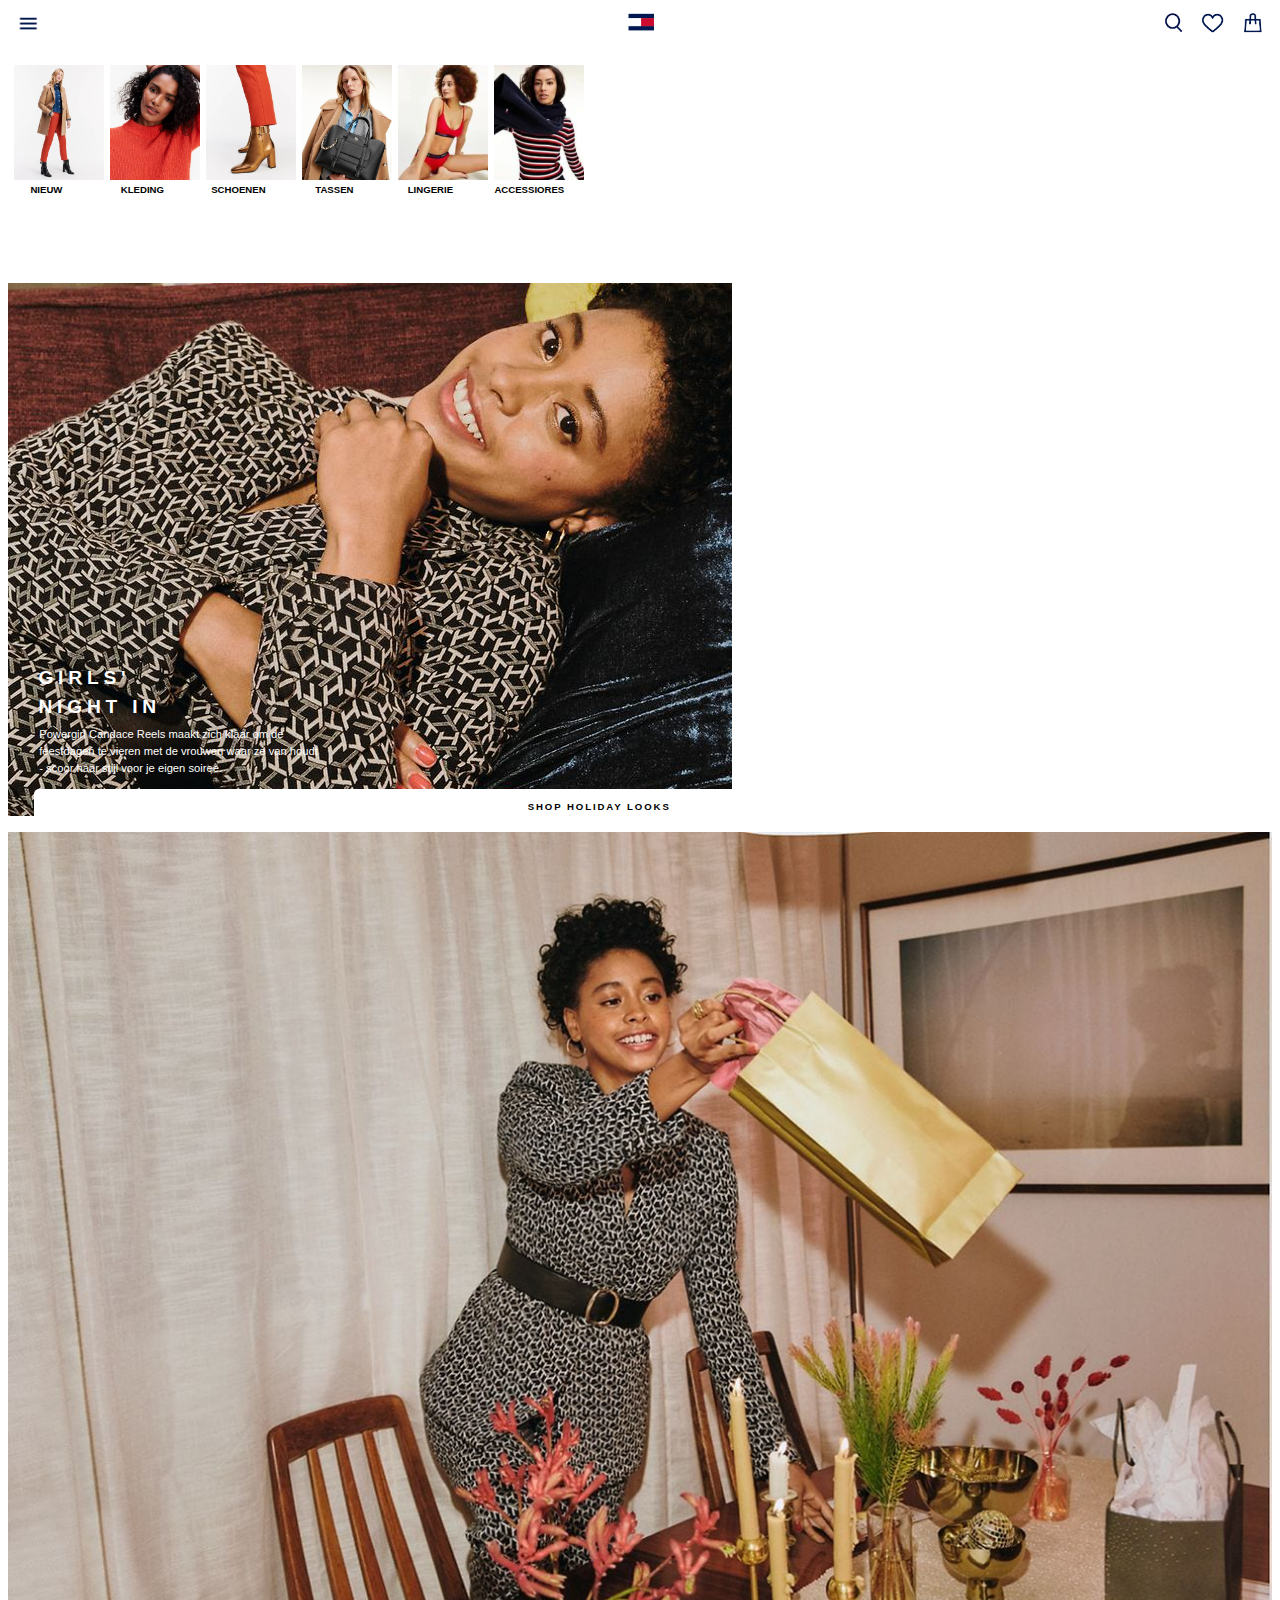
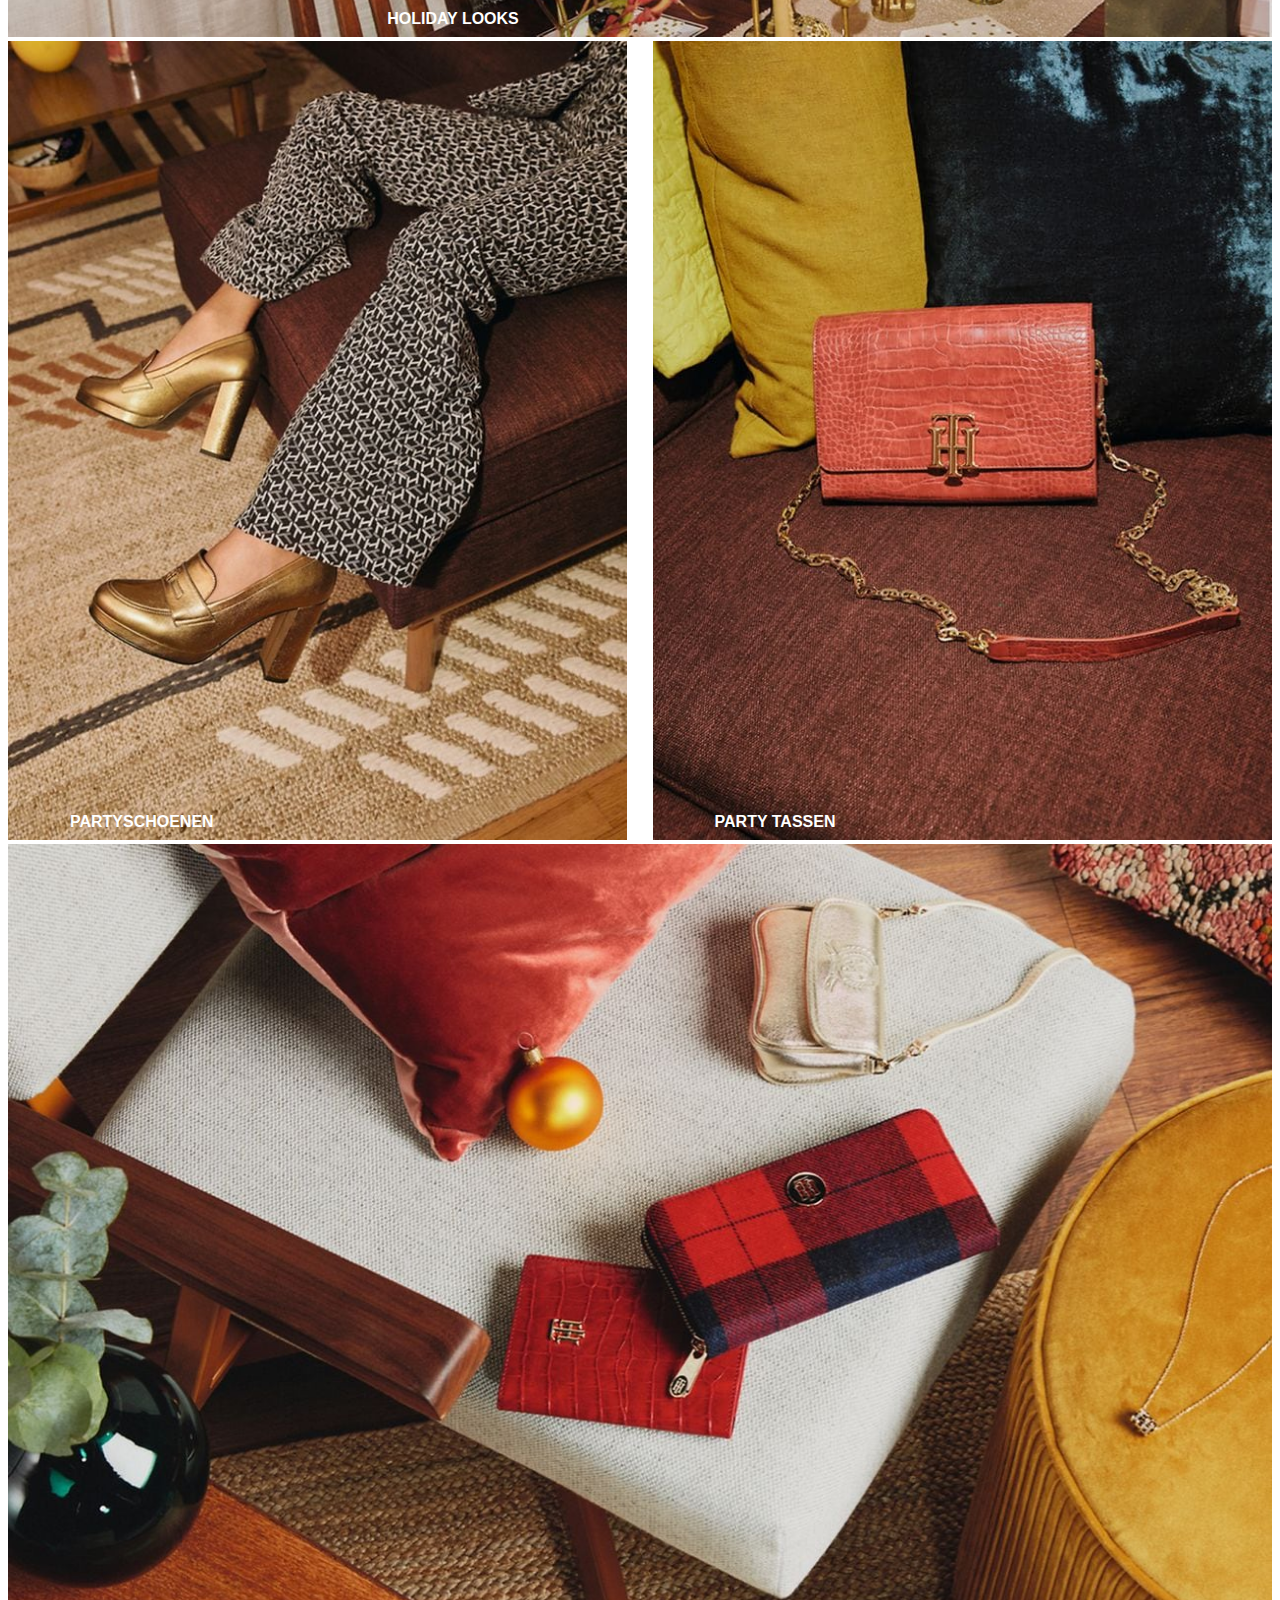
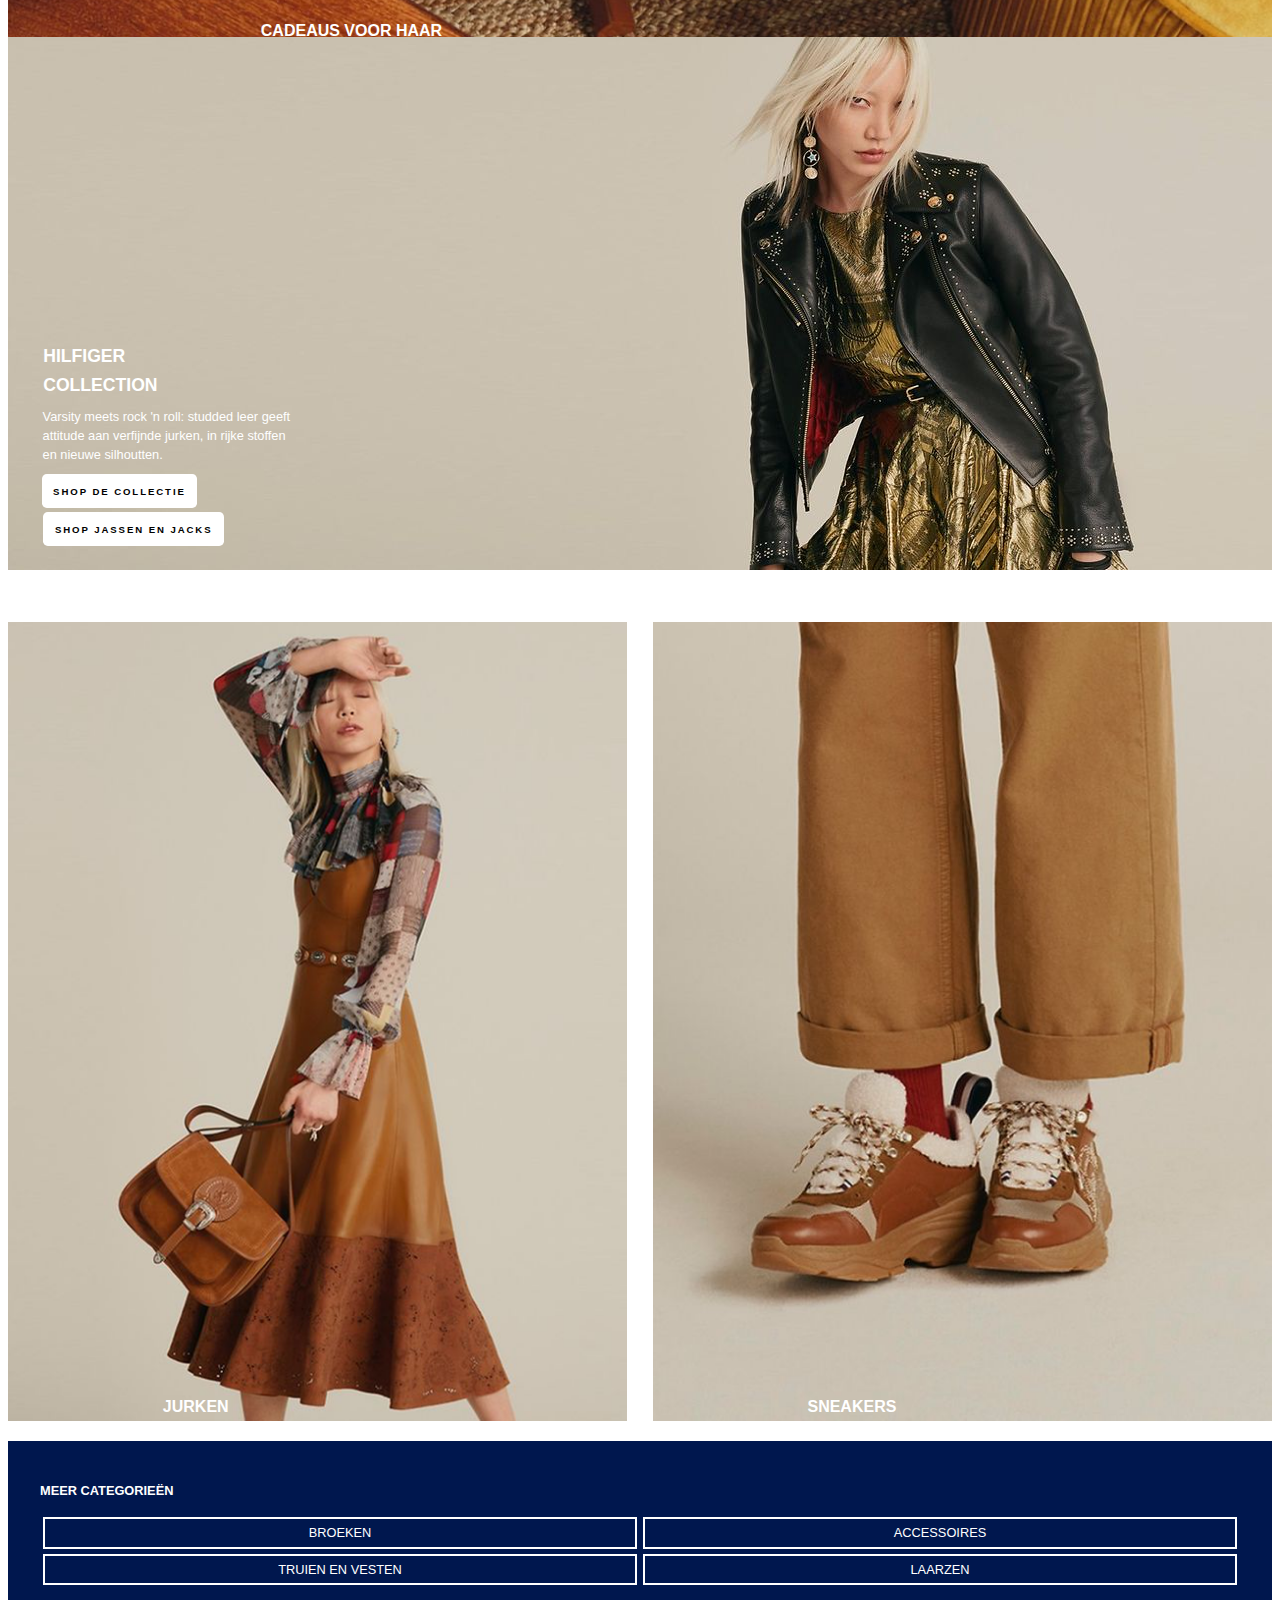
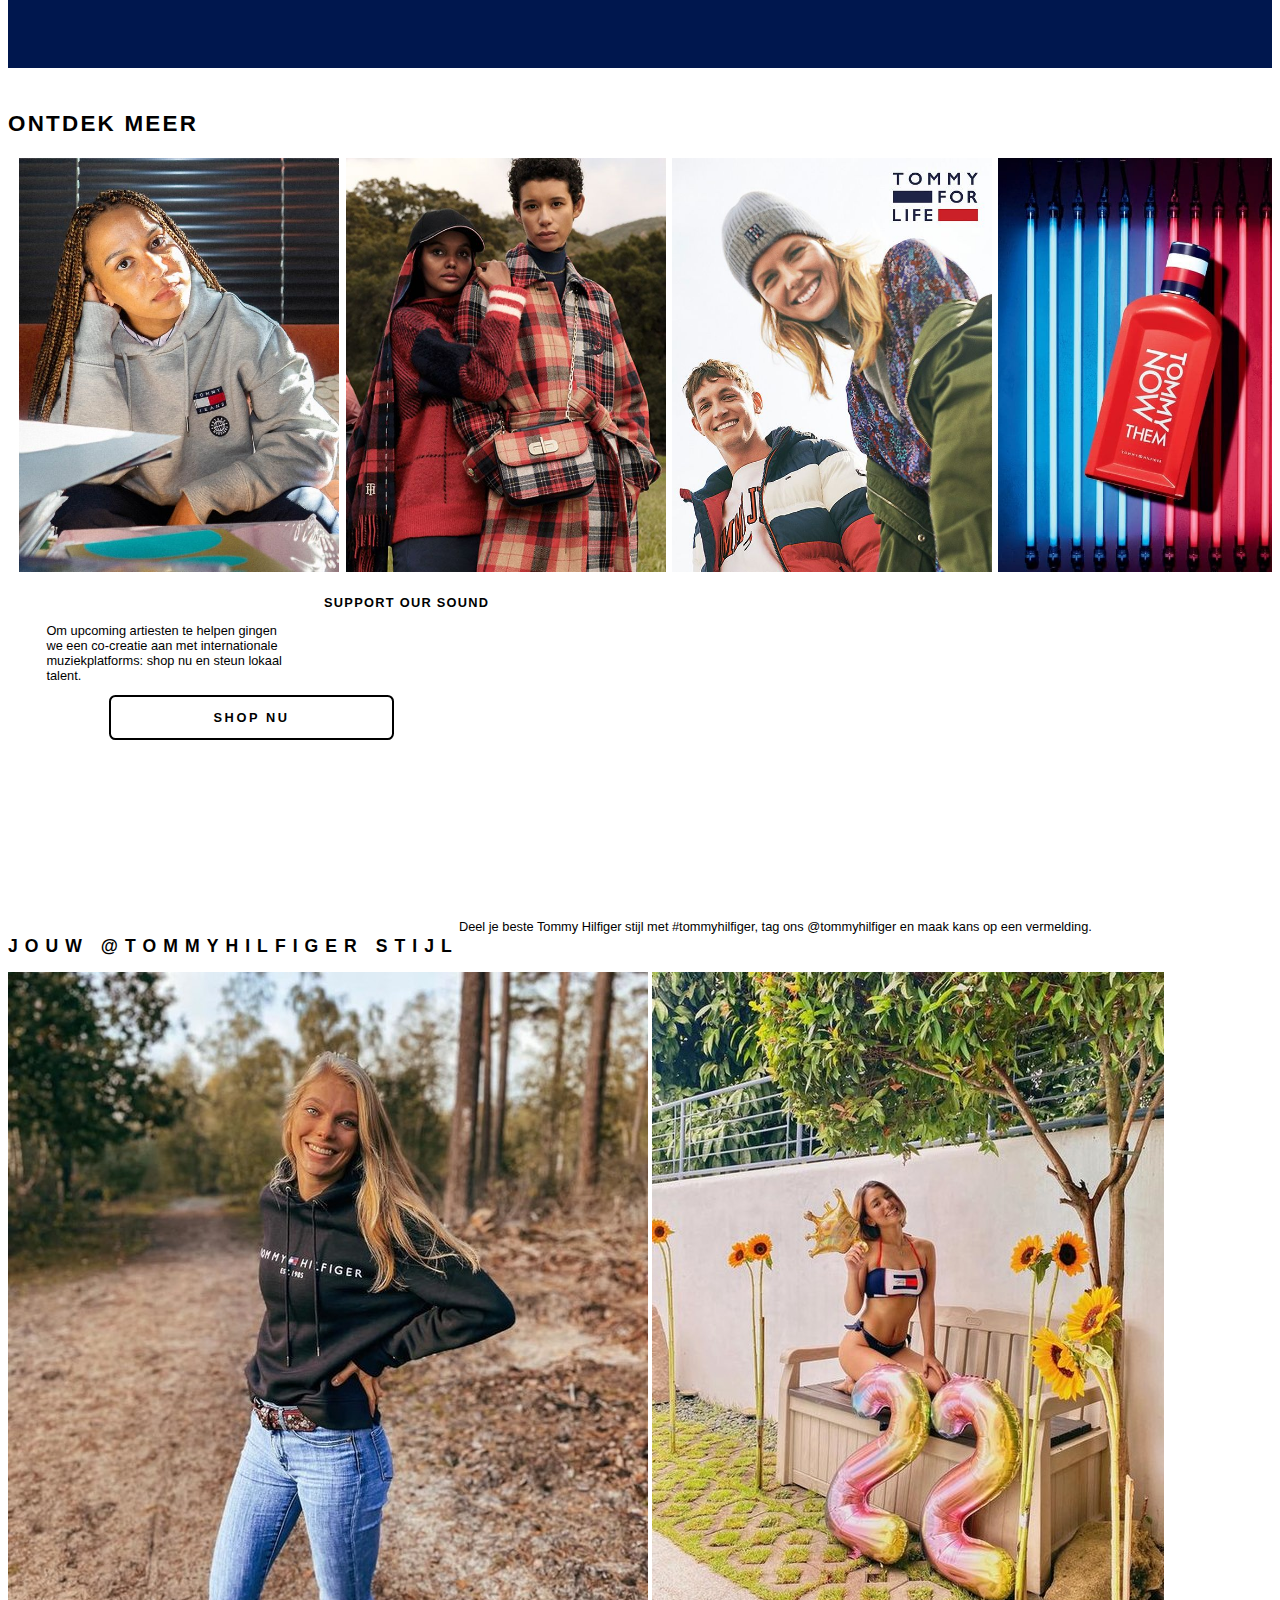
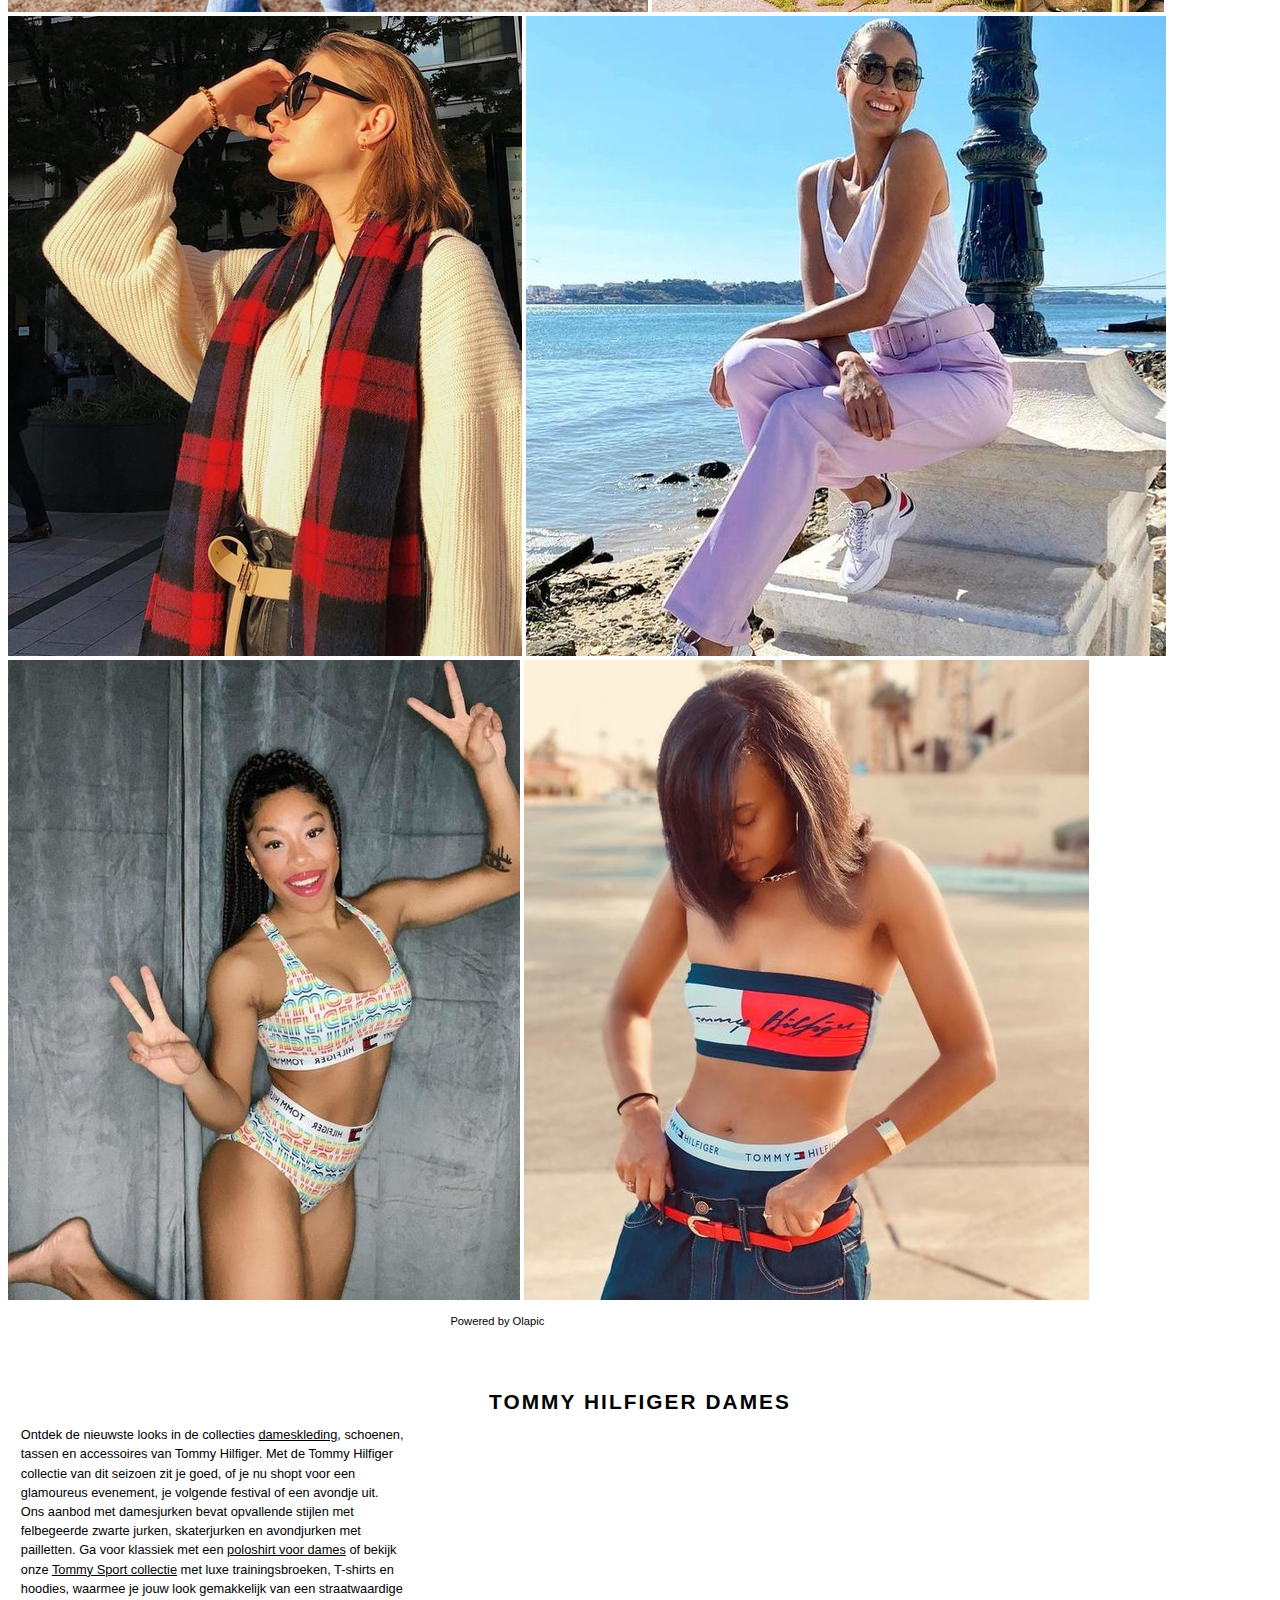
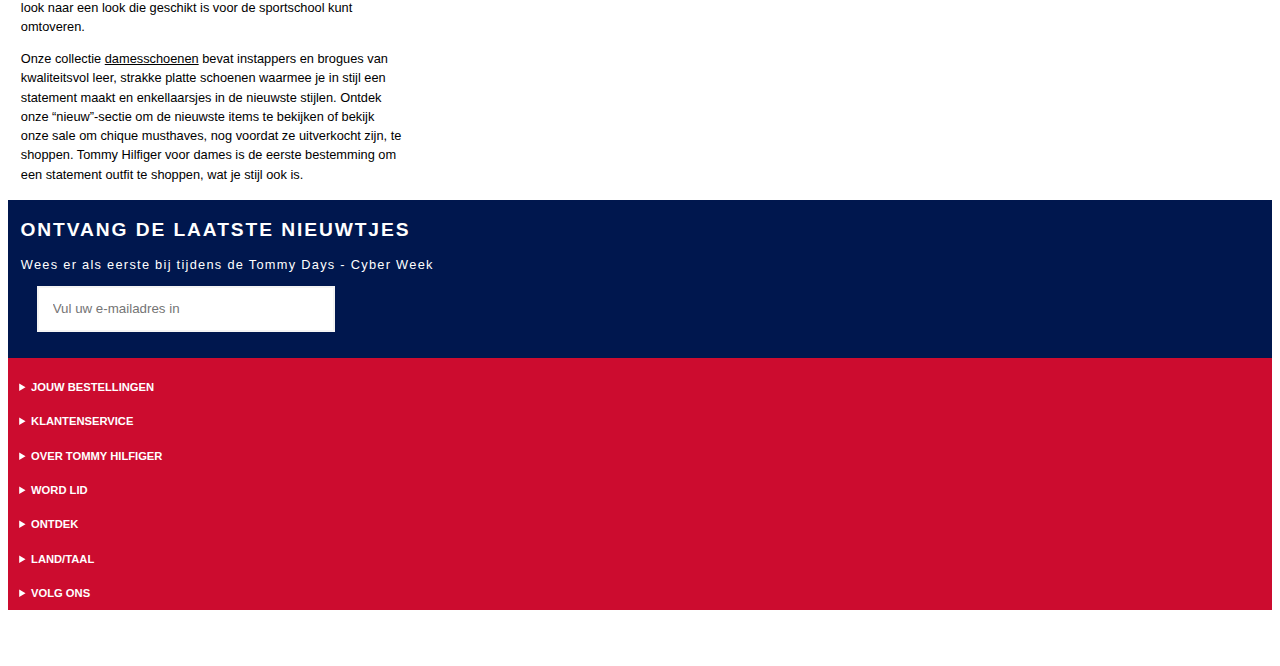
==== commit 21af9fb7: "Add files via upload" ====
--- a/index.html
+++ b/index.html
@@ -124,7 +124,7 @@
                 </li>
             </ul>
         </section>
-        <section>
+        <section class="categorie">
             <h2>meer categorieën</h2>
             <ol>
                 <li><a href="#">broeken</a></li>
@@ -137,10 +137,10 @@
             <nav>
                <h2>Ontdek meer</h2>
                 <ul>
-                    <li><img src="images/support_sound.jpg"></li>
-                    <li><img src="images/slider_1.jpg"></li>
-                    <li><img src="images/slider_2.jpg"></li>
-                    <li><img src="images/slider_3.jpg"></li>
+                    <li><img src="images/support_sound.jpg" alt="foto_1"></li>
+                    <li><img src="images/slider_1.jpg" alt="foto_1"></li>
+                    <li><img src="images/slider_2.jpg" alt="foto_1"></li>
+                    <li><img src="images/slider_3.jpg" alt="foto_1"></li>
                 </ul>
                 <h3>support our sound</h3>
                         <p>Om upcoming artiesten te helpen gingen we een co-creatie aan met internationale muziekplatforms: shop nu en steun lokaal talent.</p><a href="#">shop nu</a>
@@ -150,12 +150,12 @@
             <h2>Jouw @TommyHilfiger stijl </h2>
             <p>Deel je beste Tommy Hilfiger stijl met #tommyhilfiger, tag ons @tommyhilfiger en maak kans op een vermelding. </p>
             <span>
-                <img src="images/stijl_1.jpg">
-                <img src="images/stijl_2">
-                <img src="images/stijl_3">
-                <img src="images/stijl_4.jpg">
-                <img src="images/stijl_5">
-                <img src="images/stijl_6.jpg">
+                <img src="images/stijl_1.jpg" alt="foto_1">
+                <img src="images/stijl_2" alt="foto_1">
+                <img src="images/stijl_3" alt="foto_1">
+                <img src="images/stijl_4.jpg" alt="foto_1">
+                <img src="images/stijl_5" alt="foto_1">
+                <img src="images/stijl_6.jpg" alt="foto_1">
             </span>
             <p>Powered by Olapic</p>
         </section>
--- a/styles/style.css
+++ b/styles/style.css
@@ -1,5 +1,670 @@
-/* CSS Document */
-*, *::after, *::before {
-  box-sizing:border-box;  
-}
-
+html {
+    height: 100%;
+    margin: 0;
+    box-sizing: border-box;
+}
+
+body {
+    font-family: 'mywebfont', sans-serif;
+}
+
+main {
+    overflow: hidden;
+}
+
+a {
+    text-decoration: none;
+}
+
+ul {
+    list-style-type: none;
+}
+
+body header nav {
+    top: -1.5em;
+}
+
+/* display flex om ........., list style none om geen puntje voor de li te hebben */
+nav ul {
+    display: flex;
+}
+
+/* de grootte van de iconen */
+body header nav ul li img {
+    width: 2.5em;
+}
+
+/* display flex om iconen naast elkaar te zetten, space-between om ruimte te houden tussen de iconen, relative om alle iconen op dezelfde plek te houden */
+body header nav {
+    display: flex;
+    justify-content: space-between;
+    position: relative;
+}
+
+/* logo in het midden gecentreerd */
+body header nav ul:nth-of-type(2) li {
+    position: absolute;
+    left: 50%;
+    top: 50%;
+    transform: translate(-50%, -50%);
+}
+
+/* hamburgermenu naar links geplaatst */
+body header nav ul:nth-of-type(1) li {
+    position: absolute;
+    left: 0.1em;
+    top: 1.45em;
+}
+
+/* Rechter iconen meer naast elkaar gezet */
+body header nav ul:nth-of-type(3) li {
+    width: 2.5em;
+}
+
+/* Grootte van de foto's van de slider */
+body header ul:nth-of-type(1) li figure img {
+    width: 140%;
+    overflow: hidden;
+}
+
+/* Elementen om de slider te maken */
+header section:nth-of-type(1) ul:nth-of-type(1) {
+    display: flex;
+    overflow-x: scroll;
+    position: relative;
+    top: -3.5em;
+}
+
+/* De slider meer naar links centreren en flex-shrink voor ..... */
+header section:nth-of-type(1) ul:nth-of-type(1) li {
+    margin-left: -3em;
+    flex-shrink: 0;
+}
+
+/* De foto's dichter naar elkaar toe zetten */
+header section:nth-of-type(1) ul:nth-of-type(1) figure {
+    position: relative;
+    right: 1.6em;
+    width: 4em;
+}
+
+/* De grootte van het onderschrift */
+header section:nth-of-type(1) ul figcaption {
+    font-size: 0.6em;
+    text-transform: uppercase;
+    text-align: center;
+    font-weight: 900;
+}
+
+/* de maximale grootte van de foto aangeven */
+body main section:nth-of-type(1) img {
+    display: flex;
+    z-index: 10;
+}
+
+/* titel regel 1 aanpassen */
+body main section:nth-of-type(1) h3:nth-of-type(1) {
+    position: absolute;
+    bottom: 10em;
+    font-size: 1.2em;
+    color: white;
+    left: 2em;
+    letter-spacing: 0.25em;
+    text-transform: uppercase;
+    font-weight: 900;
+    z-index: 10;
+}
+
+/* titel regel 2 aanpassen */
+body main section:nth-of-type(1) h3:nth-of-type(2) {
+    position: absolute;
+    bottom: 8.5em;
+    font-size: 1.2em;
+    color: white;
+    left: 2em;
+    letter-spacing: 0.25em;
+    text-transform: uppercase;
+    font-weight: 900;
+    z-index: 10;
+}
+
+/* ondertekst aanpassingen */
+body main section:nth-of-type(1) p {
+    position: absolute;
+    font-size: 0.7em;
+    bottom: 10em;
+    color: white;
+    left: 3.5em;
+    line-height: 1.5em;
+    font-weight: 500;
+    z-index: 10;
+    max-width: 25em;
+}
+
+body main section:nth-of-type(1) a {
+    position: absolute;
+    color: black;
+    font-size: 0.6em;
+    bottom: 8em;
+    left: 3.5em;
+    right: 12em;
+    background-color: white;
+    padding: 1.2em;
+    border-radius: 0.5em;
+    font-weight: 800;
+    text-transform: uppercase;
+    letter-spacing: 0.2em;
+    text-align: center;
+    z-index: 10;
+}
+
+body main section:nth-of-type(2) img {
+    width: 100%;
+}
+
+body main section:nth-of-type(2) ul {
+    display: flex;
+    flex-wrap: wrap;
+    padding: 0;
+    justify-content: space-between;
+}
+
+body main section:nth-of-type(2) li:nth-of-type(1) {
+    flex-basis: 100%;
+}
+
+body main section:nth-of-type(2) li:nth-of-type(2), body main section:nth-of-type(2) li:nth-of-type(3) {
+    flex-basis: 49%;
+}
+
+body main section:nth-of-type(2) li {
+    position: relative;
+}
+
+body main section:nth-of-type(2) h4 {
+    position: absolute;
+    bottom: 1em;
+    color: white;
+    text-transform: uppercase;
+    bottom: -0.5em;
+    font-weight: 900;
+    justify-content: center;
+}
+
+body main section:nth-of-type(2) ul li:nth-of-type(1) a h4 {
+    right: 30%;
+    left: 30%;
+}
+
+body main section:nth-of-type(2) ul li:nth-of-type(2) a h4, body main section:nth-of-type(2) ul li:nth-of-type(3) a h4  {
+    right: 10%;
+    left: 10%;
+}
+
+body main section:nth-of-type(2) ul li:nth-of-type(4) a h4 {
+    right: 20%;
+    left: 20%;
+}
+
+body main section:nth-of-type(3) {
+    position: relative;
+    top: 0.1em;
+}
+
+body main section:nth-of-type(3) h3 {
+    position: relative;
+    right: -2em;
+    text-transform: uppercase;
+    font-size: 1.1em;
+    color: white;
+}
+
+body main section:nth-of-type(3) h3:nth-of-type(1) {
+    bottom: 14em;
+}
+
+body main section:nth-of-type(3) h3:nth-of-type(2) {
+    bottom: 14.5em;
+}
+
+body main section:nth-of-type(3) p {
+    position: relative;
+    bottom: 20.5em;
+    left: 2em;
+    font-size: 0.8em;
+    color: white;
+    left: 2.7em;
+    line-height: 1.5em;
+    font-weight: 500;
+    max-width: 20em;
+}
+
+body main section:nth-of-type(3).collectie a {
+    color: black;
+    position: relative;
+    font-size: 0.6em;
+    right: 12em;
+    background-color: white;
+    padding: 1.2em;
+    border-radius: 0.5em;
+    font-weight: 800;
+    text-transform: uppercase;
+    letter-spacing: 0.2em;
+    text-align: center;
+}
+
+body main section:nth-of-type(3) a:nth-of-type(1) {
+    bottom: 27em;
+    left: 3.5em;
+}
+
+body main section:nth-of-type(3) a:nth-of-type(2) {
+    bottom: 23em;
+    left: -13em;
+}
+
+body main section:nth-of-type(4) {
+    position: relative;
+    bottom: 11.5em;
+}
+
+body main section:nth-of-type(4) img {
+    width: 100%;
+}
+
+body main section:nth-of-type(4) li {
+    position: relative;
+}
+
+body main section:nth-of-type(4) ul {
+    display: flex;
+    flex-wrap: wrap;
+    padding: 0;
+    justify-content: space-between;
+}
+
+body main section:nth-of-type(4) li:nth-of-type(1), body main section:nth-of-type(4) li:nth-of-type(2) {
+    flex-basis: 49%;
+}
+
+body main section:nth-of-type(4) h4 {
+    position: absolute;
+    bottom: 1em;
+    color: white;
+    text-transform: uppercase;
+    bottom: -0.8em;
+    font-weight: 900;
+    justify-content: center;
+    left: 25%;
+}
+
+body main section:nth-of-type(5) ol {
+    display: flex;
+    list-style-type: none;
+    flex-wrap: wrap;
+    justify-content: space-between;
+    padding: 0;
+}
+
+body main section:nth-of-type(5) li {
+    display: flex;
+    flex-basis: 50%;
+}
+
+/* achtergrond kleur section */
+body main section:nth-of-type(5) {
+    position: relative;
+    background-color: rgb(0, 23, 78);
+    padding-top: 2em;
+    padding-right: 2em;
+    padding-left: 2em;
+    padding-bottom: 4em;
+    bottom: 11.5em;
+}
+
+body main section:nth-of-type(5) h2 {
+    color: white;
+    text-transform: uppercase;
+    font-size: 0.8em;
+}
+
+body main section:nth-of-type(5) a {
+    color: white;
+    border: white solid 0.2em;
+    padding: 0.5em;
+    margin: 0.2em;
+    text-transform: uppercase;
+    font-size: 0.8em;
+    font-weight: 500;
+    flex-grow: 1;
+    text-align: center;
+}
+
+/* slider 2.0 */
+body main section:nth-of-type(6) {
+    position: relative;
+    bottom: 10em;
+}
+
+body main section:nth-of-type(6) h2 {
+    font-size: 1.4em;
+    text-transform: uppercase;
+    letter-spacing: 0.1em;
+}
+
+body main section:nth-of-type(6) ul {
+    display: flex;
+    overflow-x: scroll;
+    margin-left: -2em;
+}
+
+body main section:nth-of-type(6) li {
+    margin: 0.2em;
+}
+
+body main section:nth-of-type(6) img {
+    flex-shrink: 0;
+    background-color: green;
+    max-width: 20em;
+}
+
+body main section:nth-of-type(6) h3 {
+    position: relative;
+    font-size: 0.8em;
+    text-transform: uppercase;
+    letter-spacing: 0.1em;
+    left: 25%;
+}
+
+body main section:nth-of-type(6) p {
+    font-size: 0.8em;
+    max-width: 19em;
+    margin-left: 3em;
+}
+
+body main section:nth-of-type(6) a {
+    position: relative;
+    color: black;
+    font-size: 0.8em;
+    border: 0.2em solid black;
+    background-color: white;
+    padding-left: 8em;
+    padding-right: 8em;
+    padding-top: 1em;
+    padding-bottom: 1em;
+    border-radius: 0.5em;
+    font-weight: 600;
+    text-transform: uppercase;
+    letter-spacing: 0.2em;
+    text-align: center;
+    margin-left: 8%;
+    top: 1em;
+}
+
+/* jouw Tommy stijl */
+body main section:nth-of-type(7) {
+    position: relative;
+    top: 3em;
+}
+
+body main section:nth-of-type(7) h2 {
+    font-size: 1.1em;
+    text-transform: uppercase;
+    letter-spacing: 0.4em;
+}
+
+body main section:nth-of-type(7) p:nth-of-type(1) {
+    position: relative;
+    font-size: 0.8em;
+    line-height: 1.8em;
+    bottom: 1.5em;
+}
+
+body main section:nth-of-type(7) {
+    display: flex;
+    flex-wrap: wrap;
+}
+
+body main section:nth-of-type(7) img {
+    max-width: 100%;
+}
+
+body main section:nth-of-type(7) p:nth-of-type(2) {
+    position: relative;
+    font-size: 0.7em;
+    left: 35%;
+}
+
+body main article:nth-of-type(1) h2 {
+    position: relative;
+    font-size: 1.3em;
+    text-transform: uppercase;
+    letter-spacing: 0.1em;
+    bottom: -4em;
+    text-align: center;
+}
+
+body main article:nth-of-type(1) p {
+    position: relative;
+    bottom: -6em;
+    max-width: 30em;
+    padding-left: 1em;
+    padding-right: 1em;
+    line-height: 1.5em;
+    font-size: 0.8em;
+}
+
+body main article:nth-of-type(1) a {
+    text-decoration: underline;
+}
+
+body main  article:nth-of-type(1) p:nth-of-type(2) {
+    padding-bottom: 5em;
+}
+
+/* Opmaak footer */
+body footer section:nth-of-type(1) {
+    background-color: rgb(0, 23, 78);
+    color: white;
+}
+
+body footer section:nth-of-type(1) h2 {
+    position: relative;
+    text-transform: uppercase;
+    font-size: 1.2em;
+    color: white;
+    padding-top: 1em;
+    padding-left: 0.65em;
+    letter-spacing: 0.1em;
+}
+
+body footer section:nth-of-type(1) p {
+    position: relative;
+    font-size: 0.8em;
+    color: white;
+    padding: 1em;
+    bottom: 1em;
+    font-weight: 300;
+    letter-spacing: 0.1em;
+}
+
+body footer section:nth-of-type(1) input {
+    position: relative;
+    padding: 1em;
+    width: 20em;
+    border: 0.2em solid rgb(244,244,244);
+    margin: 2.2em;
+    bottom: 4em;
+}
+
+/* uitklap footer */
+body footer section:nth-of-type(2) {
+    position: relative;
+    background-color: rgb(204, 12, 47);
+    color: white;
+    bottom: 3.5em;
+}
+
+body footer section:nth-of-type(2) details {
+    font-size: 0.7em;
+    padding: 1em;
+    text-transform: uppercase;
+    font-weight: 800;
+}
+
+body footer section:nth-of-type(2) details:nth-of-type(1) {
+    padding-top: 2em;
+}
+
+
+
+
+
+
+/* Detail pagina */
+body header h2 {
+    position: relative;
+    background-color: rgb(29, 46, 93);
+    color: white;
+    padding-top: 1em;
+    padding-bottom: 1em;
+    bottom: 4em;
+    font-size: 0.7em;
+    text-align: center;
+}
+
+body main section:nth-of-type(1) .slider {
+    position: relative;
+    margin-left: -3em;
+    bottom: 3em;
+}
+
+body main section:nth-of-type(1) nav ul {
+    display: flex;
+    overflow-x: scroll;
+}
+
+body main section:nth-of-type(1) nav ul li img {
+    flex-shrink: 0;
+    max-width: 20em;
+}
+
+body main section:nth-of-type(1) li {
+    margin: 0.2em;
+}
+
+body main section:nth-of-type(2) .th {
+    position: relative;
+    font-size: 0.8em;
+    color: rgb(0, 23, 78);
+    text-transform: uppercase;
+    font-weight: 600;
+    bottom: 0.5em;
+}
+
+body main section:nth-of-type(2) h3 {
+    position: relative;
+    color: rgb(185, 40, 52);
+    text-transform: uppercase;
+    letter-spacing: 0.2em;
+    font-weight: 900;
+    bottom: 0.5em;
+    line-height: 1.3em;
+}
+
+body main section:nth-of-type(2) span:nth-of-type(1) {
+    display: flex;
+}
+
+body main section:nth-of-type(2) span:nth-of-type(1) p:nth-of-type(1) {
+    font-weight: 900;
+    color: rgb(0, 23, 78);
+    position: relative;
+    bottom: 1.2em;
+    font-size: 1em;
+}
+
+body main section:nth-of-type(2) span:nth-of-type(1) p:nth-of-type(2) {
+    font-weight: 200;
+    color: grey;
+    position: relative;
+    bottom: 1.2em;
+    font-size: 0.8em;
+    left: 0.75em;
+}
+
+body main section:nth-of-type(2) span:nth-of-type(2) {
+    display: flex;
+}
+
+
+body main section:nth-of-type(2) span:nth-of-type(2) p:nth-of-type(1) {
+    font-weight: 200;
+    color: grey;
+    position: relative;
+    bottom: 1.2em;
+    font-size: 0.8em;
+    bottom: 2.5em;
+}
+
+body main section:nth-of-type(2) span:nth-of-type(2) p:nth-of-type(2) {
+    position: relative;
+    font-weight: 400;
+    color: rgb(0, 23, 78);
+    position: relative;
+    bottom: 1.2em;
+    font-size: 0.8em;
+    left: 0.75em;
+    bottom: 2.5em;
+}
+
+body main section:nth-of-type(3) {
+    position: relative;
+    top: -2em;
+}
+
+body main section:nth-of-type(3) a img {
+    border-radius: 50%;
+    max-width: 20%;
+}
+
+body main section:nth-of-type(4).maten {
+    display: flex;
+    flex-wrap: wrap;
+    justify-content: space-between;
+    padding: 0;
+}
+
+body main section:nth-of-type(4).maten p {
+    position: absolute;
+    top: 10em;
+}
+
+body main section:nth-of-type(4).maten a {
+    position: relative;
+    top: 13em;
+    color: black;
+    font-size: 1em;
+    border: 0.1em solid black;
+    background-color: white;
+    padding-left: 3em;
+    width: 3em;
+    display: flex;
+}
+
+body main section:nth-of-type(5).extra_info {
+    background-color: red;
+}
+
+body main section:nth-of-type(6).slider_2 {
+    background-color: red;
+}
+
+
+
+
+
+
+
+
+
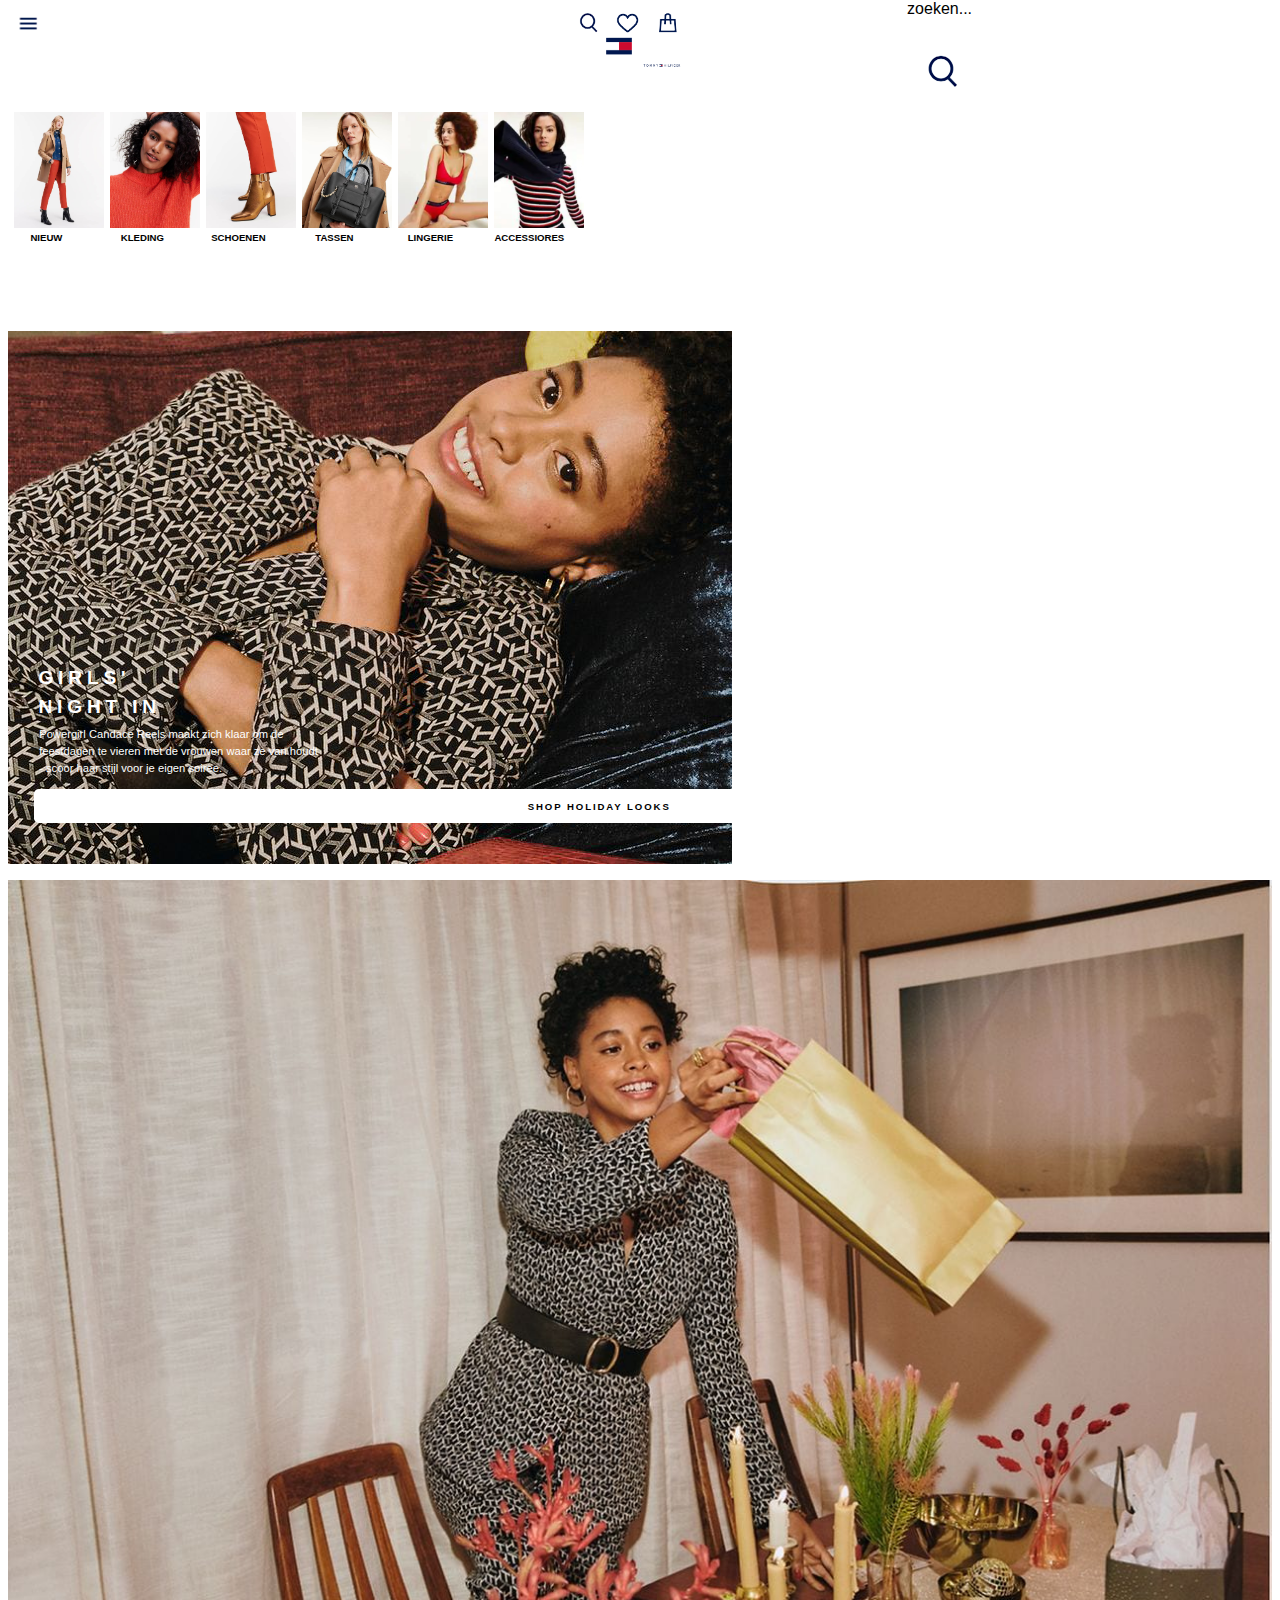
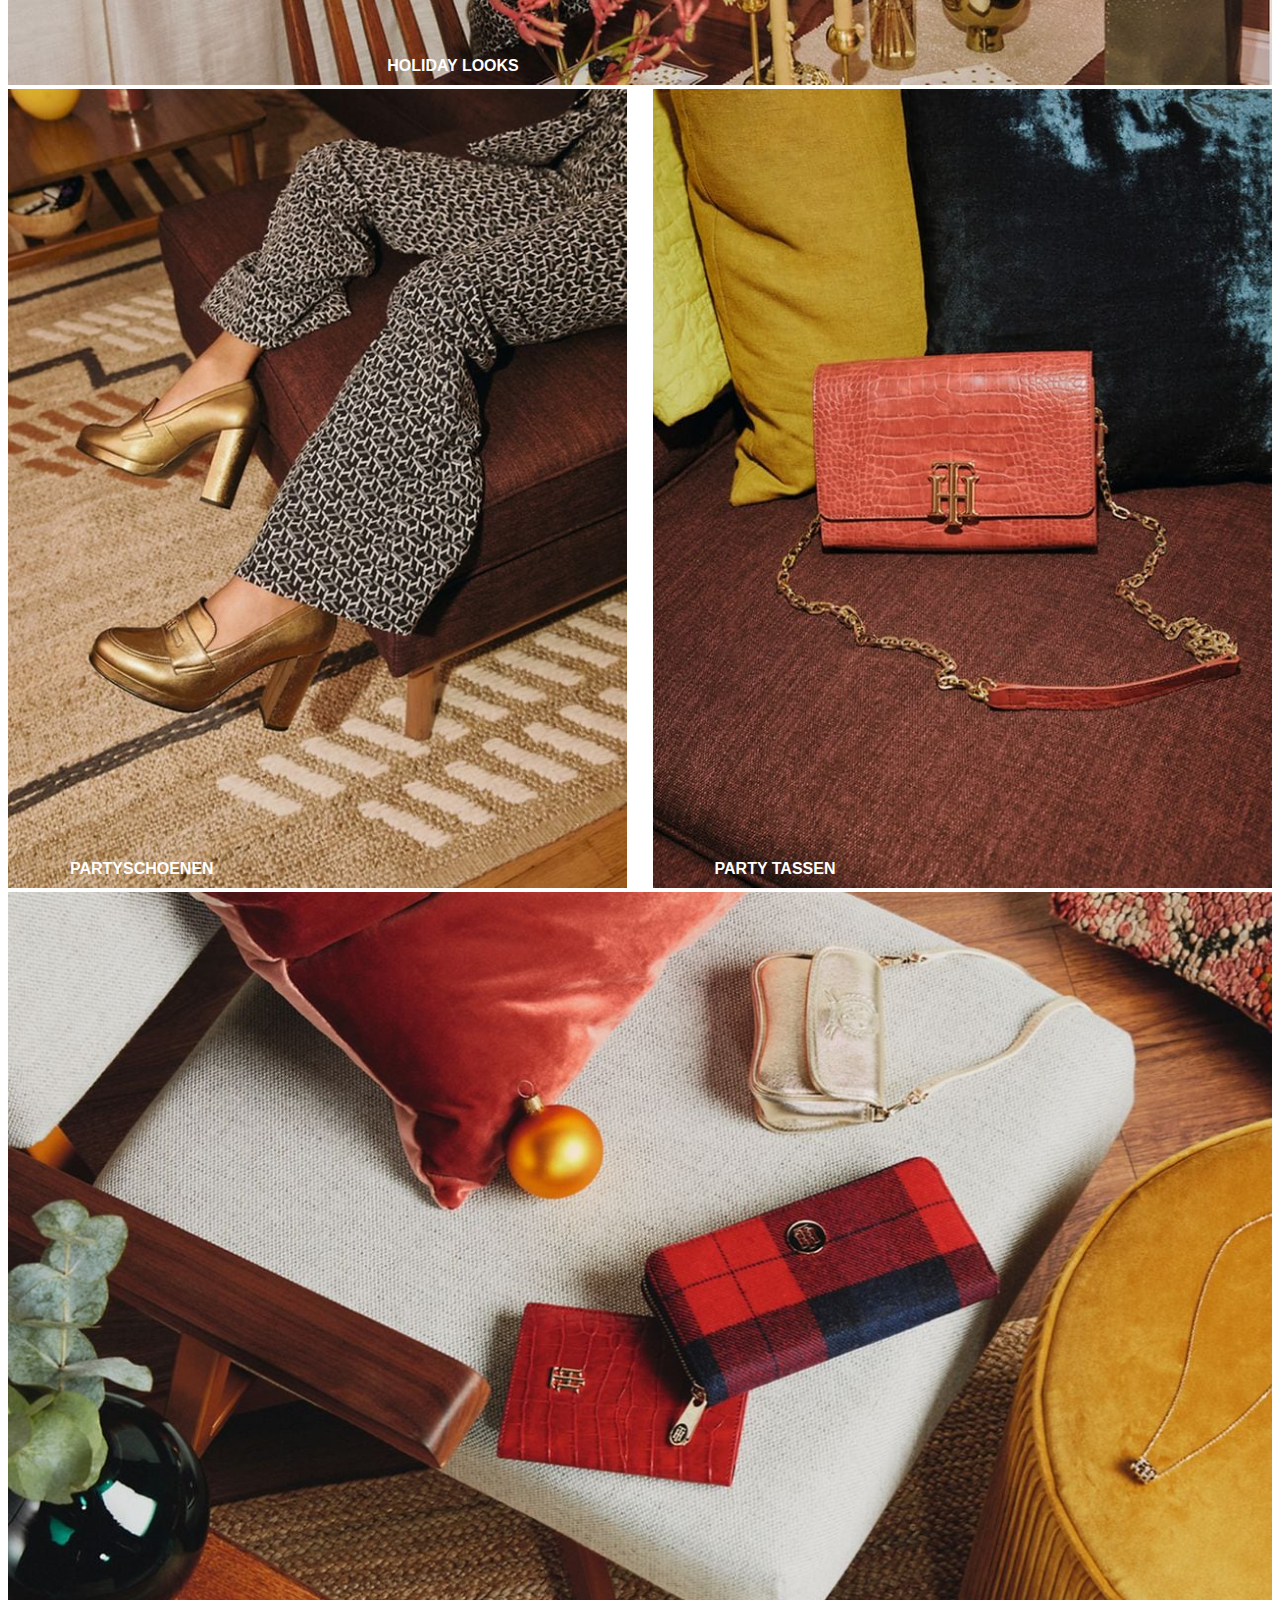
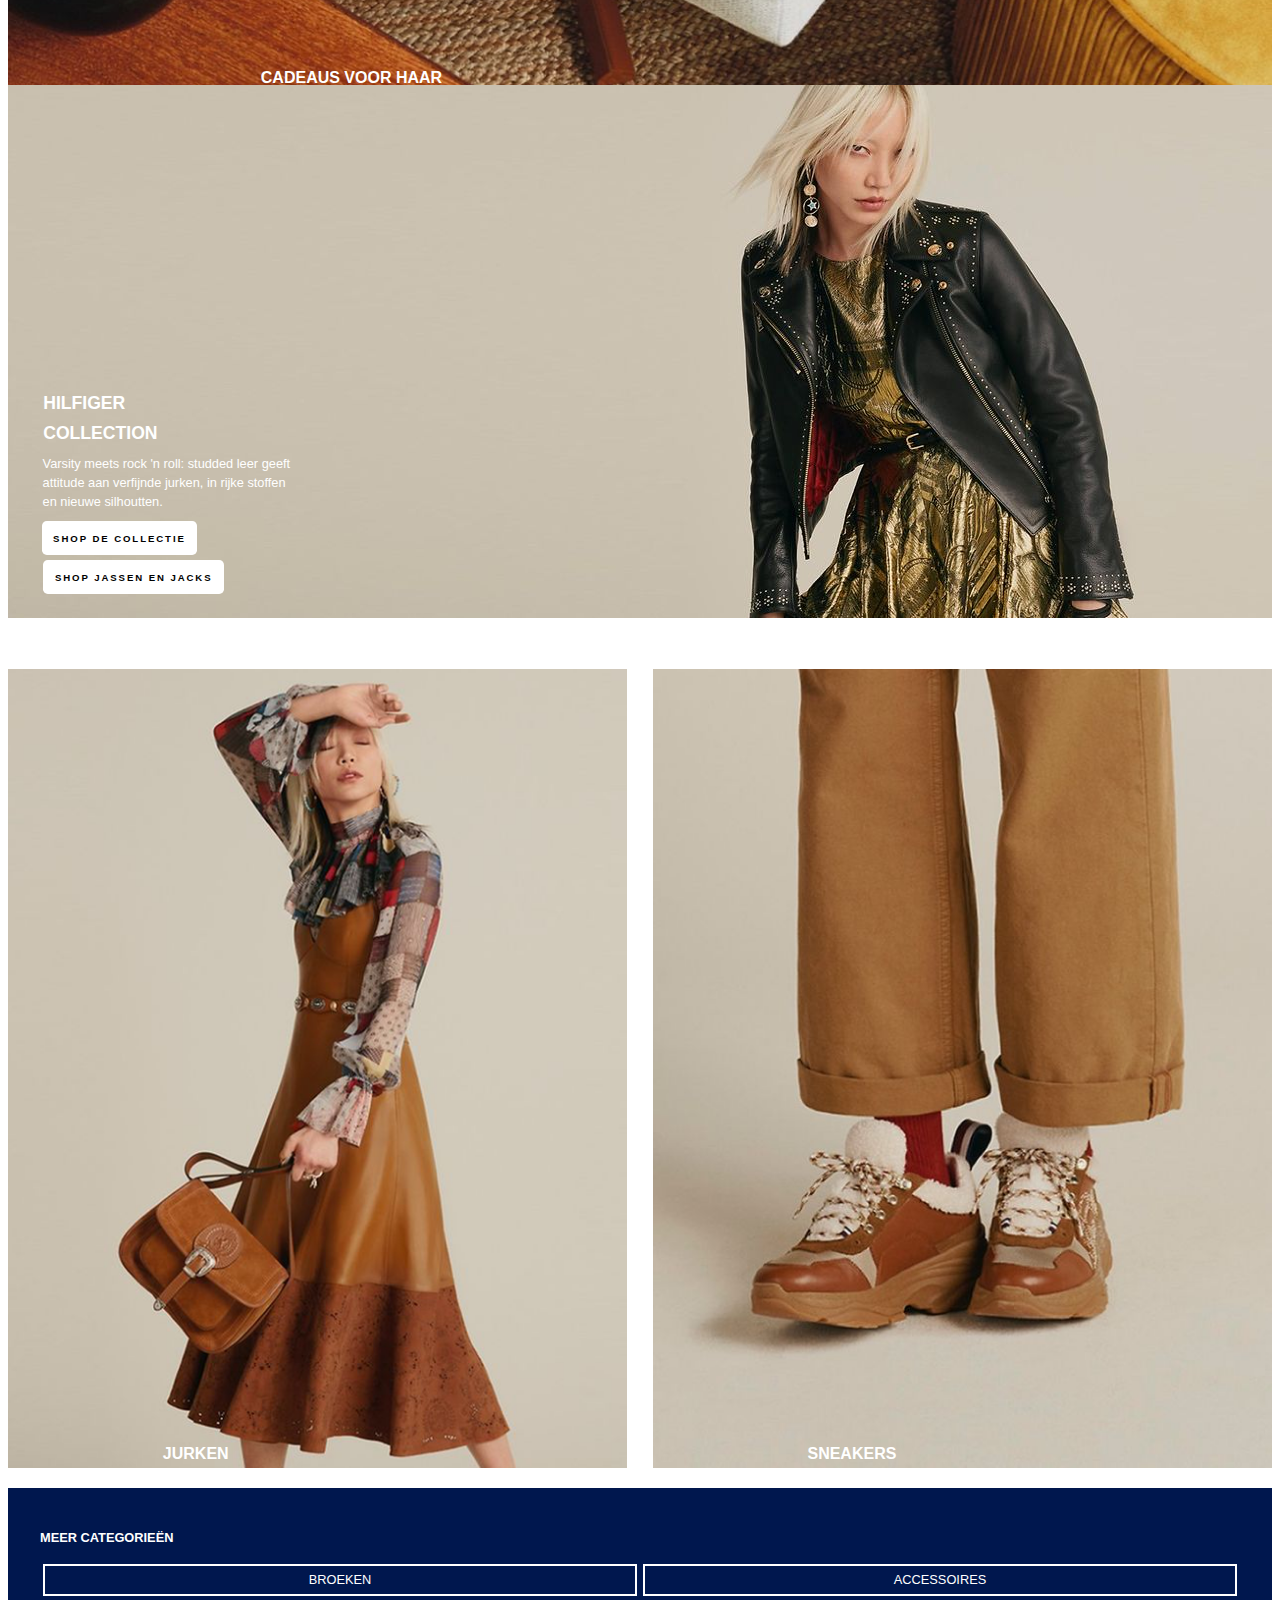
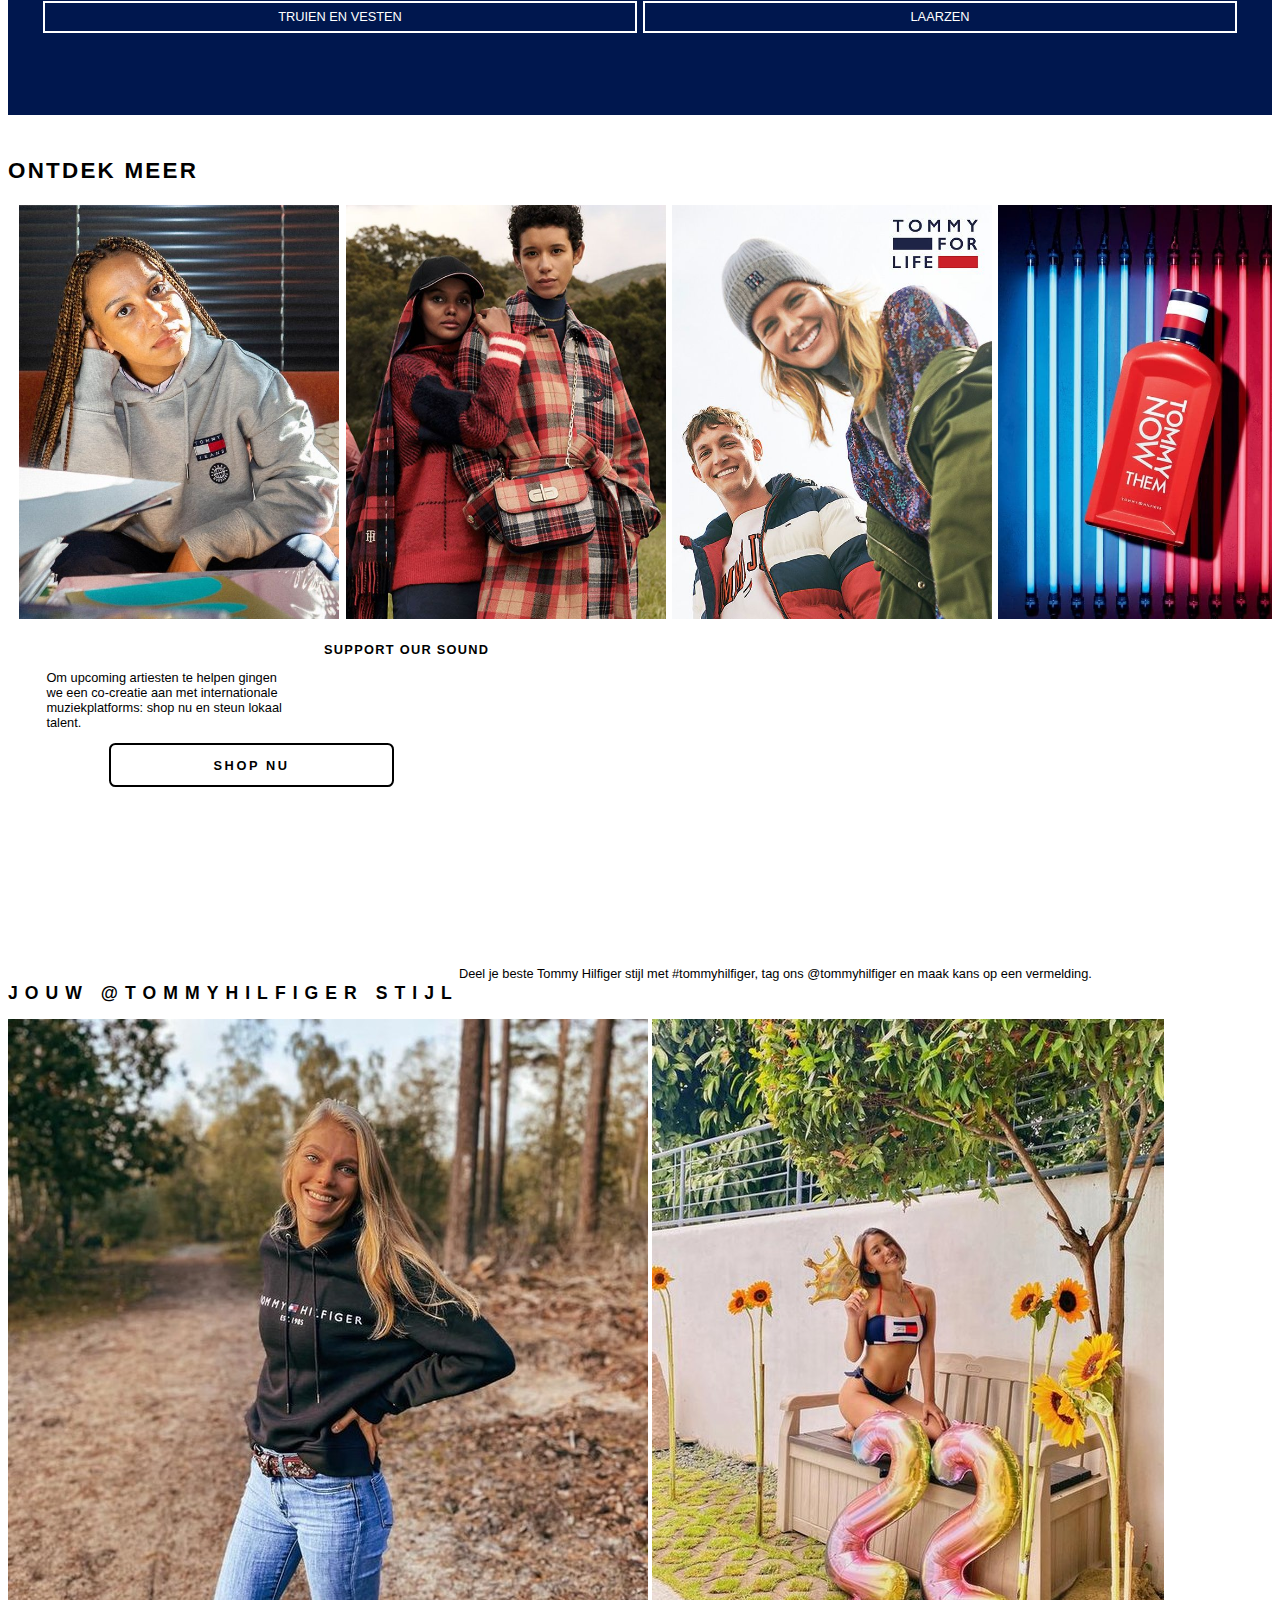
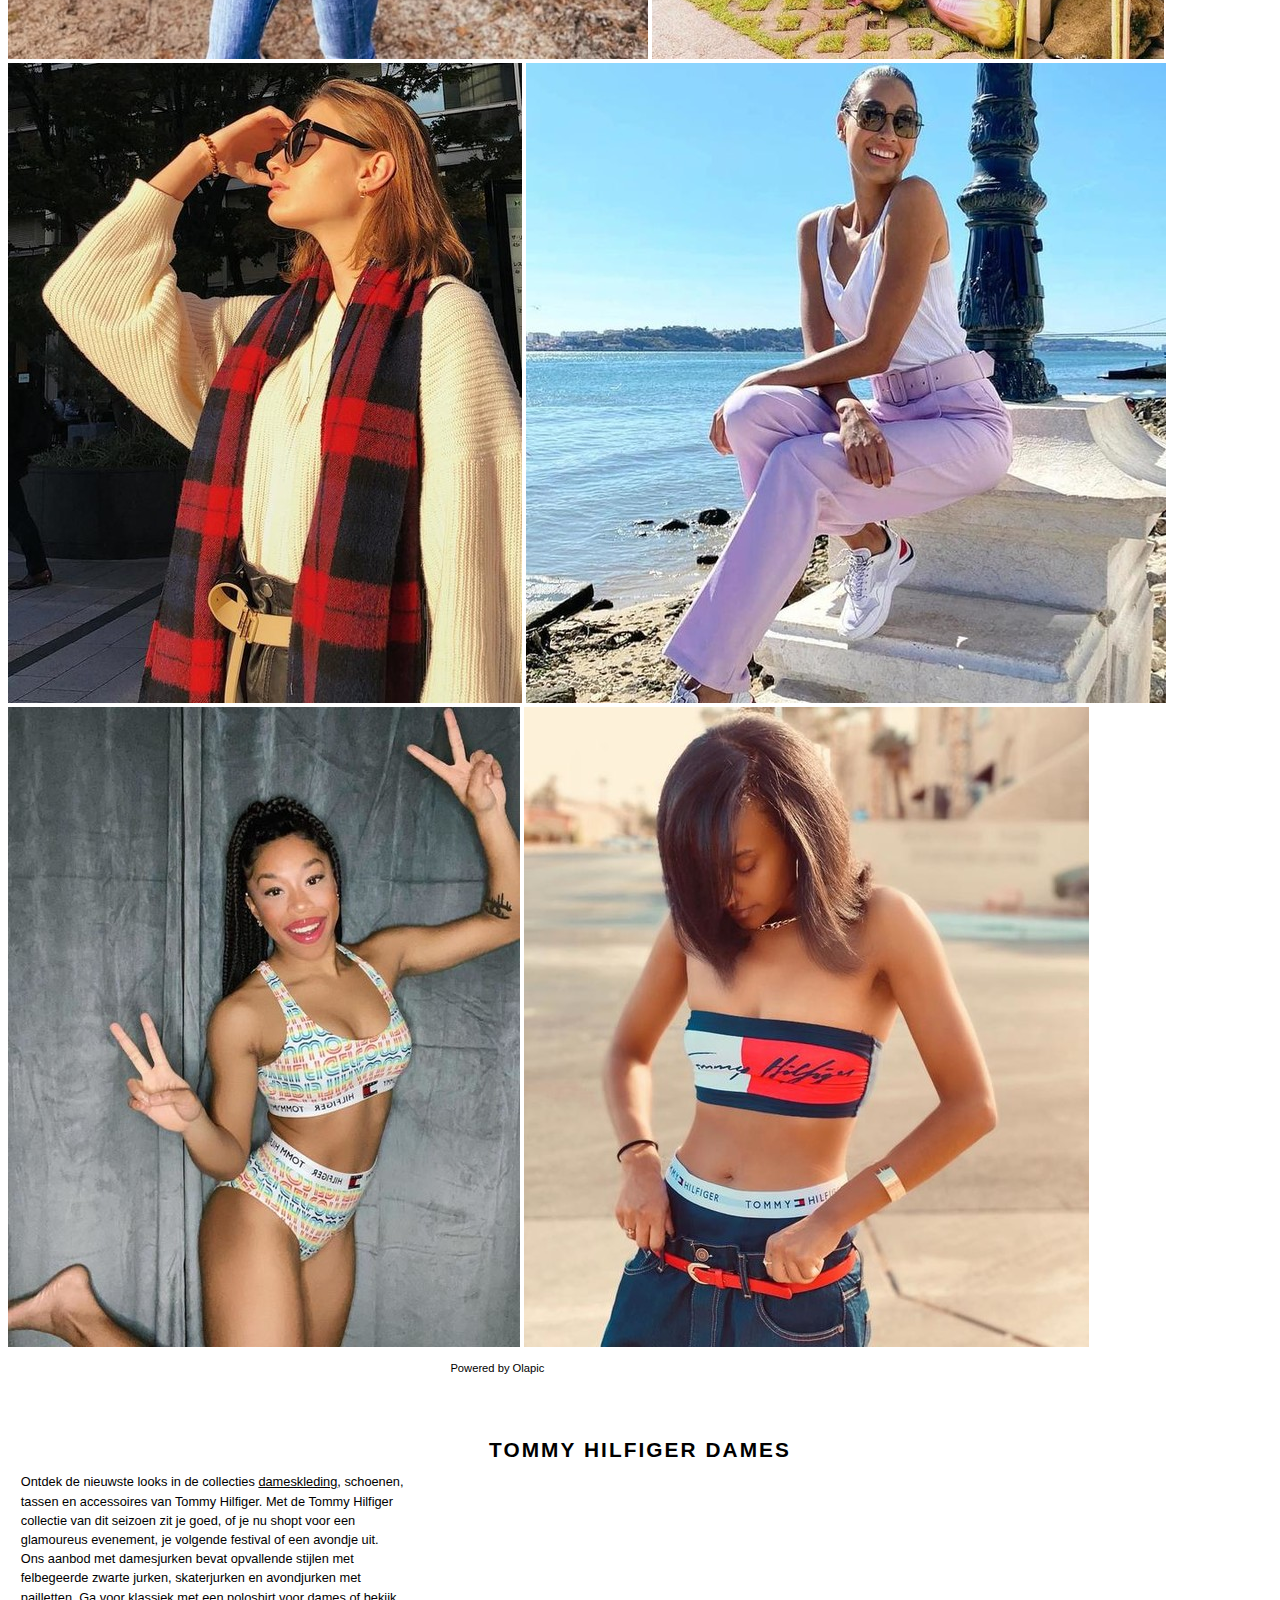
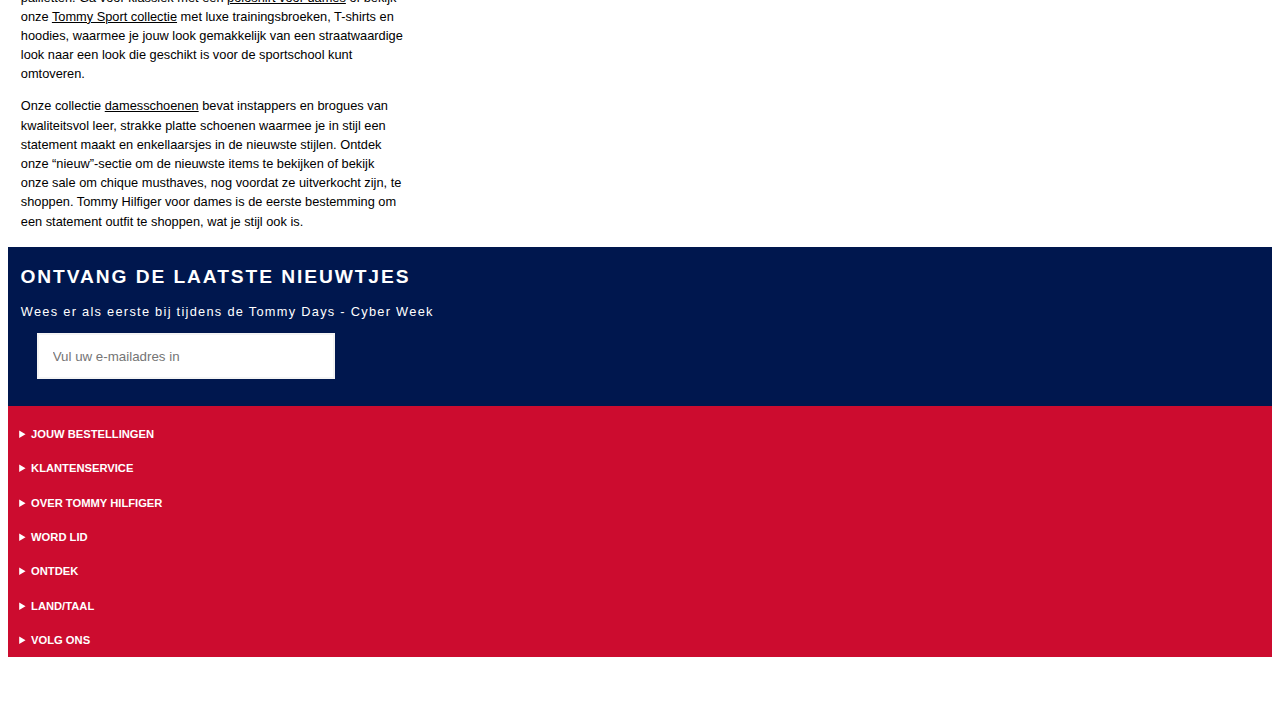
==== commit 61e03147: "Add files via upload" ====
--- a/index.html
+++ b/index.html
@@ -8,9 +8,11 @@
     <link rel="stylesheet" type="text/css" href="styles/style.css">
     <link href="https://fonts.googleapis.com/css?family=Open+Sans&display=swap" rel="stylesheet">
 </head>
+<!-- De head met daarin de stylesheet en het font gelinkt -->
 
 <body>
     <header>
+        <!-- De navigatie -->
         <nav>
             <ul>
                 <li>
@@ -20,6 +22,7 @@
             <ul>
                 <li>
                     <img src="images/logo.png" alt="Tommy_Hilfiger_Logo">
+                    <img src="images/logo_groot.png">
                 </li>
             </ul>
             <ul>
@@ -33,7 +36,10 @@
                     <img src="images/shoppingbag.png" alt="shoppingbag">
                 </li>
             </ul>
+            <form action="#" method="post"><p>zoeken...</p><img src="images/zoeken.png"></form>
+            <a>aanmelden</a>
         </nav>
+        <!-- De navigatie met foto's -->
         <section>
             <ul>
                 <li>
@@ -70,6 +76,7 @@
         </section>
     </header>
     <main>
+        <!-- De grote foto met "girls' night in" -->
         <section>
             <img src="images/foto_5.png" alt="Candace_Reels">
             <h3>girls'</h3>
@@ -77,7 +84,7 @@
             <p>Powergirl Candace Reels maakt zich klaar om de feestdagen te vieren met de vrouwen waar ze van houdt - scoor haar stijl voor je eigen soiree.</p>
             <a href="#">shop holiday looks</a>
         </section>
-
+        <!-- De inspiratie foto's en tegels waar je op kunt klikken -->
         <section>
             <ul>
                 <li>
@@ -102,6 +109,7 @@
                 </li>
             </ul>
         </section>
+        <!-- De tegel waar je op kunt klikken -->
         <section class="collectie">
             <img src="images/foto_8.jpg" alt="collectie">
             <h3>hilfiger</h3>
@@ -110,6 +118,7 @@
             <a href="#">shop de collectie</a>
             <a href="#">shop jassen en jacks</a>
         </section>
+        <!-- Meer inspiratie -->
         <section>
             <ul>
                 <li>
@@ -124,6 +133,7 @@
                 </li>
             </ul>
         </section>
+        <!-- De categorieën -->
         <section class="categorie">
             <h2>meer categorieën</h2>
             <ol>
@@ -133,9 +143,10 @@
                 <li><a href="#">laarzen</a></li>
             </ol>
         </section>
+        <!-- Ontdek meer met foto's in de slider -->
         <section>
             <nav>
-               <h2>Ontdek meer</h2>
+                <h2>Ontdek meer</h2>
                 <ul>
                     <li><img src="images/support_sound.jpg" alt="foto_1"></li>
                     <li><img src="images/slider_1.jpg" alt="foto_1"></li>
@@ -143,9 +154,10 @@
                     <li><img src="images/slider_3.jpg" alt="foto_1"></li>
                 </ul>
                 <h3>support our sound</h3>
-                        <p>Om upcoming artiesten te helpen gingen we een co-creatie aan met internationale muziekplatforms: shop nu en steun lokaal talent.</p><a href="#">shop nu</a>
+                <p>Om upcoming artiesten te helpen gingen we een co-creatie aan met internationale muziekplatforms: shop nu en steun lokaal talent.</p><a href="#">shop nu</a>
             </nav>
         </section>
+        <!-- Inspiratie van social media -->
         <section>
             <h2>Jouw @TommyHilfiger stijl </h2>
             <p>Deel je beste Tommy Hilfiger stijl met #tommyhilfiger, tag ons @tommyhilfiger en maak kans op een vermelding. </p>
@@ -159,6 +171,7 @@
             </span>
             <p>Powered by Olapic</p>
         </section>
+        <!-- Tekst over Tommy Hilfiger dames -->
         <article>
             <h2>Tommy Hilfiger dames</h2>
             <p>
@@ -169,6 +182,7 @@
             </p>
         </article>
     </main>
+    <!-- De footer -->
     <footer>
         <section>
             <h2>
@@ -179,6 +193,7 @@
             </p>
             <input placeholder="Vul uw e-mailadres in">
         </section>
+        <!-- De dropdowns in de footer -->
         <section>
             <details>
                 <summary>Jouw bestellingen</summary>
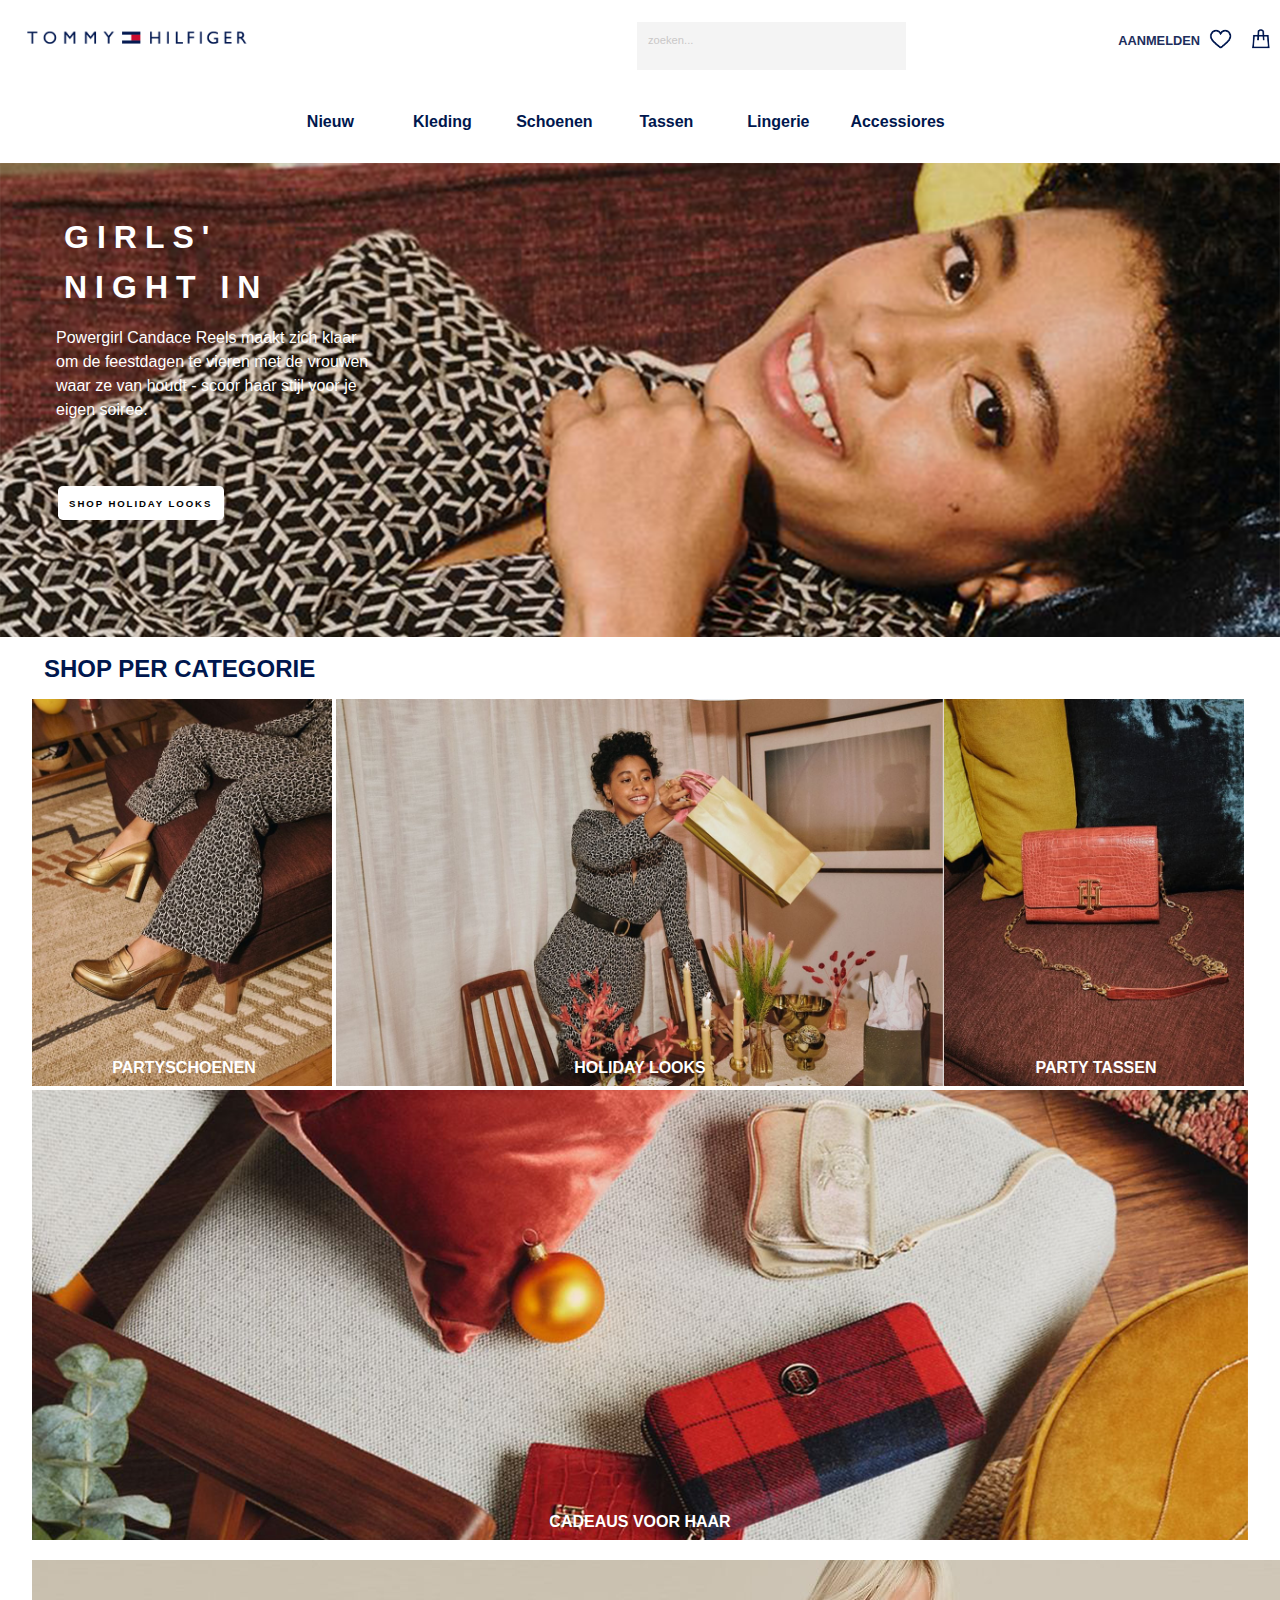
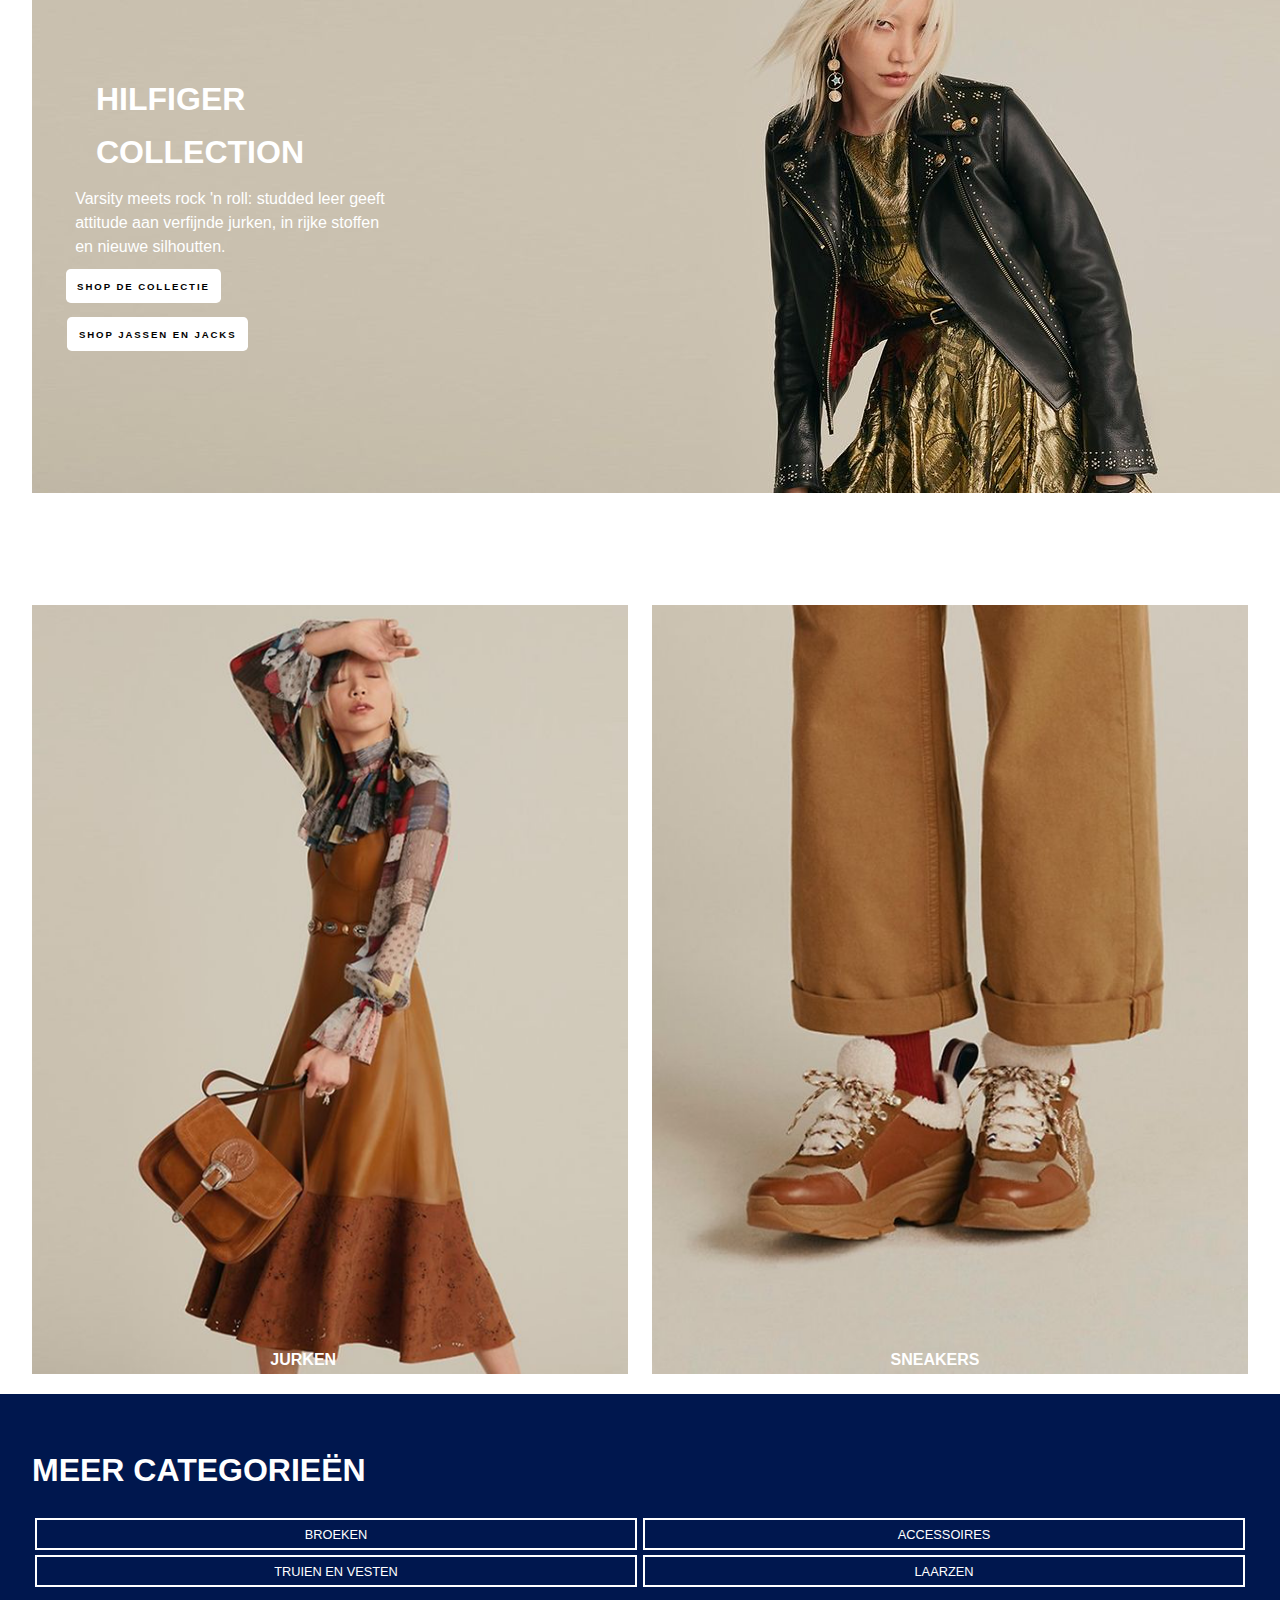
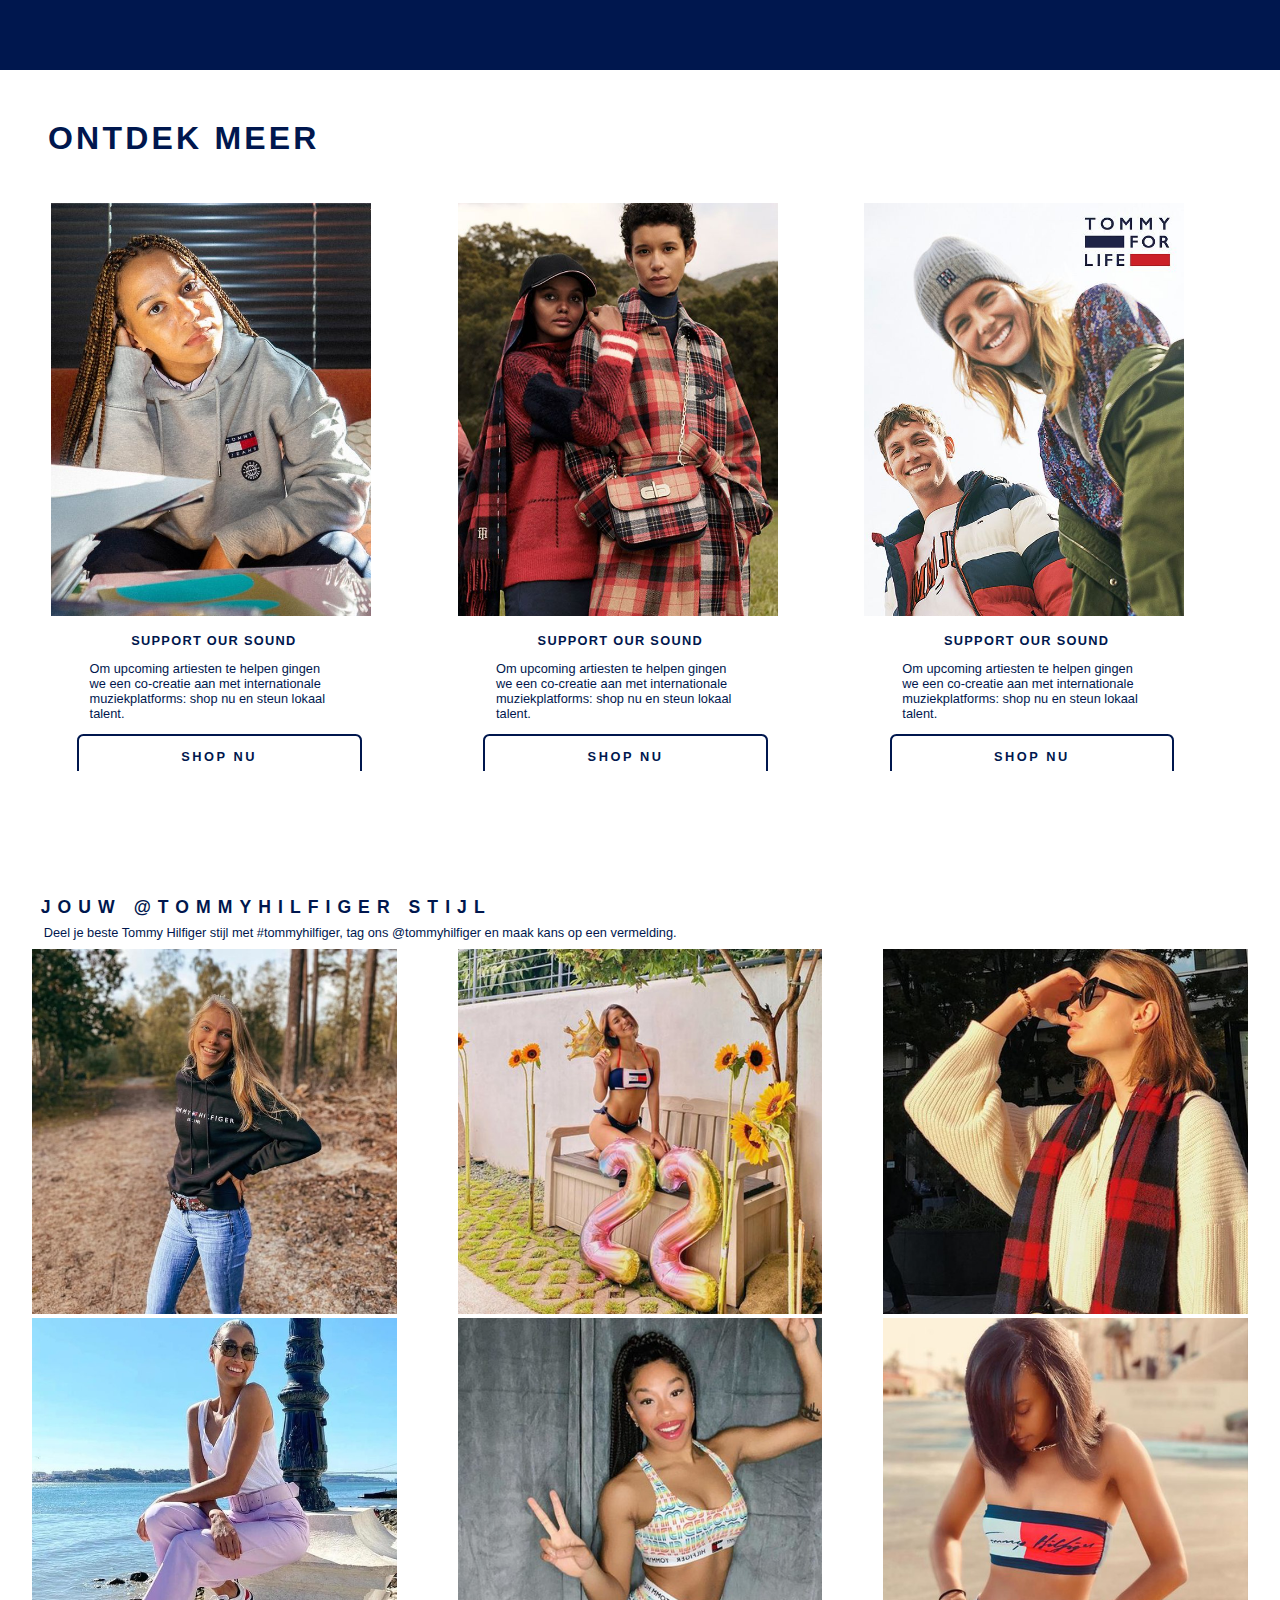
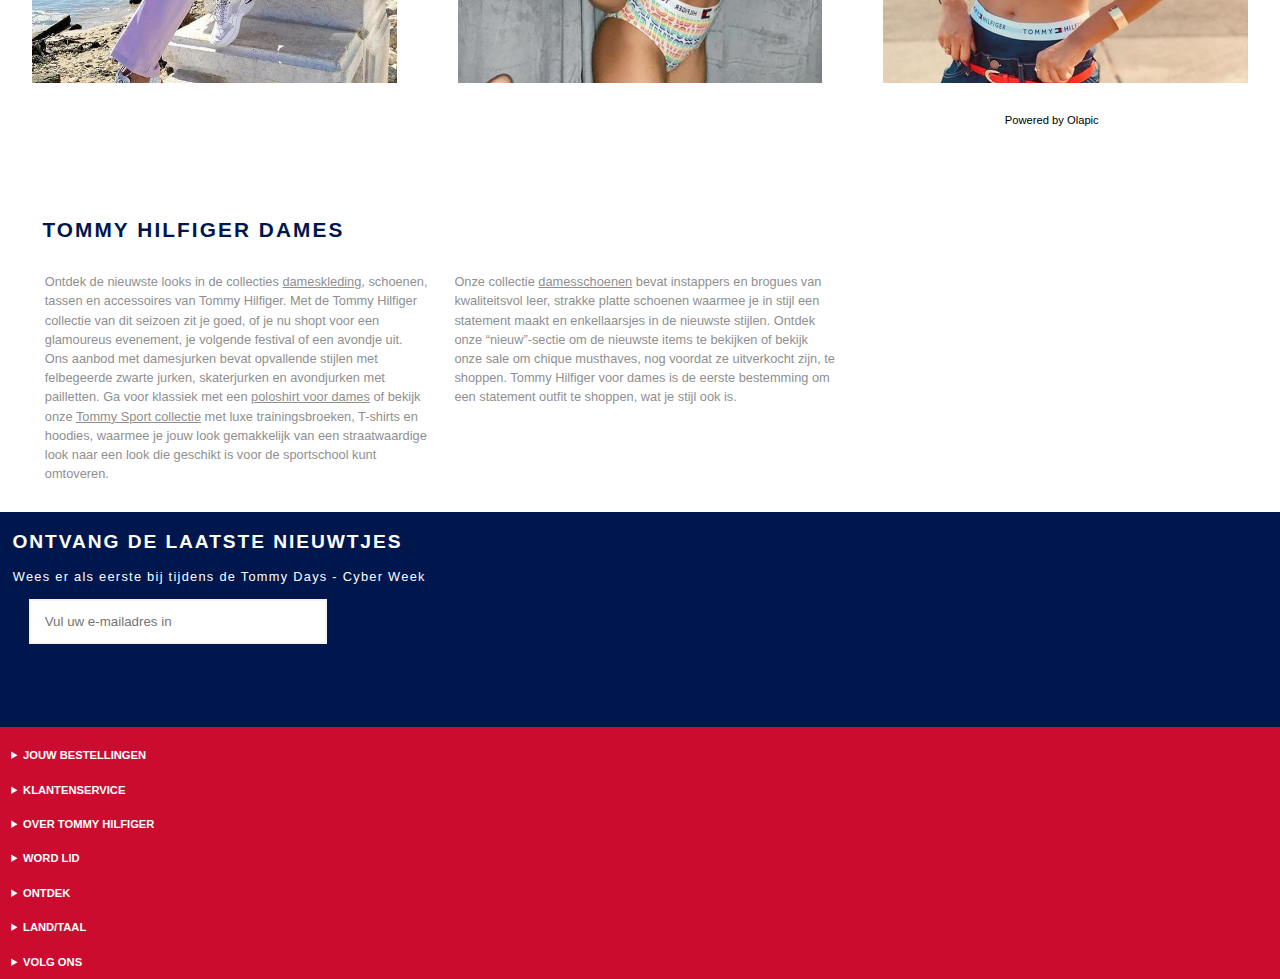
==== commit 76dcf5c7: "Add files via upload" ====
--- a/index.html
+++ b/index.html
@@ -1,6 +1,7 @@
 <!DOCTYPE html>
 <html lang="nl">
 
+<!-- De head met daarin de stylesheet en het font gelinkt -->
 <head>
     <meta charset="UTF-8">
     <meta name="viewport" content="width=device-width, initial-scale=1.0">
@@ -8,14 +9,13 @@
     <link rel="stylesheet" type="text/css" href="styles/style.css">
     <link href="https://fonts.googleapis.com/css?family=Open+Sans&display=swap" rel="stylesheet">
 </head>
-<!-- De head met daarin de stylesheet en het font gelinkt -->
 
 <body>
-    <header>
-        <!-- De navigatie -->
+    <header id="index">
+        <!-- De primaire navigatie gebaseerd op een nav met ul-structuur met daarin li en img. Ook een form om te zoeken -->
         <nav>
             <ul>
-                <li>
+                <li id="toggle">
                     <img src="images/hamburger.png" alt="hamburgermenu">
                 </li>
             </ul>
@@ -27,6 +27,9 @@
             </ul>
             <ul>
                 <li>
+                    <a>aanmelden</a>
+                </li>
+                <li>
                     <img src="images/zoeken.png" alt="zoeken">
                 </li>
                 <li>
@@ -36,10 +39,66 @@
                     <img src="images/shoppingbag.png" alt="shoppingbag">
                 </li>
             </ul>
-            <form action="#" method="post"><p>zoeken...</p><img src="images/zoeken.png"></form>
-            <a>aanmelden</a>
+            <form action="#" method="post">
+                <p>zoeken...</p>
+            </form>
         </nav>
-        <!-- De navigatie met foto's -->
+        <!-- De secundaire nav is gebaseerd op het hamburgermenu en staat gekoppeld aan het JS document -->
+        <nav id="navigatie">
+            <div>
+                <a id="toggleTwee">
+                    <img src="images/kruisje.png">
+                </a>
+            </div>
+            <div>
+                <a>aanmelden</a>
+            </div>
+            <ul>
+                <li>
+                    <form action="#" method="post">
+                        <p>zoeken...</p>
+                        <img src="images/zoeken.png">
+                    </form>
+                </li>
+            </ul>
+            <ul>
+                <li>
+                    <a>dames</a>
+                    <img src="images/pijltje.png">
+                </li>
+                <li>
+                    <a>heren</a>
+                    <img src="images/pijltje.png">
+                </li>
+                <li>
+                    <a>kinderen</a>
+                    <img src="images/pijltje.png">
+                </li>
+            </ul>
+            <ul>
+                <h4>ontdekken</h4>
+                <li>
+                    <a>tommy jeans</a>
+                    <img src="images/pijltje_wit.png">
+                </li>
+                <li>
+                    <a>sale</a>
+                    <img src="images/pijltje_wit.png">
+                </li>
+            </ul>
+            <ul>
+                <li>
+                    <a>winkels</a>
+                </li>
+                <li>
+                    <a>klantenservice</a>
+                </li>
+                <li>
+                    <a>aanmelden</a>
+                </li>
+            </ul>
+        </nav>
+        <!-- Hier wordt gebruik gemaakt van een section gebaseerd op een ul-structuur met daarin li / figure / img / figcaption -->
         <section>
             <ul>
                 <li>
@@ -75,8 +134,8 @@
             </ul>
         </section>
     </header>
-    <main>
-        <!-- De grote foto met "girls' night in" -->
+    <main class="index">
+       <!-- Hier wordt gebruik gemaakt van een section met daarin een img / h3 / p / a  voor het stuk "grils' night in" -->
         <section>
             <img src="images/foto_5.png" alt="Candace_Reels">
             <h3>girls'</h3>
@@ -84,8 +143,9 @@
             <p>Powergirl Candace Reels maakt zich klaar om de feestdagen te vieren met de vrouwen waar ze van houdt - scoor haar stijl voor je eigen soiree.</p>
             <a href="#">shop holiday looks</a>
         </section>
-        <!-- De inspiratie foto's en tegels waar je op kunt klikken -->
-        <section>
+        <!-- Hier wordt gebruik gemaakt van een section met daarin een ul-structuur met li / a / img / h4 voor het stuk met de vier content foto's -->
+        <section>
+            <h3>Shop per categorie</h3>
             <ul>
                 <li>
                     <a><img src="images/foto_11.jpg" alt="holiday_looks">
@@ -103,13 +163,13 @@
                     </a>
                 </li>
                 <li>
-                    <a><img src="images/cadeau.jpg" alt="cadeau_voor_haar">
+                    <a><img src="images/cadeau.png" alt="cadeau_voor_haar">
                         <h4>cadeaus voor haar</h4>
                     </a>
                 </li>
             </ul>
         </section>
-        <!-- De tegel waar je op kunt klikken -->
+        <!-- Hier wordt gebruik gemaakt van een section met daarin img / h3 / p / a voor het stuk "hilfiger collection" -->
         <section class="collectie">
             <img src="images/foto_8.jpg" alt="collectie">
             <h3>hilfiger</h3>
@@ -118,7 +178,7 @@
             <a href="#">shop de collectie</a>
             <a href="#">shop jassen en jacks</a>
         </section>
-        <!-- Meer inspiratie -->
+        <!-- Hier wordt gebruik gemaakt van een section met daarin een ul-structuur met li / a / img / h4 voor het stuk "jurken" en "sneakers" -->
         <section>
             <ul>
                 <li>
@@ -133,46 +193,78 @@
                 </li>
             </ul>
         </section>
-        <!-- De categorieën -->
+        <!-- Hier wordt gebruik gemaakt van een section met daarin een h2 en een ul-structuur met li / a voor het stuk "meer categorieen" -->
         <section class="categorie">
             <h2>meer categorieën</h2>
-            <ol>
+            <ul>
                 <li><a href="#">broeken</a></li>
                 <li><a href="#">accessoires</a></li>
                 <li><a href="#">truien en vesten</a></li>
                 <li><a href="#">laarzen</a></li>
-            </ol>
-        </section>
-        <!-- Ontdek meer met foto's in de slider -->
+            </ul>
+        </section>
+        <!-- Hier wordt gebruik gemaakt van een section met daarin een nav die is opgedeeld in een ul-structuur met li / figure / img / figcaption / h3 / p / a voor de slider "ontdek meer" -->
         <section>
             <nav>
                 <h2>Ontdek meer</h2>
                 <ul>
-                    <li><img src="images/support_sound.jpg" alt="foto_1"></li>
-                    <li><img src="images/slider_1.jpg" alt="foto_1"></li>
-                    <li><img src="images/slider_2.jpg" alt="foto_1"></li>
-                    <li><img src="images/slider_3.jpg" alt="foto_1"></li>
+                    <li>
+                        <figure> <img src="images/support_sound.jpg" alt="foto_1">
+                            <figcaption>
+                                <h3>support our sound</h3>
+                                <p>Om upcoming artiesten te helpen gingen we een co-creatie aan met internationale muziekplatforms: shop nu en steun lokaal talent.</p>
+                                <a href="#">shop nu</a>
+                            </figcaption>
+                        </figure>
+                    </li>
+                    <li>
+                        <figure>
+                            <img src="images/slider_1.jpg" alt="foto_1">
+                            <figcaption>
+                                <h3>support our sound</h3>
+                                <p>Om upcoming artiesten te helpen gingen we een co-creatie aan met internationale muziekplatforms: shop nu en steun lokaal talent.</p><a href="#">shop nu</a>
+                            </figcaption>
+                        </figure>
+                    </li>
+                    <li>
+                        <figure>
+                            <img src="images/slider_2.jpg" alt="foto_1">
+                            <figcaption>
+                                <h3>support our sound</h3>
+                                <p>Om upcoming artiesten te helpen gingen we een co-creatie aan met internationale muziekplatforms: shop nu en steun lokaal talent.</p><a href="#">shop nu</a>
+                            </figcaption>
+                        </figure>
+                    </li>
+                    <li>
+                        <figure>
+                            <img src="images/slider_3.jpg" alt="foto_1">
+                            <figcaption>
+                                <h3>support our sound</h3>
+                                <p>Om upcoming artiesten te helpen gingen we een co-creatie aan met internationale muziekplatforms: shop nu en steun lokaal talent.</p><a href="#">shop nu</a>
+                            </figcaption>
+                        </figure>
+                    </li>
                 </ul>
-                <h3>support our sound</h3>
-                <p>Om upcoming artiesten te helpen gingen we een co-creatie aan met internationale muziekplatforms: shop nu en steun lokaal talent.</p><a href="#">shop nu</a>
             </nav>
         </section>
-        <!-- Inspiratie van social media -->
+        <!-- Hier wordt gebruik gemaakt van een section met daarin h2 / p en een ul=structuur met li / img en een p voor het stuk "jouw  Tommy Hilfiger stijl -->
         <section>
             <h2>Jouw @TommyHilfiger stijl </h2>
             <p>Deel je beste Tommy Hilfiger stijl met #tommyhilfiger, tag ons @tommyhilfiger en maak kans op een vermelding. </p>
-            <span>
-                <img src="images/stijl_1.jpg" alt="foto_1">
-                <img src="images/stijl_2" alt="foto_1">
-                <img src="images/stijl_3" alt="foto_1">
-                <img src="images/stijl_4.jpg" alt="foto_1">
-                <img src="images/stijl_5" alt="foto_1">
-                <img src="images/stijl_6.jpg" alt="foto_1">
-            </span>
+            <ul>
+                <li>
+                    <img src="images/stijl_1.jpg" alt="foto_1">
+                </li>
+                <li><img src="images/stijl_2.png" alt="foto_1"></li>
+                <li><img src="images/stijl_3.png" alt="foto_1"></li>
+                <li><img src="images/stijl_4.jpg" alt="foto_1"></li>
+                <li><img src="images/stijl_5.png" alt="foto_1"></li>
+                <li><img src="images/stijl_6.png" alt="foto_1"></li>
+            </ul>
             <p>Powered by Olapic</p>
         </section>
-        <!-- Tekst over Tommy Hilfiger dames -->
-        <article>
+        <!-- Hier wordt gebruik gemaakt van een section met daarin een h2 / p / a  voor het stuk "Tommy Hilfiger dames" -->
+        <section>
             <h2>Tommy Hilfiger dames</h2>
             <p>
                 Ontdek de nieuwste looks in de collecties <a>dameskleding</a>, schoenen, tassen en accessoires van Tommy Hilfiger. Met de Tommy Hilfiger collectie van dit seizoen zit je goed, of je nu shopt voor een glamoureus evenement, je volgende festival of een avondje uit. Ons aanbod met damesjurken bevat opvallende stijlen met felbegeerde zwarte jurken, skaterjurken en avondjurken met pailletten. Ga voor klassiek met een <a>poloshirt voor dames</a> of bekijk onze <a>Tommy Sport collectie</a> met luxe trainingsbroeken, T-shirts en hoodies, waarmee je jouw look gemakkelijk van een straatwaardige look naar een look die geschikt is voor de sportschool kunt omtoveren.
@@ -180,9 +272,9 @@
             <p>
                 Onze collectie <a>damesschoenen</a> bevat instappers en brogues van kwaliteitsvol leer, strakke platte schoenen waarmee je in stijl een statement maakt en enkellaarsjes in de nieuwste stijlen. Ontdek onze “nieuw”-sectie om de nieuwste items te bekijken of bekijk onze sale om chique musthaves, nog voordat ze uitverkocht zijn, te shoppen. Tommy Hilfiger voor dames is de eerste bestemming om een statement outfit te shoppen, wat je stijl ook is.
             </p>
-        </article>
+        </section>
     </main>
-    <!-- De footer -->
+    <!-- Het eerste deel van de footer dat is opgedeeld in een section met daarin een h2 / p / input -->
     <footer>
         <section>
             <h2>
@@ -193,7 +285,7 @@
             </p>
             <input placeholder="Vul uw e-mailadres in">
         </section>
-        <!-- De dropdowns in de footer -->
+        <!-- Het tweede deel van de footer dat is opgedeeld in een section met daarin details / summery / a om een dropdown te maken van de footer -->
         <section>
             <details>
                 <summary>Jouw bestellingen</summary>
@@ -244,4 +336,7 @@
             </details>
         </section>
     </footer>
-</body></html>
+    <!-- De link naar het JS betand om het hamburgermenu werkend te maken -->
+    <script src="script/script.js"></script>
+</body>
+</html>
--- a/styles/style.css
+++ b/styles/style.css
@@ -5,96 +5,277 @@
 }
 
 body {
-    font-family: 'mywebfont', sans-serif;
+    font-family: sans-serif;
+    margin: 0;
+    max-width: 100vw;
+    z-index: 100;
 }
 
 main {
     overflow: hidden;
 }
 
+/* geen decoratie bij de linkjes */
 a {
     text-decoration: none;
 }
 
-ul {
+/* geen decoratie bij de (un)orderd lijsten */
+ul,
+ol {
     list-style-type: none;
 }
 
-body header nav {
-    top: -1.5em;
-}
-
-/* display flex om ........., list style none om geen puntje voor de li te hebben */
-nav ul {
+/**/
+/* de indexpagina */
+/**/
+
+/**/
+/* de styling van de eerste navigatie van de index pagina waarbij gebruik wordt gemaakt van een nav met daarin verschillende ul, li, linkjes en een form */
+/**/
+
+/* de iconen van de navigatie naast elkaar plaatsen met ruimte ertussen */
+body header nav:nth-of-type(1) {
+    display: flex;
+    justify-content: space-between;
+    position: relative;
+}
+
+/* unordered list display flex meegegeven om de iconen naast elkaar te zetten */
+body header nav:nth-of-type(1) ul {
     display: flex;
 }
 
 /* de grootte van de iconen */
-body header nav ul li img {
+body header nav:nth-of-type(1) ul li img {
     width: 2.5em;
 }
 
-/* display flex om iconen naast elkaar te zetten, space-between om ruimte te houden tussen de iconen, relative om alle iconen op dezelfde plek te houden */
-body header nav {
-    display: flex;
-    justify-content: space-between;
-    position: relative;
-}
-
-/* logo in het midden gecentreerd */
-body header nav ul:nth-of-type(2) li {
+/* hamburger icoon naar links geplaatst */
+body header nav:nth-of-type(1) ul:nth-of-type(1) li {
+    position: absolute;
+    left: 0.1em;
+    top: 1.45em;
+}
+
+/* kleine logo in het midden gecentreerd */
+body header nav:nth-of-type(1) ul:nth-of-type(2) li {
     position: absolute;
     left: 50%;
     top: 50%;
     transform: translate(-50%, -50%);
 }
 
-/* hamburgermenu naar links geplaatst */
-body header nav ul:nth-of-type(1) li {
-    position: absolute;
-    left: 0.1em;
-    top: 1.45em;
-}
-
-/* Rechter iconen meer naast elkaar gezet */
-body header nav ul:nth-of-type(3) li {
+/* rechter iconen meer naast elkaar */
+body header nav:nth-of-type(1) ul:nth-of-type(3) li {
+    align-self: center;
+}
+
+/* opmaak van de "aanmelden" knop */
+body #index nav:nth-of-type(1) ul:nth-of-type(3) li a {
+    text-transform: uppercase;
+    font-size: 0.8em;
+    font-weight: 600;
+    color: rgb(29, 46, 93);
+}
+
+/* grote logo staat uit want deze wordt vanaf 600px weergegeven */
+body header nav:nth-of-type(1) ul:nth-of-type(2) li img:nth-of-type(2) {
+    display: none;
+}
+
+/* aanmeldknop staat uit want deze wordt vanaf 600px weergegeven */
+body header nav:nth-of-type(1) a {
+    display: none;
+}
+
+/**/
+/* de styling van het hamburgermenu dat gekoppeld is aan javascript om het hamburgermenu klikbaar te maken van links naar rechts uitschuift. het bestaat uit een nav met div'jes met daarin linkjes, foto's en een form */
+/**/
+
+/* zorgen dat het hamburgermenu gefixed staat, uit beeld staat en een minimale height heeft van 100 view height zodat hij het hele scherm inneemt */
+body #index nav:nth-of-type(2) {
+    position: fixed;
+    left: -102vw;
+    top: 0;
+    min-height: 100vh;
+    z-index: 100;
+    background-color: white;
+}
+
+/* de content wat meer naar links positioneren */
+body #index nav:nth-of-type(2) ul {
+    margin-left: -1.5em;
+}
+
+/* de grootte van het hamburger icoon kruisje */
+body #index nav:nth-of-type(2) div:nth-of-type(1) a img {
+    width: 2em;
+}
+
+/* de opmaak van de aanmeldenknop */
+body #index nav:nth-of-type(2) div:nth-of-type(2) {
+    text-transform: uppercase;
+    font-size: 0.8em;
+    font-weight: 600;
+    color: rgb(29, 46, 93);
+    width: 100vw;
+    display: flex;
+    justify-content: flex-end;
+    margin-right: 0.5em;
+}
+
+/* de opmaak van de zoek functie */
+body #index nav:nth-of-type(2) ul:nth-of-type(1) li:nth-of-type(1) form p {
+    background: rgb(244, 244, 244);
+    width: 87%;
+    padding: 1em;
+    font-size: 0.8em;
+    color: rgb(29, 46, 93);
+}
+
+/* het zoekicoon in de zoekform */
+body #index nav:nth-of-type(2) ul:nth-of-type(1) li:nth-of-type(1) form img {
+    position: relative;
     width: 2.5em;
-}
-
-/* Grootte van de foto's van de slider */
-body header ul:nth-of-type(1) li figure img {
-    width: 140%;
-    overflow: hidden;
-}
-
-/* Elementen om de slider te maken */
-header section:nth-of-type(1) ul:nth-of-type(1) {
+    bottom: 3.5em;
+    left: 20em;
+}
+
+/* de opmaak van de drie buttons van "dames", "heren" en "kinderen" */
+body #index nav:nth-of-type(2) ul:nth-of-type(2) li:nth-of-type(1),
+body #index nav:nth-of-type(2) ul:nth-of-type(2) li:nth-of-type(2),
+body #index nav:nth-of-type(2) ul:nth-of-type(2) li:nth-of-type(3) {
+    text-transform: uppercase;
+    font-size: 1.2em;
+    font-weight: 600;
+    color: rgb(29, 46, 93);
+    background-color: rgb(244, 244, 244);
+    padding: 1.5em 0em 1.5em 1em;
+    margin-bottom: 0.5em;
+    letter-spacing: 0.1em;
+    width: 90%;
+}
+
+/* de opmaak van de pijltjes naast de "dames", "heren" en "kinderen" */
+body #index nav:nth-of-type(2) ul:nth-of-type(2) li:nth-of-type(1) img,
+body #index nav:nth-of-type(2) ul:nth-of-type(2) li:nth-of-type(2) img,
+body #index nav:nth-of-type(2) ul:nth-of-type(2) li:nth-of-type(3) img {
+    position: relative;
+    width: 1.1em;
+    top: 0.4em;
+}
+
+/* opmaak van de titel "ontdekken" */
+body #index nav:nth-of-type(2) ul:nth-of-type(3) h4 {
+    text-transform: uppercase;
+    font-size: 1.2em;
+    font-weight: 600;
+    color: rgb(29, 46, 93);
+}
+
+/* de opmaak van "tommy jeans" en "sale" */
+body #index nav:nth-of-type(2) ul:nth-of-type(3) li:nth-of-type(1),
+body #index nav:nth-of-type(2) ul:nth-of-type(3) li:nth-of-type(2) {
+    text-transform: uppercase;
+    font-size: 1em;
+    font-weight: 600;
+    color: rgb(29, 46, 93);
+}
+
+/* de positionering van het pijltje naast "tommy jeans" */
+body header nav:nth-of-type(2) ul:nth-of-type(3) li:nth-of-type(1) img {
+    position: relative;
+    width: 2.1em;
+    top: 0.5em;
+    left: 13em;
+}
+
+/* de positionering van het pijltje naast "sale" */
+body #index nav:nth-of-type(2) ul:nth-of-type(3) li:nth-of-type(2) img {
+    width: 2.1em;
+    position: relative;
+    top: 0.5em;
+    left: 17.6em;
+}
+
+/* de opmaak van "winkels" waarbij er meer witruimte is tussen "sale" en "winkels" */
+body #index nav:nth-of-type(2) ul:nth-of-type(4) li:nth-of-type(1) {
+    text-transform: uppercase;
+    font-size: 0.8em;
+    font-weight: 600;
+    color: rgb(29, 46, 93);
+    margin-bottom: 0.5em;
+    margin-top: 3em;
+}
+
+/* de opmaak van "klantenservice" en "aanmelden" */
+body #index nav:nth-of-type(2) ul:nth-of-type(4) li:nth-of-type(2),
+body #index nav:nth-of-type(2) ul:nth-of-type(4) li:nth-of-type(3) {
+    text-transform: uppercase;
+    font-size: 0.8em;
+    font-weight: 600;
+    color: rgb(29, 46, 93);
+    margin-bottom: 0.5em;
+}
+
+/* de tekst in vlakken: "dames", "heren" en "kinderen" */
+body #index ul:nth-of-type(2) li a {
+    text-transform: uppercase;
+    font-size: 0.8em;
+    font-weight: 600;
+    color: rgb(29, 46, 93);
+    right: 7em;
+    top: 2.5em;
+}
+
+/* de animatie waarbij de het scherm van het hamburgermenu vertraagd wordt wanneer je op de button klikt */
+.active {
+    left: 0 !important;
+    transition: .5s;
+}
+
+/**/
+/* de styling van de tweede navigatie met een horizontale scrolbar met foto's, waarbij gebruikt wordt gemaakt van een unorderdlist met daarin een figure, foto's en een figcaption */
+/**/
+
+/* de foto's naast elkaar plaatsen en de horizontale scrolbar maken */
+body header section:nth-of-type(1) ul:nth-of-type(1) {
     display: flex;
     overflow-x: scroll;
-    position: relative;
-    top: -3.5em;
-}
-
-/* De slider meer naar links centreren en flex-shrink voor ..... */
-header section:nth-of-type(1) ul:nth-of-type(1) li {
+}
+
+/* de slider meer naar links centreren*/
+body header section:nth-of-type(1) ul:nth-of-type(1) li {
     margin-left: -3em;
     flex-shrink: 0;
 }
 
-/* De foto's dichter naar elkaar toe zetten */
-header section:nth-of-type(1) ul:nth-of-type(1) figure {
+/* de foto's dichter naar elkaar toe zetten */
+body header section:nth-of-type(1) ul:nth-of-type(1) li figure {
     position: relative;
     right: 1.6em;
-    width: 4em;
-}
-
-/* De grootte van het onderschrift */
-header section:nth-of-type(1) ul figcaption {
+    width: 5em;
+}
+
+/* de grootte van de foto's van de slider */
+body header section:nth-of-type(1) ul:nth-of-type(1) li figure img {
+    width: 100%;
+    overflow: hidden;
+}
+
+/* De opmaak van de alle tekst onder de foto's */
+body header section:nth-of-type(1) ul:nth-of-type(1) li figcaption {
     font-size: 0.6em;
     text-transform: uppercase;
     text-align: center;
     font-weight: 900;
-}
+    color: rgb(0, 23, 78);
+}
+
+/**/
+/* de styling van de eerste foto op de indexpagina die meeschaalt wanneer de pagina responsive wordt. dit gedeelte bestaat uit een foto, titel, een tekst en een button */
+/**/
 
 /* de maximale grootte van de foto aangeven */
 body main section:nth-of-type(1) img {
@@ -102,12 +283,11 @@
     z-index: 10;
 }
 
-/* titel regel 1 aanpassen */
-body main section:nth-of-type(1) h3:nth-of-type(1) {
+/* de opmaak van de titel "girls' night in" */
+body main section:nth-of-type(1) h3 {
     position: absolute;
-    bottom: 10em;
     font-size: 1.2em;
-    color: white;
+    color: rgb(255, 255, 255);
     left: 2em;
     letter-spacing: 0.25em;
     text-transform: uppercase;
@@ -115,53 +295,51 @@
     z-index: 10;
 }
 
-/* titel regel 2 aanpassen */
+/* de positionering van de titel "girls'" */
+body main section:nth-of-type(1) h3:nth-of-type(1) {
+    bottom: 19.5em;
+}
+
+/* de positionering van de titel "night in" */
 body main section:nth-of-type(1) h3:nth-of-type(2) {
-    position: absolute;
-    bottom: 8.5em;
-    font-size: 1.2em;
-    color: white;
-    left: 2em;
-    letter-spacing: 0.25em;
-    text-transform: uppercase;
-    font-weight: 900;
-    z-index: 10;
-}
-
-/* ondertekst aanpassingen */
-body main section:nth-of-type(1) p {
+    bottom: 18em;
+}
+
+/* de opmaak en posiionering van de ondertekst */
+body main section:nth-of-type(1) p:nth-of-type(1) {
     position: absolute;
     font-size: 0.7em;
-    bottom: 10em;
-    color: white;
+    bottom: 25em;
+    color: rgb(255, 255, 255);
     left: 3.5em;
     line-height: 1.5em;
     font-weight: 500;
     z-index: 10;
-    max-width: 25em;
-}
-
+    max-width: 20em;
+}
+
+/* de opmaak en positionering van de button "shop holiday looks" */
 body main section:nth-of-type(1) a {
-    position: absolute;
-    color: black;
+    position: relative;
+    color: rgb(0, 0, 0);
     font-size: 0.6em;
     bottom: 8em;
     left: 3.5em;
     right: 12em;
-    background-color: white;
+    background-color: rgb(255, 255, 255);
     padding: 1.2em;
     border-radius: 0.5em;
     font-weight: 800;
     text-transform: uppercase;
     letter-spacing: 0.2em;
     text-align: center;
-    z-index: 10;
-}
-
-body main section:nth-of-type(2) img {
-    width: 100%;
-}
-
+}
+
+/**/
+/* de styling voor de vier content foto's/butttons, waarbij gebruik gemaakt wordt van een unorderdlist met daarin li'tjes, foto's en buttons */
+/**/
+
+/* wanneer de pagina responsive wordt gaan de foto's naast elkaar komen te staan */
 body main section:nth-of-type(2) ul {
     display: flex;
     flex-wrap: wrap;
@@ -173,7 +351,8 @@
     flex-basis: 100%;
 }
 
-body main section:nth-of-type(2) li:nth-of-type(2), body main section:nth-of-type(2) li:nth-of-type(3) {
+body main section:nth-of-type(2) li:nth-of-type(2),
+body main section:nth-of-type(2) li:nth-of-type(3) {
     flex-basis: 49%;
 }
 
@@ -181,70 +360,95 @@
     position: relative;
 }
 
-body main section:nth-of-type(2) h4 {
+/* alle foto's nemen de grootte aan van 100%, dus de hele pagina */
+body main section:nth-of-type(2) img {
+    width: 100%;
+}
+
+/* de opmaak van de titels "holiday looks", "partyschoenen", "party tassen" en "cadeaus voor haar" */
+body main section:nth-of-type(2) ul li a h4 {
     position: absolute;
     bottom: 1em;
-    color: white;
+    color: rgb(255, 255, 255);
     text-transform: uppercase;
     bottom: -0.5em;
     font-weight: 900;
     justify-content: center;
-}
-
+    text-align: center;
+}
+
+/* de positionering van de titel "holiday looks" */
 body main section:nth-of-type(2) ul li:nth-of-type(1) a h4 {
     right: 30%;
     left: 30%;
 }
 
-body main section:nth-of-type(2) ul li:nth-of-type(2) a h4, body main section:nth-of-type(2) ul li:nth-of-type(3) a h4  {
+/* de positionering van "partyschoenen" en "party tassen" */
+body main section:nth-of-type(2) ul li:nth-of-type(2) a h4,
+body main section:nth-of-type(2) ul li:nth-of-type(3) a h4 {
     right: 10%;
     left: 10%;
 }
 
+/* de postionering van "cadeaus voor haar" */
 body main section:nth-of-type(2) ul li:nth-of-type(4) a h4 {
     right: 20%;
     left: 20%;
 }
 
-body main section:nth-of-type(3) {
-    position: relative;
-    top: 0.1em;
-}
-
+/* de titel die pas bij minimaal 600px tevoorschijn komt */
+body main.index section:nth-of-type(2) h3 {
+    display: none;
+}
+
+/**/
+/* de styling van de balk "hilfiger collection" waarbij gebruikt wordt gemaakt van een foto, titel, ondertekst en buttons */
+/**/
+
+/* de grootte van de foto */
+body main section:nth-of-type(3) img {
+    max-width: 300%;
+}
+
+/* de opmaak van de titels "hilfiger" en "collection" */
 body main section:nth-of-type(3) h3 {
     position: relative;
     right: -2em;
     text-transform: uppercase;
     font-size: 1.1em;
-    color: white;
-}
-
+    color: rgb(255, 255, 255);
+}
+
+/* de positionering van de titel "hilfiger" */
 body main section:nth-of-type(3) h3:nth-of-type(1) {
     bottom: 14em;
 }
 
+/* de positionering van de titel "collection" */
 body main section:nth-of-type(3) h3:nth-of-type(2) {
     bottom: 14.5em;
 }
 
+/* de opmaak en postionering van de ondertekst */
 body main section:nth-of-type(3) p {
     position: relative;
     bottom: 20.5em;
     left: 2em;
     font-size: 0.8em;
-    color: white;
+    color: rgb(255, 255, 255);
     left: 2.7em;
     line-height: 1.5em;
     font-weight: 500;
     max-width: 20em;
 }
 
+/* de opmaak van de buttons "shop de collectie" en "shop jassen en jacks" */
 body main section:nth-of-type(3).collectie a {
-    color: black;
+    color: rgb(0, 0, 0);
     position: relative;
     font-size: 0.6em;
     right: 12em;
-    background-color: white;
+    background-color: rgb(255, 255, 255);
     padding: 1.2em;
     border-radius: 0.5em;
     font-weight: 800;
@@ -253,29 +457,29 @@
     text-align: center;
 }
 
+/* de positionering van de button "shop de collectie" */
 body main section:nth-of-type(3) a:nth-of-type(1) {
     bottom: 27em;
     left: 3.5em;
 }
 
+/* de positionering van de button "shop jassen en jacks" */
 body main section:nth-of-type(3) a:nth-of-type(2) {
     bottom: 23em;
     left: -13em;
 }
 
+/**/
+/* de styling van de twee foto's "jurken" en "sneakers" naast elkaar waar gebruik wordt gemaakt van een ul-structuur met foto's en titels */
+/**/
+
+/* de positionering van de foto's op de index pagina */
 body main section:nth-of-type(4) {
     position: relative;
     bottom: 11.5em;
 }
 
-body main section:nth-of-type(4) img {
-    width: 100%;
-}
-
-body main section:nth-of-type(4) li {
-    position: relative;
-}
-
+/* wanneer de pagina responsive wordt, blijven de foto's naast elkaar staan */
 body main section:nth-of-type(4) ul {
     display: flex;
     flex-wrap: wrap;
@@ -283,36 +487,40 @@
     justify-content: space-between;
 }
 
-body main section:nth-of-type(4) li:nth-of-type(1), body main section:nth-of-type(4) li:nth-of-type(2) {
+/* de postionering van de titels in de foto's */
+body main section:nth-of-type(4) li {
+    position: relative;
+}
+
+/* de foto's staan voor 50% aan beide kanten van de index pagina */
+body main section:nth-of-type(4) li:nth-of-type(1),
+body main section:nth-of-type(4) li:nth-of-type(2) {
     flex-basis: 49%;
 }
 
+/* de grootte van de foto's waarbij ze volledig worden weergegeven */
+body main section:nth-of-type(4) img {
+    width: 100%;
+}
+
+/* de opmaak en positionering van de titels */
 body main section:nth-of-type(4) h4 {
     position: absolute;
     bottom: 1em;
-    color: white;
+    color: rgb(255, 255, 255);
     text-transform: uppercase;
     bottom: -0.8em;
     font-weight: 900;
     justify-content: center;
-    left: 25%;
-}
-
-body main section:nth-of-type(5) ol {
-    display: flex;
-    list-style-type: none;
-    flex-wrap: wrap;
-    justify-content: space-between;
-    padding: 0;
-}
-
-body main section:nth-of-type(5) li {
-    display: flex;
-    flex-basis: 50%;
-}
-
-/* achtergrond kleur section */
-body main section:nth-of-type(5) {
+    left: 40%;
+}
+
+/**/
+/* de styling van de "meer catergorieen" balk op de index pagina. Hier wordt gebruik gemaakt van een titel en een unorderd list met content erin dat moet fungeren als buttos */
+/**/
+
+/* de achtergrondkleur van de section, dus de donkerblauwe kleur */
+body main section:nth-of-type(5).categorie {
     position: relative;
     background-color: rgb(0, 23, 78);
     padding-top: 2em;
@@ -322,15 +530,32 @@
     bottom: 11.5em;
 }
 
-body main section:nth-of-type(5) h2 {
-    color: white;
-    text-transform: uppercase;
-    font-size: 0.8em;
-}
-
-body main section:nth-of-type(5) a {
-    color: white;
-    border: white solid 0.2em;
+/* de opmaak van de titel */
+body main section:nth-of-type(5).categorie h2 {
+    color: rgb(255, 255, 255);
+    text-transform: uppercase;
+    font-size: 0.8em;
+}
+
+/* wanneer de pagina responsive wordt, blijven de buttons naast elkaar staan */
+body main section:nth-of-type(5).categorie ul {
+    display: flex;
+    list-style-type: none;
+    flex-wrap: wrap;
+    justify-content: space-between;
+    padding: 0;
+}
+
+/* de buttons staan voor 50% aan beide kanten van de index pagina en blijven ook zo staan wanneer de pagina responsive wordt */
+body main section:nth-of-type(5).categorie li {
+    display: flex;
+    flex-basis: 50%;
+}
+
+/* de opmaak van de buttons, dus een witte border om de buttons */
+body main section:nth-of-type(5).categorie a {
+    color: rgb(255, 255, 255);
+    border: rgb(255, 255, 255) solid 0.2em;
     padding: 0.5em;
     margin: 0.2em;
     text-transform: uppercase;
@@ -340,54 +565,67 @@
     text-align: center;
 }
 
-/* slider 2.0 */
+/**/
+/* de styling van de horizontale scrolbar "ontdek meer" waar gebruik wordt gemaakt van een navigatie met daarin een titel, een unorderdlist met figures en figcaptions én een button */
+/**/
+
+/* de positionering van de slider op de index pagina */
 body main section:nth-of-type(6) {
     position: relative;
     bottom: 10em;
 }
 
+/* de opmaak van de titel "ontdek meer" */
 body main section:nth-of-type(6) h2 {
     font-size: 1.4em;
     text-transform: uppercase;
     letter-spacing: 0.1em;
-}
-
+    margin-left: 0.5em;
+    color: rgb(0, 23, 78);
+}
+
+/* wanneer de pagina responsive wordt, blijven de foto's naast elkaar staan */
 body main section:nth-of-type(6) ul {
     display: flex;
     overflow-x: scroll;
-    margin-left: -2em;
-}
-
-body main section:nth-of-type(6) li {
+    margin-left: -4em;
+}
+
+/* de ruimte tussen de foto's in de slider */
+body main section:nth-of-type(6) ul li {
     margin: 0.2em;
 }
 
-body main section:nth-of-type(6) img {
-    flex-shrink: 0;
-    background-color: green;
+/* de grootte van de foto's in de slider */
+body main section:nth-of-type(6) ul li figure img {
     max-width: 20em;
 }
 
-body main section:nth-of-type(6) h3 {
+/* de opmaak van de titel */
+body main section:nth-of-type(6) ul li figure figcaption h3 {
     position: relative;
     font-size: 0.8em;
     text-transform: uppercase;
     letter-spacing: 0.1em;
+    color: rgb(0, 23, 78);
     left: 25%;
 }
 
-body main section:nth-of-type(6) p {
+/* de opmaak van de ondertekst */
+body main section:nth-of-type(6) ul li figure figcaption p {
     font-size: 0.8em;
     max-width: 19em;
     margin-left: 3em;
-}
-
-body main section:nth-of-type(6) a {
-    position: relative;
-    color: black;
-    font-size: 0.8em;
-    border: 0.2em solid black;
-    background-color: white;
+    color: rgb(0, 23, 78);
+}
+
+/* de opmaak en positionering van de button "shop nu" */
+body main section:nth-of-type(6) ul li figure figcaption a {
+    position: relative;
+    color: rgb(0, 23, 78);
+    font-size: 0.8em;
+    border: 0.2em solid rgb(0, 23, 78);
+    background-color: rgb(255, 255, 255);
     padding-left: 8em;
     padding-right: 8em;
     padding-top: 1em;
@@ -401,110 +639,135 @@
     top: 1em;
 }
 
-/* jouw Tommy stijl */
+/**/
+/* de styling van de zes foto's onder elkaar die naast elkaar komen te staan wanneer de pagina responsive wordt */
+/**/
+
+/* de positionering van de foto's op de index pagina en wanneer de pagina responsive wordt gaan de foto's naast elkaar staan */
 body main section:nth-of-type(7) {
     position: relative;
-    top: 3em;
-}
-
+    bottom: 4em;
+    display: flex;
+    flex-wrap: wrap;
+}
+
+/* de opmaak en postionering van de titel "jouw tommyhilfiger stijl" */
 body main section:nth-of-type(7) h2 {
     font-size: 1.1em;
     text-transform: uppercase;
     letter-spacing: 0.4em;
-}
-
+    margin-left: 0.5em;
+    color: rgb(0, 23, 78);
+}
+
+/* de opmaak van de tekst onder de titel */
 body main section:nth-of-type(7) p:nth-of-type(1) {
     position: relative;
     font-size: 0.8em;
     line-height: 1.8em;
     bottom: 1.5em;
-}
-
-body main section:nth-of-type(7) {
-    display: flex;
-    flex-wrap: wrap;
-}
-
-body main section:nth-of-type(7) img {
+    margin-left: 0.5em;
+    color: rgb(0, 23, 78);
+}
+
+/* de grootte van de foto's zijn altijd maximaal */
+body main section:nth-of-type(7) ul li img {
     max-width: 100%;
 }
 
+/* de opmaak en positionering van de ondertekst "powerd by Olapic" */
 body main section:nth-of-type(7) p:nth-of-type(2) {
     position: relative;
     font-size: 0.7em;
     left: 35%;
 }
 
-body main article:nth-of-type(1) h2 {
+/**/
+/* de styling van de twee teksten waarbij gebruik wordt gemaakt van een titel en twee paragrafen met een link in de paragrafen */
+/**/
+
+/* de opmaak van de titel "tommy hilgifer dames" */
+body main section:nth-of-type(8) h2 {
     position: relative;
     font-size: 1.3em;
     text-transform: uppercase;
     letter-spacing: 0.1em;
-    bottom: -4em;
-    text-align: center;
-}
-
-body main article:nth-of-type(1) p {
-    position: relative;
-    bottom: -6em;
+    color: rgb(0, 23, 78);
+    left: 0.5em;
+}
+
+/* de opmaak van de paragrafen */
+body main section:nth-of-type(8) p {
+    position: relative;
     max-width: 30em;
     padding-left: 1em;
     padding-right: 1em;
     line-height: 1.5em;
     font-size: 0.8em;
-}
-
-body main article:nth-of-type(1) a {
+    color: rgb(143, 143, 143);
+}
+
+/* de woorden met een linkje, die in de teksten staan, een streepje meegeven */
+body main section:nth-of-type(8) a {
     text-decoration: underline;
 }
 
-body main  article:nth-of-type(1) p:nth-of-type(2) {
-    padding-bottom: 5em;
-}
-
-/* Opmaak footer */
+
+/**/
+/* de styling van het eerste deel van de footer waarbij je je mail in kan vullen. Dit gedeelte bestaat uit een titel, een tekstje en een input waarbij je je mail kan invullen */
+/**/
+
+/* de opmaak van de achtergrond van de footer, dus de donkerblauwe kleur */
 body footer section:nth-of-type(1) {
+    position: relative;
     background-color: rgb(0, 23, 78);
-    color: white;
-}
-
+    color: rgb(255, 255, 255);
+}
+
+/* de opmaak van de titel "ontvang de laatste nieuwtjes" */
 body footer section:nth-of-type(1) h2 {
     position: relative;
     text-transform: uppercase;
     font-size: 1.2em;
-    color: white;
+    color: rgb(255, 255, 255);
     padding-top: 1em;
     padding-left: 0.65em;
     letter-spacing: 0.1em;
 }
 
+/* de opmaak van de tekst onder de titel */
 body footer section:nth-of-type(1) p {
     position: relative;
     font-size: 0.8em;
-    color: white;
+    color: rgb(255, 255, 255);
     padding: 1em;
     bottom: 1em;
     font-weight: 300;
     letter-spacing: 0.1em;
 }
 
+/* de opmaak van de input */
 body footer section:nth-of-type(1) input {
     position: relative;
     padding: 1em;
     width: 20em;
-    border: 0.2em solid rgb(244,244,244);
+    border: 0.2em solid rgb(244, 244, 244);
     margin: 2.2em;
     bottom: 4em;
 }
 
-/* uitklap footer */
+/**/
+/* de styling van het tweede deel van de footer waarbij je via dropdowns meer linkjes krijgt naar bepaalde elementen in de website. hier wordt gebruik gemaakt van details en summary's om de dropdowns te maken en linkjes in de details */
+/**/
+
+/* de achtergrond van het tweede deel, dus de rode achtergrondkleur */
 body footer section:nth-of-type(2) {
     position: relative;
     background-color: rgb(204, 12, 47);
-    color: white;
-    bottom: 3.5em;
-}
-
+    color: rgb(255, 255, 255);
+}
+
+/* de opmaak van de dropdowns */
 body footer section:nth-of-type(2) details {
     font-size: 0.7em;
     padding: 1em;
@@ -512,6 +775,7 @@
     font-weight: 800;
 }
 
+/* de eerste dropdown een stukje naar beneden plaatsen waardoor er meer witruimte komt */
 body footer section:nth-of-type(2) details:nth-of-type(1) {
     padding-top: 2em;
 }
@@ -520,151 +784,941 @@
 
 
 
-
-/* Detail pagina */
+/**/
+/* de detailpagina */
+/**/
+
+/**/
+/* de styling van de navigatie waarbij gebruik wordt gemaakt van een nav, unorderdlist, foto's en een titel */
+/**/
+
+/* de opmaak en positionering van de titel "sweatshirts en hoodies" waarbij de titel een donkerblauwe achtergrond heeft */
 body header h2 {
     position: relative;
     background-color: rgb(29, 46, 93);
-    color: white;
+    color: rgb(255, 255, 255);
     padding-top: 1em;
     padding-bottom: 1em;
-    bottom: 4em;
+    bottom: 2em;
     font-size: 0.7em;
     text-align: center;
 }
 
-body main section:nth-of-type(1) .slider {
-    position: relative;
-    margin-left: -3em;
-    bottom: 3em;
-}
-
-body main section:nth-of-type(1) nav ul {
+/**/
+/* de styling van de horizontale scrolbar waarbij verschillende foto's worden laten zien. deze scrolbar bestaat uit een nav en ul-structuur met foto's */
+/**/
+
+/* de positionering van de slider op de detailpagina */
+body main.detail section:nth-of-type(1) {
+    position: relative;
+}
+
+/* de opmaak van de slider waarbij wordt aangegeven om horizontaal te scrollen */
+body main.detail section:nth-of-type(1) nav ul {
     display: flex;
     overflow-x: scroll;
-}
-
-body main section:nth-of-type(1) nav ul li img {
+    border-bottom: 10px solid rgb(78, 171, 78);
+}
+
+/* een kleine ruimte tussen de foto's */
+body main.detail section:nth-of-type(1) ul li {
+    margin: 0.2em;
+}
+
+/* de opmaak van de foto's, dus de grootte van de foto's */
+body main.detail section:nth-of-type(1) nav:nth-of-type(1) ul li img {
     flex-shrink: 0;
     max-width: 20em;
 }
 
-body main section:nth-of-type(1) li {
-    margin: 0.2em;
-}
-
-body main section:nth-of-type(2) .th {
-    position: relative;
-    font-size: 0.8em;
-    color: rgb(0, 23, 78);
-    text-transform: uppercase;
-    font-weight: 600;
-    bottom: 0.5em;
-}
-
-body main section:nth-of-type(2) h3 {
+/* de opmaak en positionering van "Curve" in het donkerblauwe vlak in foto */
+body main.detail section:nth-of-type(1) p:nth-of-type(1) {
+    position: relative;
+    color: rgb(255, 255, 255);
+    font-weight: 900;
+    left: 4em;
+    font-size: 0.8em;
+    text-transform: uppercase;
+    bottom: 4.5em;
+    background-color: rgb(29, 46, 93, 0.9);
+    width: 5em;
+    text-align: center;
+    padding: 0.5em;
+}
+
+/**/
+/* de styling van de titel en informatie over de trui, waarbij gebruik wordt gemaakt van titels, spans met informatie, buttons, foto's en een orderdlist */
+/**/
+
+/* de opmaak van de titel van de trui */
+body main.detail section:nth-of-type(2) h3 {
     position: relative;
     color: rgb(185, 40, 52);
     text-transform: uppercase;
     letter-spacing: 0.2em;
     font-weight: 900;
-    bottom: 0.5em;
+    bottom: 2.8em;
     line-height: 1.3em;
-}
-
-body main section:nth-of-type(2) span:nth-of-type(1) {
-    display: flex;
-}
-
-body main section:nth-of-type(2) span:nth-of-type(1) p:nth-of-type(1) {
+    margin-left: 0.4em;
+    font-size: 1.3em;
+}
+
+/* de prijs, BTW en kleuren naast elkaar laten staan */
+body main.detail section:nth-of-type(2) span:nth-of-type(1),
+body main.detail section:nth-of-type(2) span:nth-of-type(2),
+body main.detail section:nth-of-type(2) span:nth-of-type(3),
+body main.detail section:nth-of-type(2) span:nth-of-type(4) {
+    display: flex;
+}
+
+/* de opmaak van de prijs */
+body main.detail section:nth-of-type(2) span:nth-of-type(1) {
     font-weight: 900;
     color: rgb(0, 23, 78);
     position: relative;
-    bottom: 1.2em;
+    bottom: 4.5em;
     font-size: 1em;
-}
-
-body main section:nth-of-type(2) span:nth-of-type(1) p:nth-of-type(2) {
+    margin-left: 0.5em;
+}
+
+/* de opmaak van de BTW */
+body main.detail section:nth-of-type(2) span:nth-of-type(2) {
+    position: absolute;
     font-weight: 200;
-    color: grey;
-    position: relative;
-    bottom: 1.2em;
-    font-size: 0.8em;
-    left: 0.75em;
-}
-
-body main section:nth-of-type(2) span:nth-of-type(2) {
-    display: flex;
-}
-
-
-body main section:nth-of-type(2) span:nth-of-type(2) p:nth-of-type(1) {
+    color: rgb(150, 150, 150);
+    position: relative;
+    bottom: 7em;
+    font-size: 0.8em;
+    padding-left: 6em;
+}
+
+/* de opmaak van de kleur */
+body main.detail section:nth-of-type(2) span:nth-of-type(3) {
     font-weight: 200;
-    color: grey;
-    position: relative;
-    bottom: 1.2em;
-    font-size: 0.8em;
-    bottom: 2.5em;
-}
-
-body main section:nth-of-type(2) span:nth-of-type(2) p:nth-of-type(2) {
-    position: relative;
+    color: rgb(150, 150, 150);
+    position: relative;
+    bottom: 6em;
+    font-size: 0.8em;
+    margin-left: 0.5em;
+}
+
+/* de opmaak van de kleur "light grey" */
+body main.detail section:nth-of-type(2) span:nth-of-type(4) {
+    position: absolute;
     font-weight: 400;
     color: rgb(0, 23, 78);
     position: relative;
-    bottom: 1.2em;
-    font-size: 0.8em;
-    left: 0.75em;
-    bottom: 2.5em;
-}
-
-body main section:nth-of-type(3) {
-    position: relative;
-    top: -2em;
-}
-
-body main section:nth-of-type(3) a img {
+    bottom: 7.1em;
+    font-size: 0.8em;
+    left: 4em;
+}
+
+/* de opmaak van de twee cirkels: foto's van de truien, dus voor de kleur*/
+body main.detail section:nth-of-type(3) {
+    position: relative;
+    bottom: 5.3em;
+    margin-left: 0.5em;
+}
+
+/* de opmaak voor van de cirkels*/
+body main.detail section:nth-of-type(3) a img {
     border-radius: 50%;
-    max-width: 20%;
-}
-
-body main section:nth-of-type(4).maten {
-    display: flex;
-    flex-wrap: wrap;
+    max-width: 17%;
+}
+
+/* de opmaak voor de "maat" */
+body main.detail section:nth-of-type(4) p {
+    position: relative;
+    font-weight: 200;
+    color: rgb(150, 150, 150);
+    top: 7em;
+    font-size: 0.8em;
+    margin-left: 0.5em;
+}
+
+/* wanneer de pagina responsive wordt, blijven de buttons voor maat naast elkaar staan */
+body main.detail section:nth-of-type(4) ol {
+    position: relative;
+    display: flex;
     justify-content: space-between;
     padding: 0;
-}
-
-body main section:nth-of-type(4).maten p {
+    bottom: 1em;
+}
+
+/* de opmaak van de maten buttons waarbij de buttons 50% van het scherm innemen */
+body main.detail section:nth-of-type(4) ol li {
+    display: flex;
+    flex-basis: 50%;
+}
+
+/* de opmaak van de linkjes in de buttons voor de maat */
+body main.detail section:nth-of-type(4) ol li a {
+    position: relative;
+    top: 7em;
+    border: 0.1em solid rgb(0, 0, 0);
+    width: 3em;
+    color: rgb(0, 23, 78);
+    border: rgb(150, 150, 150) solid 0.1em;
+    padding: 0.5em;
+    margin: 0.5em;
+    text-transform: uppercase;
+    font-size: 0.8em;
+    font-weight: 300;
+    flex-grow: 1;
+    text-align: center;
+}
+
+/* de opmaak van de button voor de maattabel */
+body main.detail section:nth-of-type(5) a:nth-of-type(1) {
+    position: relative;
+    display: flex;
+    color: rgb(0, 23, 78);
+    border: rgb(150, 150, 150) solid 0.1em;
+    padding: 0.5em;
+    margin-right: 10.1em;
+    text-transform: uppercase;
+    font-size: 0.8em;
+    font-weight: 300;
+    flex-grow: 1;
+    text-align: center;
+    bottom: 10em;
+    margin-left: 0.5em;
+}
+
+/* de opmaak van de button "toevoegen" */
+body main.detail section:nth-of-type(5) a:nth-of-type(2) {
+    position: relative;
+    display: flex;
+    color: rgb(255, 255, 255);
+    padding: 1em;
+    margin: 0.5em;
+    text-transform: uppercase;
+    letter-spacing: 0.1em;
+    font-size: 0.8em;
+    font-weight: 900;
+    background-color: rgb(88, 186, 135);
+    bottom: 9.5em;
+    margin-right: 4em;
+    margin-left: 0.5em;
+    width: 50%;
+}
+
+/* het icoon voor het toevoegen favorieten, het hartje */
+body main.detail section:nth-of-type(5) img {
+    position: relative;
+    left: 60%;
+    width: 2.6em;
+    bottom: 10.6em;
+}
+
+/**/
+/* de styling van het meer informatie over het product onder de groene button, waarbij gebruik wordt gemaakt van foto's en een tekst */
+/**/
+
+/* wanneer de pagina responsive wordt blijft het icoon van "gratis bezorgen" en de tekst naast elkaar staan */
+body main.detail section:nth-of-type(6) {
+    position: relative;
+    display: flex;
+    left: 0.5em;
+}
+
+/* het icoon van "gratis bezorgen" */
+body main.detail section:nth-of-type(6) img {
+    width: 2em;
+}
+
+/* de opmaak voor de tekst "gratis bezorgen" */
+body main.detail section:nth-of-type(6) p {
+    position: relative;
+    font-size: 0.8em;
+    background-color: rgb(249, 249, 249);
+    margin: 0;
+    padding-left: 2em;
+    text-align: left;
+    padding-right: 2em;
+    color: rgb(0, 23, 78);
+}
+
+/* wanneer de pagina responsive wordt blijft het icoon van "gratis retourneren" en de tekst naast elkaar staan */
+body main.detail section:nth-of-type(7) {
+    position: relative;
+    display: flex;
+    left: 0.5em;
+    bottom: 8em;
+}
+
+/* het icoon van "gratis bezorgen" en de positionering */
+body main.detail section:nth-of-type(7) img {
+    position: relative;
+    bottom: 1.3em;
+    width: 2em;
+}
+
+/* de opmaak voor de tekst "gratis retourneren" */
+body main.detail section:nth-of-type(7) p {
+    position: relative;
+    font-size: 0.8em;
+    background-color: rgb(249, 249, 249);
+    margin: 0;
+    padding-left: 2em;
+    text-align: left;
+    padding-right: 2em;
+    color: rgb(0, 23, 78);
+}
+
+/* de opmaak voor de tekst "meer maten" */
+body main.detail section:nth-of-type(8) {
+    background-color: rgb(249, 249, 249);
+    padding: 0.5em 1em 0.5em 1em;
+    position: relative;
+    bottom: 8.5em;
+}
+
+/* de opmaak voor de link in de tekst "meer maten" waarbij een lijntje onder het woord komt te staan */
+body main.detail section:nth-of-type(8) a {
+    text-decoration: underline;
+    color: rgb(143, 143, 143);
+}
+
+/**/
+/* de styling van meer informatie over het product onder de tekst van gratis bezorging/retourneren over de specificaties, sustainable style en verzending en retouren, waarbij gebruik wordt gemaakt van een titel, div voor de streepjes en tekst */
+/**/
+
+/* de opmaak en positionering van titel "specificaties" */
+body main.detail section:nth-of-type(9) h3 {
+    position: relative;
+    color: rgb(0, 23, 78);
+    text-transform: uppercase;
+    font-weight: 900;
+    bottom: 12em;
+    font-size: 0.7em;
+    margin-left: 0.5em;
+    letter-spacing: 0.1em;
+}
+
+/* de opmaak en positionering van het lijntje onder "specificaties" */
+body main.detail section:nth-of-type(9) div {
+    position: relative;
+    border-bottom: 0.4em solid rgb(0, 23, 78);
+    bottom: 8.7em;
+    width: 6.5em;
+}
+
+/* de opmaak en positionering van titel "sustainable style" */
+body main.detail section:nth-of-type(10) h3:nth-of-type(1) {
+    position: relative;
+    color: rgb(78, 171, 78);
+    text-transform: uppercase;
+    font-weight: 900;
+    bottom: 10em;
+    font-size: 0.7em;
+    margin-left: 0.5em;
+    letter-spacing: 0.1em;
+}
+
+/* de opmaak en positionering van het lijntje onder "sustainable style" */
+body main.detail section:nth-of-type(10) div {
+    position: relative;
+    border-bottom: 0.4em solid rgb(78, 171, 78);
+    bottom: 7.3em;
+    width: 9em;
+}
+
+/* de opmaak van het icoon bij "sustainable style" */
+body main.detail section:nth-of-type(10) img {
+    position: relative;
+    display: flex;
+    width: 3em;
+    bottom: 7em;
+}
+
+/* de opmaak van de titel "biologisch katoen" */
+body main.detail section:nth-of-type(10) h3:nth-of-type(2) {
+    text-transform: uppercase;
+    position: relative;
+    color: rgb(0, 23, 78);
+    text-transform: uppercase;
+    font-weight: 900;
+    bottom: 12em;
+    font-size: 0.9em;
+    margin-left: 4.5em;
+    letter-spacing: 0.1em;
+}
+
+/* de opmaak van de tekst van "biologisch katoen" */
+body main.detail section:nth-of-type(10) p {
+    position: relative;
+    color: rgb(0, 23, 78);
+    font-size: 0.8em;
+    line-height: 1.8em;
+    padding: 0.5em;
+    bottom: 14.5em;
+    margin-left: 4.5em;
+}
+
+/* de opmaak en positionering van titel "verzenden en retouren" */
+body main.detail section:nth-of-type(11) h3 {
+    position: relative;
+    color: rgb(0, 23, 78);
+    text-transform: uppercase;
+    font-weight: 900;
+    font-size: 0.7em;
+    margin-left: 0.5em;
+    letter-spacing: 0.1em;
+    bottom: 16em;
+}
+
+/* de opmaak en positionering van het lijntje onder "verzenden en retouren" */
+body main.detail section:nth-of-type(11) div:nth-of-type(1) {
+    position: relative;
+    border-bottom: 0.4em solid rgb(0, 23, 78);
+    bottom: 11.5em;
+    width: 11.7em;
+}
+
+/**/
+/* de styling van "recent bekeken", waarbij gebruik wordt gemaakt van een titel, figure, foto en figcaption */
+/**/
+
+/* de opmaak en positionering van het vlak van "recent bekeken" */
+body main.detail section:nth-of-type(12) {
     position: absolute;
-    top: 10em;
-}
-
-body main section:nth-of-type(4).maten a {
-    position: relative;
-    top: 13em;
-    color: black;
-    font-size: 1em;
-    border: 0.1em solid black;
-    background-color: white;
-    padding-left: 3em;
-    width: 3em;
-    display: flex;
-}
-
-body main section:nth-of-type(5).extra_info {
-    background-color: red;
-}
-
-body main section:nth-of-type(6).slider_2 {
-    background-color: red;
-}
-
-
-
-
-
-
-
-
-
+    background-color: rgb(244, 244, 244);
+    top: 92em;
+}
+
+/* de opmaak van de titel "recent bekeken" */
+body main.detail section:nth-of-type(12) h2 {
+    position: relative;
+    color: rgb(0, 23, 78);
+    text-transform: uppercase;
+    letter-spacing: 0.1em;
+    font-weight: 900;
+    top: 1em;
+    left: 0.5em;
+}
+
+/* de opmaak van het vlak, dus de witte achtergrond */
+body main.detail section:nth-of-type(12) figure {
+    background-color: rgb(255, 255, 255);
+    padding: 1.5em;
+    padding-bottom: 2em;
+}
+
+/* de grootte van de foto, dus altijd 100% = volledige grootte */
+body main.detail section:nth-of-type(12) img {
+    width: 100%;
+}
+
+/* de opmaak van de titel onder de foto */
+body main.detail section:nth-of-type(12) figcaption:nth-of-type(1) {
+    color: rgb(0, 23, 78);
+    text-transform: uppercase;
+    font-weight: 900;
+    bottom: 5em;
+    font-size: 0.7em;
+    margin-left: 0.5em;
+    letter-spacing: 0.1em;
+}
+
+/* de andere drie foto's staan uit omdat deze worden laten zien vanaf 600px */
+body main.detail section:nth-of-type(12) figure:nth-of-type(2),
+body main.detail section:nth-of-type(12) figure:nth-of-type(3),
+body main.detail section:nth-of-type(12) figure:nth-of-type(4) {
+    display: none;
+}
+
+body header nav:nth-of-type(1) form {
+    display: none;
+}
+
+/**/
+/* de styling van de footer dat een stukje naar beneden moet worden geplaatst */
+/**/
+
+/* de footer een stuk naar beneden */
+body footer.fdetail {
+    position: relative;
+    top: 42em;
+    width: 100%;
+}
+
+/**/
+/* de styling van de pagina's wanneer de pagina's responsive worden vanaf minimaal 600px */
+/**/
+
+@media (min-width:600px) {
+    /**/
+    /* indexpagina */
+    /**/
+
+    /* de positionering van het grote Tommy Hilfiger logo */
+    body #index nav:nth-of-type(1) ul:nth-of-type(2) li {
+        left: 1em;
+        position: absolute;
+        transform: translate(0, -50%);
+    }
+
+    /* het hamburgermenu weglaten */
+    #index nav:nth-of-type(1) ul:nth-of-type(1) img:nth-of-type(1) {
+        display: none;
+    }
+
+    /* het kleine Tommy Hilfiger logo weglaten */
+    #index nav:nth-of-type(1) ul:nth-of-type(2) img:nth-of-type(1) {
+        display: none;
+    }
+
+    /* het grote logo tevoorschijn halen en inline zetten */
+    header#index nav:nth-of-type(1) ul:nth-of-type(2) li img:nth-of-type(2) {
+        display: inline;
+    }
+
+    /* de zoekform inline zetten en in het midden van het scherm positioneren */
+    header#index nav:nth-of-type(1) form {
+        display: inline;
+        margin: 0;
+        border: 0;
+        position: absolute;
+        left: 45%;
+        right: 0;
+        top: 0;
+        bottom: 0;
+    }
+
+    /* de positionering van de tekst in de zoekform */
+    header#index nav:nth-of-type(1) form p {
+        position: absolute;
+        bottom: 0;
+        left: 15%;
+    }
+
+    /* de nieuwe link "aanmelden" inline zetten */
+    header#index nav:nth-of-type(1) ul:nth-of-type(3) li a {
+        display: inline;
+    }
+
+    /* het zoekicoon weglaten */
+    header#index nav:nth-of-type(1) ul:nth-of-type(3) li:nth-of-type(2) {
+        display: none;
+    }
+
+    /* de woorden niet meer in capslock maar eerste letter van het woord is hoofdletter */
+    header#index section:nth-of-type(1) ul li figure figcaption {
+        text-transform: capitalize;
+    }
+
+    /* de foto's van de tweede navigatie uitzetten */
+    header#index section ul li figure img {
+        display: none;
+    }
+
+    /* de tekst van de tweede navigatie in het midden van het scherm zetten */
+    header#index section ul {
+        justify-content: center;
+    }
+
+    /* de eerste foto op de indexpagina 100% laten meeschalen */
+    .index section:nth-of-type(1) img {
+        width: 100%;
+    }
+
+    /* de tekst van de eerste foto van de indexpagina netjes in de foto laten staan */
+    main.index section:nth-of-type(1) {
+        position: relative;
+    }
+
+    /* de titel "girls" van de eerste foto positioneren */
+    body main.index section:nth-of-type(1) h3:nth-of-type(1) {
+        top: 5%;
+    }
+
+    /* de titel "night in" van de eerste foto positioneren */
+    body main.index section:nth-of-type(1) h3:nth-of-type(2) {
+        top: 15%;
+    }
+
+    /* de tekst van de eerste foto positioneren */
+    body main.index section:nth-of-type(1) p {
+        top: 30%;
+    }
+
+    /* de volgorde van de vier foto's/content veranderen */
+    .index section:nth-of-type(2) ul li:nth-of-type(1) {
+        order: 1;
+    }
+
+    /* de volgorde van de vier foto's/content veranderen */
+    .index section:nth-of-type(2) ul li:nth-of-type(4) {
+        order: 1;
+    }
+
+    /* de grootte van de twee foto's "partyschoenen" en "partytassen" */
+    body main.index section:nth-of-type(2) ul li:nth-of-type(2) img,
+    body main.index section:nth-of-type(2) ul li:nth-of-type(3) img {
+        max-width: 98.8%;
+    }
+
+    /* de grootte van de foto cadeaus voor haar" */
+    body main.index section:nth-of-type(2) ul li:nth-of-type(4) img {
+        width: 100%;
+    }
+
+    /* de foto's van "jouw tommy hilfiger stijl" naast elkaar zetten */
+    body main.index section:nth-of-type(7) ul {
+        display: flex;
+        flex-wrap: wrap;
+        padding: 0;
+        justify-content: space-between;
+    }
+
+    /* de foto's komen per 3 naast elkaar met een beetje tussenruimte */
+    body main.index section:nth-of-type(7) li {
+        flex-basis: 30%;
+    }
+
+    /* de opmaak van de titel "shop per categorie" */
+    body main.index section:nth-of-type(2) h3 {
+        display: inline;
+        font-size: 1.5em;
+        text-transform: uppercase;
+        font-weight: 900;
+        color: rgb(0, 23, 78);
+        padding: 0;
+        margin: 0;
+        margin-left: 0.5em;
+    }
+
+    /* de opmaak van de tekst van tommy hilfiger dames, waarbij de paragrafen naast elkaar komen te staan*/
+    body main.index section:nth-of-type(8) {
+        display: flex;
+        flex-wrap: wrap;
+        flex-direction: row;
+    }
+
+    /* de titel van "tommy hilfiger dames" */
+    body main.index section:nth-of-type(8) h2 {
+        flex-basis: 100%;
+    }
+
+    /* de opmaak van de titel "meer categorieen" */
+    body main.index section.categorie h2 {
+        font-size: 2em;
+        text-transform: uppercase;
+        font-weight: 900;
+        color: white;
+    }
+
+    /* de opmaak van de titel "ontdek meer" */
+    body main section:nth-of-type(6) h2 {
+        font-size: 2em;
+        color: rgb(0, 23, 78);
+    }
+
+    /* de positionering van de tekst "powered by olapic" */
+    body main section:nth-of-type(7) p:nth-of-type(2) {
+        left: 80%;
+    }
+
+    /* de opmaak van het grote Tommy Hilfiger logo, deze wordt vanaf 600px weergegeven */
+    body #index nav:nth-of-type(1) ul:nth-of-type(2) li img:nth-of-type(2) {
+        width: 15em;
+        left: -17em;
+    }
+
+    /* de opmaak en positionering van de form, deze wordt vanaf 600px weergegeven */
+    body #index nav:nth-of-type(1) form p {
+        position: absolute;
+        background-color: rgb(244, 244, 244);
+        width: 35%;
+        color: rgb(202, 200, 200);
+        padding: 1em;
+        top: 1em;
+        font-size: 0.7em;
+        margin-left: -4em;
+    }
+
+    /**/
+    /* detail */
+    /**/
+
+    /* de blauwe balk naar witte balk voor titel "sweatshirt en hoodies" */
+    body header h2 {
+        background-color: white;
+        color: black;
+        text-align: left;
+        padding-left: 2em;
+        color: rgb(0, 23, 78);
+    }
+
+    /* de positionering van de titel "curve biologisch katoenen hoodie met logo" */
+    body main.detail section:nth-of-type(2) h3 {
+        bottom: 1.5em;
+    }
+
+    /* de opmaak voor de horizontale slider met foto's */
+    body main.detail section:nth-of-type(1) {
+        max-width: 50%;
+        overflow: hidden;
+        left: 50%;
+    }
+
+    /* de groene lijn onder de horizontale slider met foto's */
+    body main.detail section:nth-of-type(1) ul {
+        border-bottom: 10px solid rgb(78, 171, 78);
+        width: 20em;
+        margin: 0;
+        padding: 0;
+    }
+
+    /* alle sections links centreren */
+    body main.detail section:nth-of-type(2),
+    body main.detail section:nth-of-type(3),
+    body main.detail section:nth-of-type(4),
+    body main.detail section:nth-of-type(5),
+    body main.detail section:nth-of-type(6),
+    body main.detail section:nth-of-type(7),
+    body main.detail section:nth-of-type(8),
+    body main.detail section:nth-of-type(9),
+    body main.detail section:nth-of-type(10),
+    body main.detail section:nth-of-type(11) {
+        max-width: 40%;
+    }
+
+    /* de titel positioneren */
+    body main.detail section:nth-of-type(2) {
+        margin-top: -30em;
+    }
+
+    /* alle content goed positioneren */
+    body main.detail section:nth-of-type(2) span:nth-of-type(1) {
+        bottom: 3em;
+    }
+
+    body main.detail section:nth-of-type(2) span:nth-of-type(2) {
+        bottom: 5em;
+    }
+
+    body main.detail section:nth-of-type(2) span:nth-of-type(3) {
+        bottom: 4em;
+    }
+
+    body main.detail section:nth-of-type(2) span:nth-of-type(4) {
+        bottom: 5em;
+    }
+
+    body main.detail section:nth-of-type(3) {
+        bottom: 3.5em;
+    }
+
+    body main.detail section:nth-of-type(4) p:nth-of-type(1) {
+        top: 10em;
+    }
+
+    body main.detail section:nth-of-type(4) ol {
+        top: 2em;
+    }
+
+    body main.detail section:nth-of-type(5) {
+        top: 3em;
+    }
+
+    body main.detail section:nth-of-type(8) {
+        top: -7em;
+    }
+
+    body main.detail section:nth-of-type(9) h3 {
+        bottom: 10em;
+    }
+
+    body main.detail section:nth-of-type(9) div {
+        bottom: 7.5em;
+    }
+
+    body main.detail section:nth-of-type(10) p {
+        margin-left: 4.5em;
+    }
+
+    /* de informatie over "gratis verzenden" en "gratis retouren" weglaten want deze is alleen zichtbaar op mobiel */
+    body main.detail section:nth-of-type(6),
+    body main.detail section:nth-of-type(7) {
+        display: none;
+    }
+
+    /* de opmaak van de foto's "recent bekeken" en het naast elkaar positioneren */
+    body main.detail section:nth-of-type(12) {
+        width: 100%;
+        display: flex;
+        flex-wrap: wrap;
+        top: 65em;
+    }
+
+    /* de opmaak van de titel "recent bekeken" */
+    body main.detail section:nth-of-type(12) h2 {
+        flex-basis: 100%;
+        margin-bottom: -.1em;
+        left: 1em;
+    }
+
+    /* de grootte van de foto's van "recent bekeken" */
+    body main.detail section:nth-of-type(12) figure {
+        width: 28%;
+    }
+
+    /* de tweede figure/foto inline laten staan naast de andere foto */
+    body main.detail section:nth-of-type(12) figure:nth-of-type(2) {
+        display: inline;
+    }
+
+    /* de derde en vierde figure/foto weglaten, want deze komen bij minimaal 1024px */
+    body main.detail section:nth-of-type(12) figure:nth-of-type(3),
+    body main.detail section:nth-of-type(12) figure:nth-of-type(4) {
+        display: none;
+    }
+
+    /* de positionering van de footer */
+    body footer.fdetail {
+        top: 33em;
+    }
+
+    /* de foto's in de slider even groot maken */
+    body main.detail nav:nth-of-type(1) ul {
+        width: 100%;
+    }
+
+    /* de positionering van informatie over het product */
+    body main.detail section:nth-of-type(2),
+    body main.detail section:nth-of-type(3),
+    body main.detail section:nth-of-type(4),
+    body main.detail section:nth-of-type(5),
+    body main.detail section:nth-of-type(8),
+    body main.detail section:nth-of-type(9),
+    body main.detail section:nth-of-type(10),
+    body main.detail section:nth-of-type(11) {
+        margin-left: 2em;
+    }
+
+    /* de positionering van "meer maten" in het grijze vlak*/
+    body main.detail section:nth-of-type(8) {
+        max-width: 38%;
+    }
+
+    /* de opmaak van de buttons waardoor ze naast elkaar blijven staan */
+    body main.detail section:nth-of-type(5) {
+        position: relative;
+        justify-content: space-between;
+    }
+}
+
+/**/
+/* de styling van de pagina's wanneer de pagina's responsive worden vanaf minimaal 1024px */
+/**/
+
+@media (min-width:1024px) {
+    /**/
+    /* de indexpagina*/
+    /**/
+
+    /* het kleine Tommy Hilfiger logo weghalen */
+    #index nav:nth-of-type(1) ul:nth-of-type(2) li img:nth-of-type(1) {
+        display: none;
+    }
+
+    /* de volgorde van de foto's/content veranderen */
+    .index section:nth-of-type(2) ul li:nth-of-type(1) {
+        order: 2;
+        flex-grow: 2;
+        flex-basis: 50%;
+    }
+
+    .index section:nth-of-type(2) ul li:nth-of-type(2) {
+        order: 1;
+        flex-grow: 1;
+        flex-basis: 25%;
+    }
+
+    .index section:nth-of-type(2) ul li:nth-of-type(3) {
+        order: 3;
+        flex-grow: 1;
+        flex-basis: 25%;
+    }
+
+    .index section:nth-of-type(2) ul li:nth-of-type(4) {
+        order: 4;
+    }
+
+    /* alle sections hebben een padding van 2em waarbij er meer witruimte komt langs de inhoud van de pagina */
+    .index section {
+        padding: 0 2em;
+    }
+
+    /* behalve de eerste foto, deze moet de lengte over de hele pagina behouden */
+    .index section:nth-of-type(1) {
+        padding: 0;
+    }
+
+    /* het grote Tommy Hilfiger logo inline zetten */
+    #index nav:nth-of-type(1) ul:nth-of-type(2) li img:nth-of-type(2) {
+        display: inline;
+    }
+
+    /* de button van de eerste grote foto positioneren */
+    body main.index section:nth-of-type(1) a:nth-of-type(1) {
+        bottom: 15em;
+        left: 6em;
+    }
+
+    /* de opmaak van de titels groter maken */
+    body main.index section:nth-of-type(1) h3:nth-of-type(1),
+    body main.index section:nth-of-type(1) h3:nth-of-type(2),
+    body main.index section:nth-of-type(3) h3:nth-of-type(1),
+    body main.index section:nth-of-type(3) h3:nth-of-type(2) {
+        font-size: 2em;
+    }
+
+    /* de ondertekst van de eerste grote foto groter maken */
+    body main.index section:nth-of-type(1) p:nth-of-type(1) {
+        font-size: 1em;
+    }
+
+    /* de ondertekst van de "hilfiger collection" groter maken */
+    body main.index section:nth-of-type(3) p:nth-of-type(1) {
+        font-size: 1em;
+        bottom: 30em;
+    }
+
+    /* de positionering van de buttons van "hilfiger collection" */
+    body main.index section:nth-of-type(3) a:nth-of-type(1) {
+        bottom: 50em;
+    }
+
+    body main.index section:nth-of-type(3) a:nth-of-type(2) {
+        bottom: 45em;
+    }
+
+    /* de woorden van de navigatie groter maken */
+    header#index section:nth-of-type(1) ul figcaption {
+        font-size: 1em;
+    }
+
+    /* de tekst van "jouw tommy hilfiger stijl" positioneren */
+    body main section:nth-of-type(7) p:nth-of-type(1) {
+        top: 2em;
+        right: 35.5em;
+    }
+
+    /**/
+    /* de detailpagina*/
+    /**/
+
+    /* de derde en vierde foto inline zetten */
+    body main.detail section:nth-of-type(12) figure:nth-of-type(3),
+    body main.detail section:nth-of-type(12) figure:nth-of-type(4) {
+        display: inline;
+    }
+
+    /* de recent bekeken foto's naast elkaar positioneren */
+    body main.detail section:nth-of-type(12) figure {
+        width: 15%;
+    }
+}
